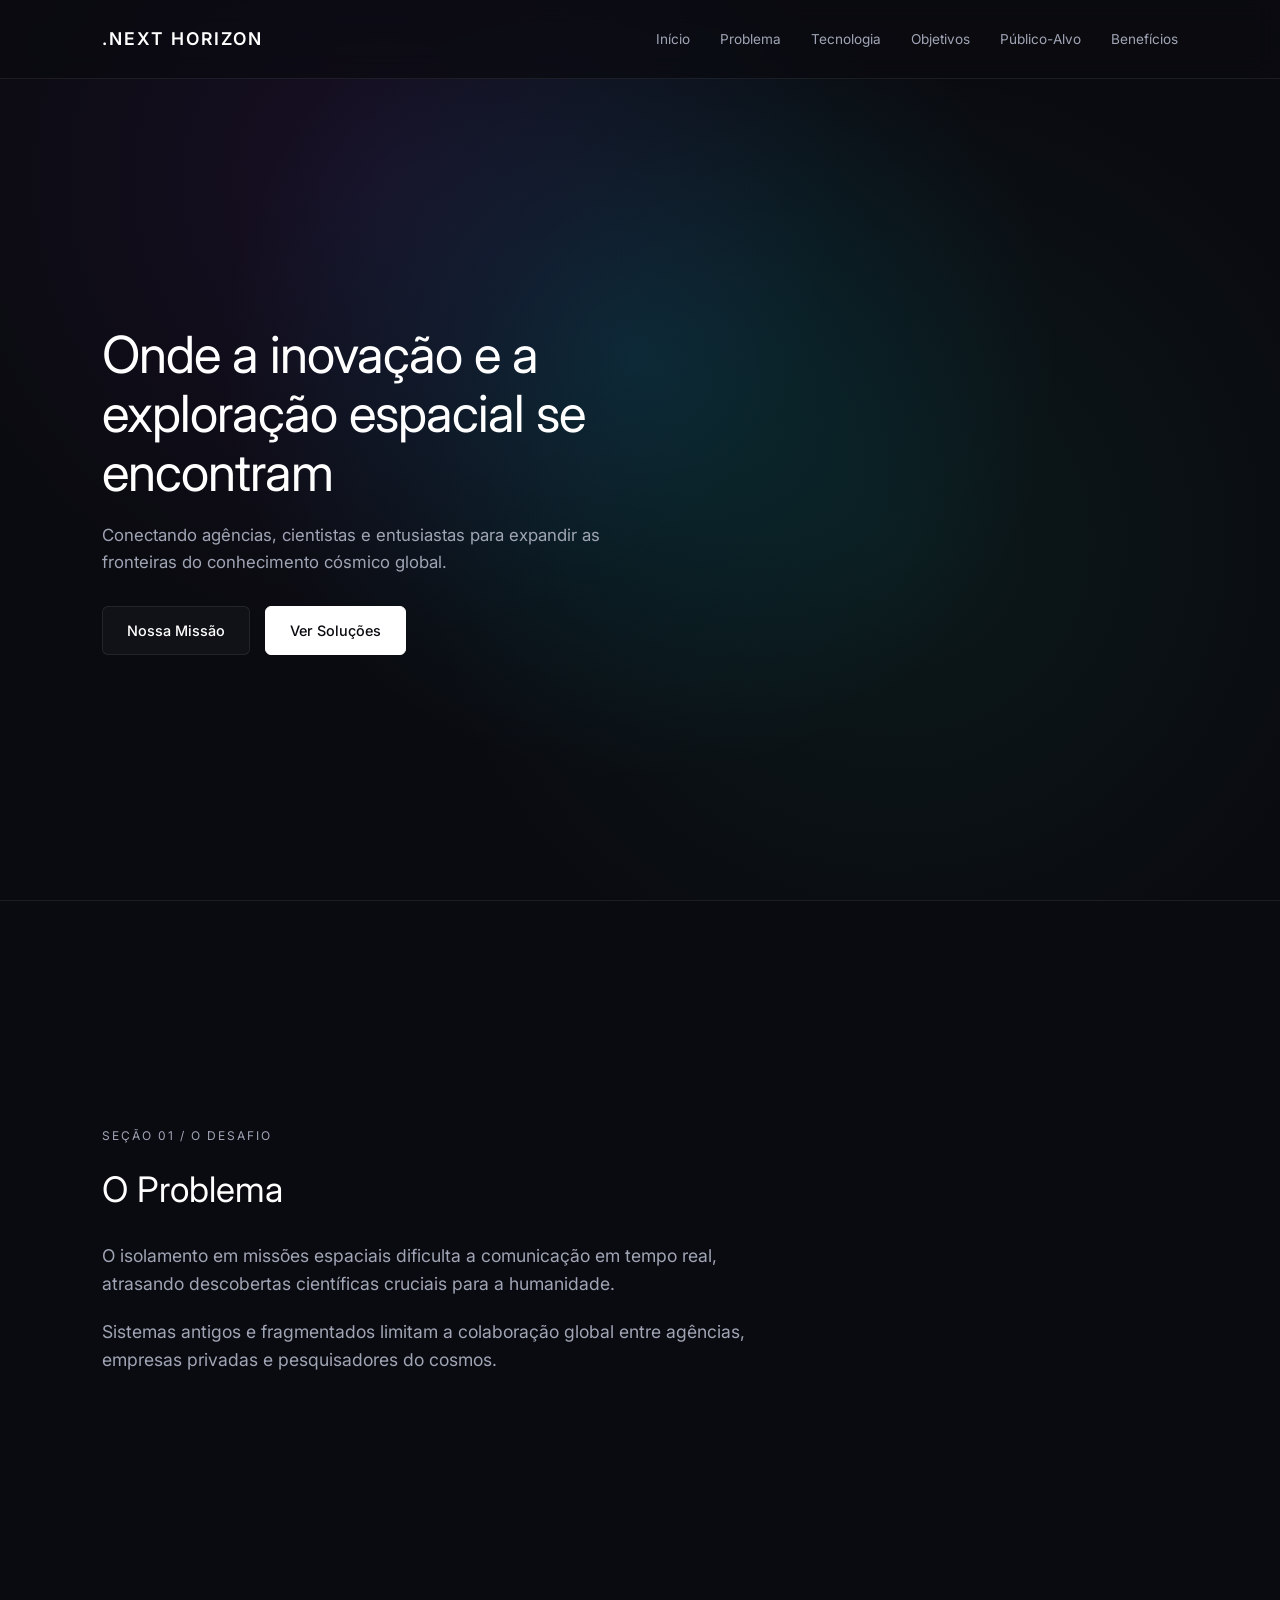
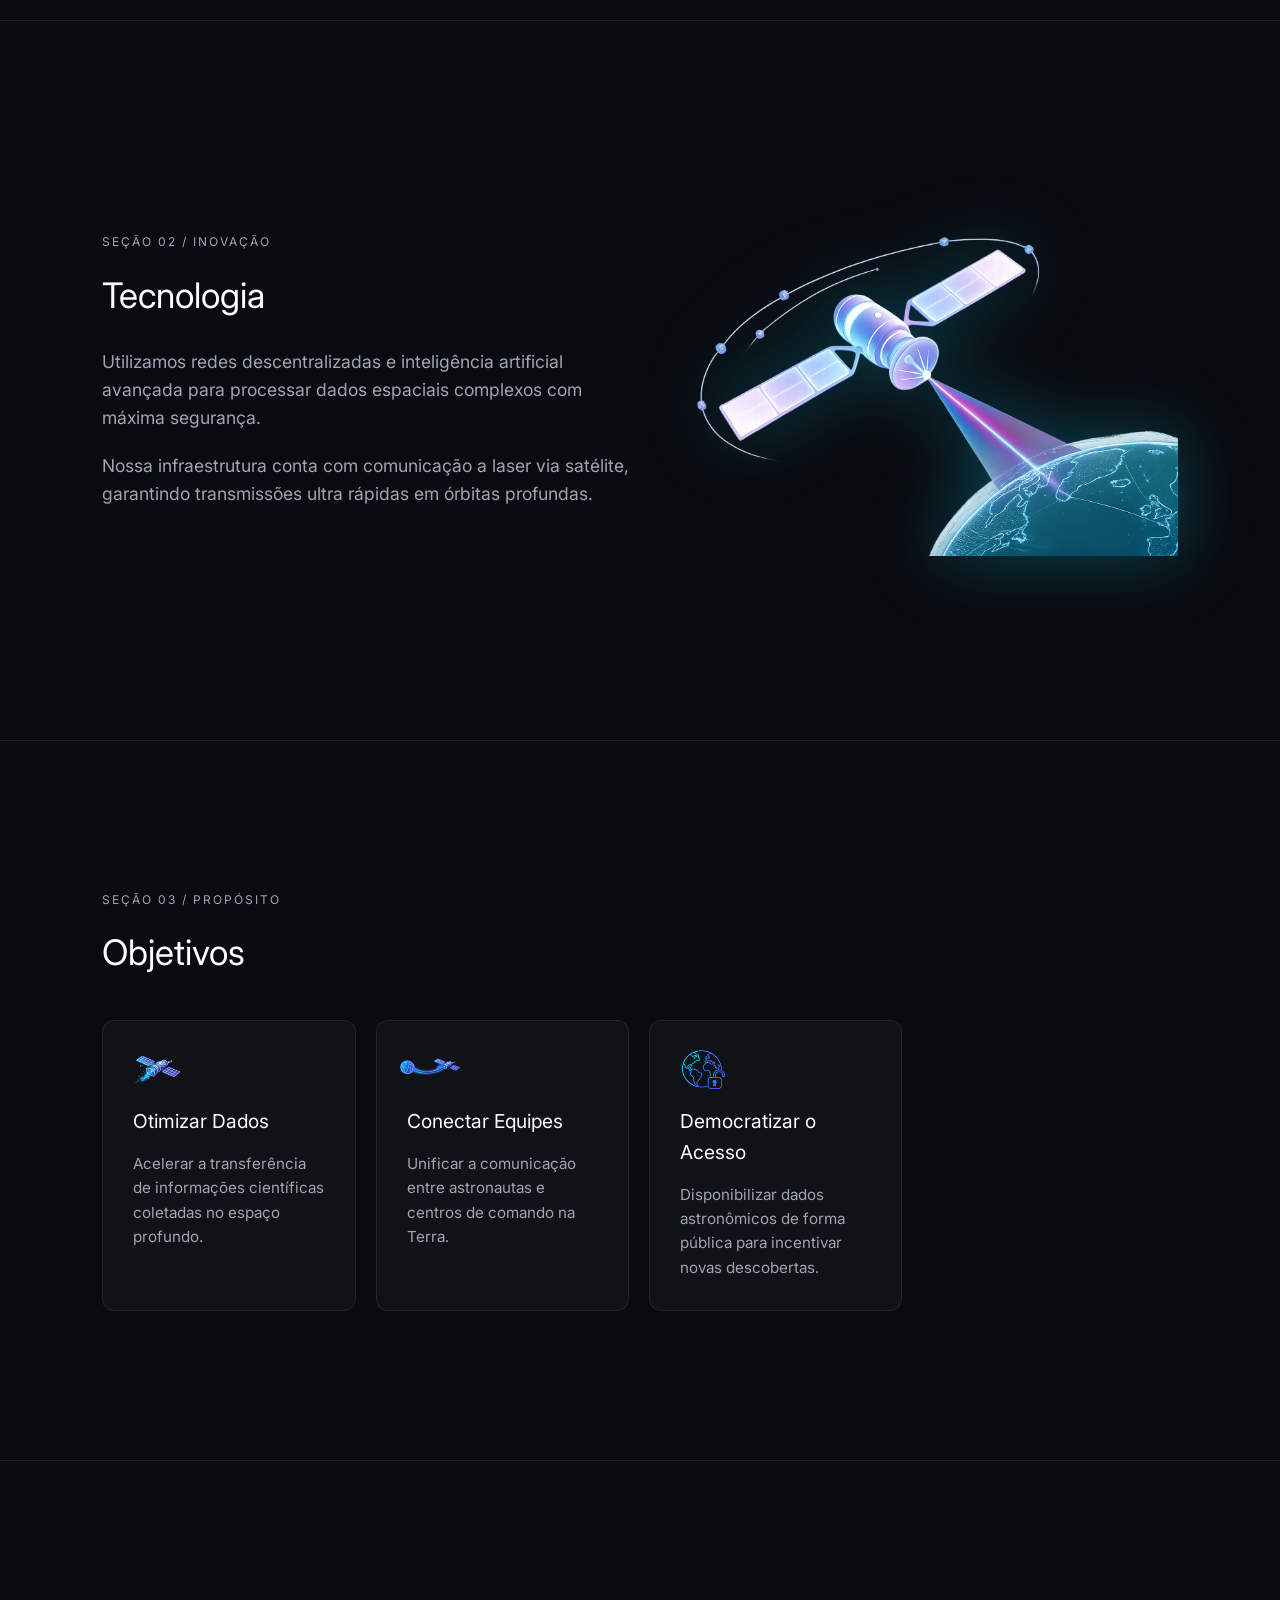
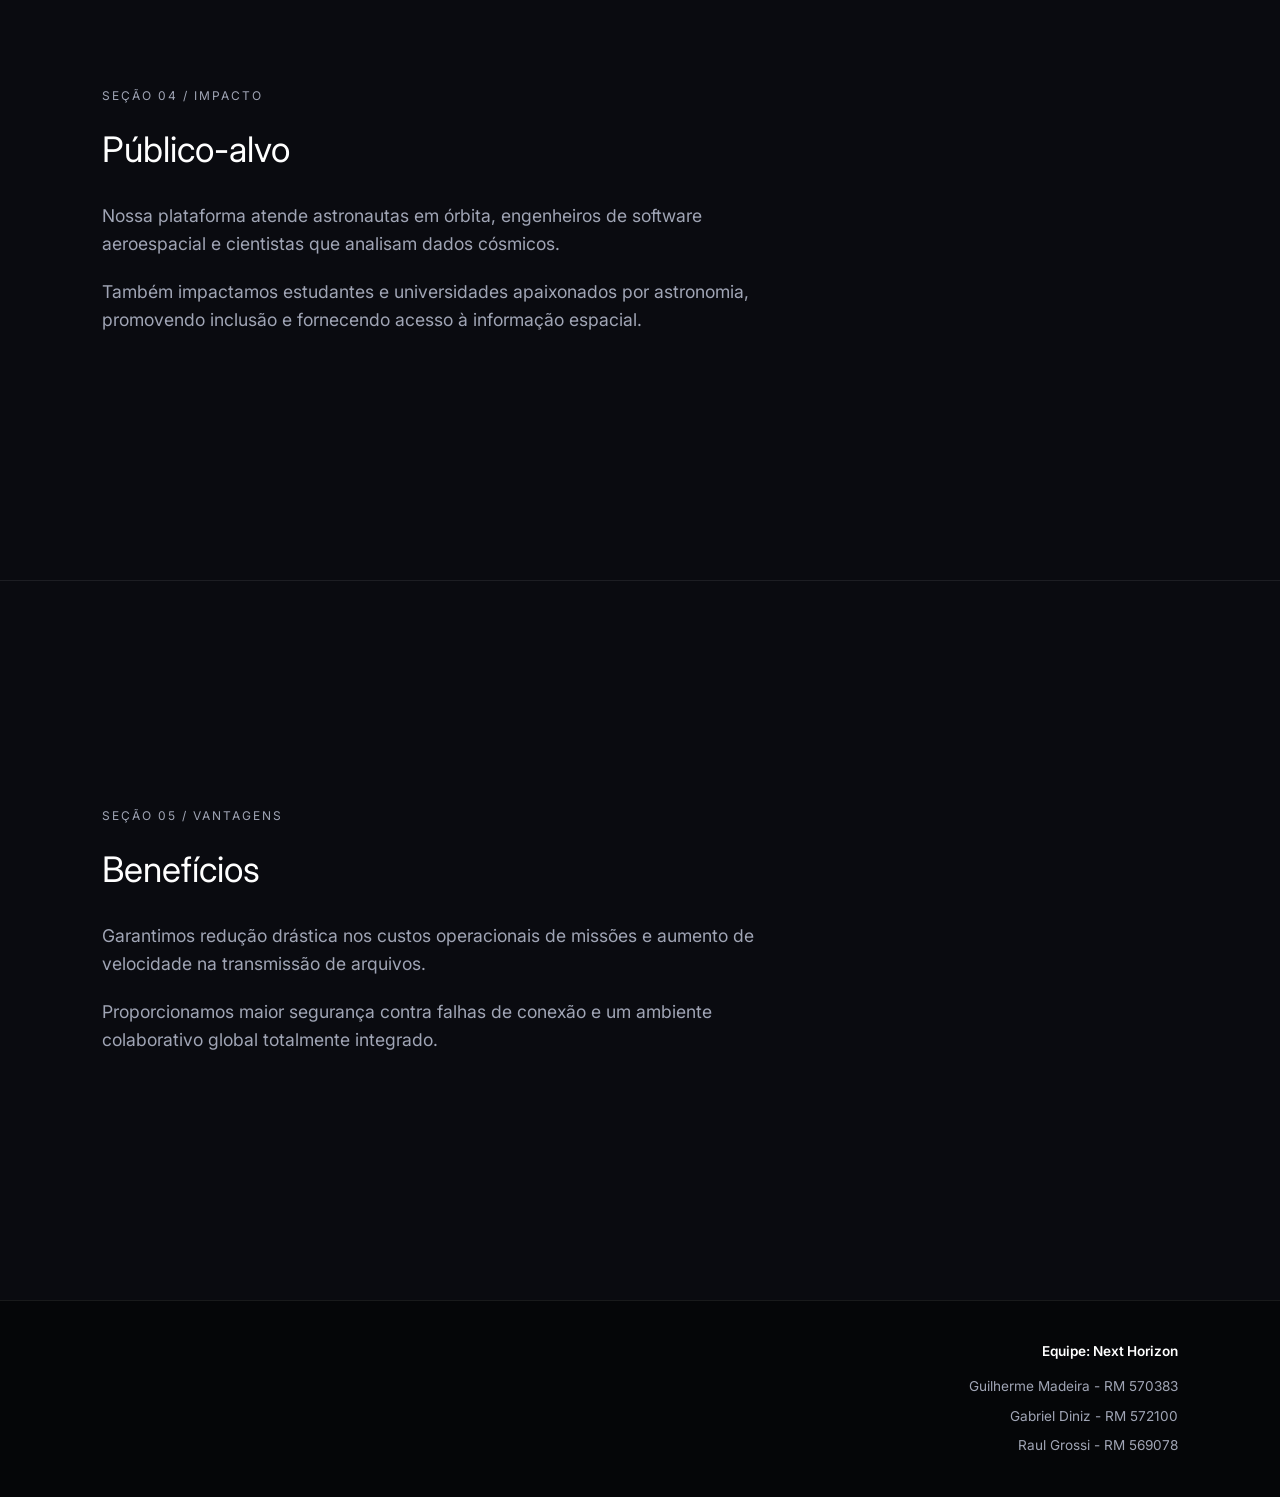
==== index.html @ c4acc9ab "Gs-FrontEnd" ====
<!DOCTYPE html>
<html lang="pt-BR">

<head>
    <meta charset="UTF-8">
    <meta name="viewport" content="width=device-width, initial-scale=1.0">
    <title>Next Horizon - Conectando o Amanhã</title>
    <link rel="preconnect" href="https://fonts.googleapis.com">
    <link rel="preconnect" href="https://fonts.gstatic.com" crossorigin>
    <link href="https://fonts.googleapis.com/css2?family=Inter:wght@300;400;600&display=swap" rel="stylesheet">
    <link rel="stylesheet" href="./css/styles.css">
</head>

<body>

    <header class="cabecalho-navegacao">
        <div class="logotipo">.NEXT HORIZON</div>
        <nav>
            <ul class="links-navegacao">
                <li><a href="#inicio">Início</a></li>
                <li><a href="#problema">Problema</a></li>
                <li><a href="#tecnologia">Tecnologia</a></li>
                <li><a href="#objetivos">Objetivos</a></li>
                <li><a href="#publico">Público-Alvo</a></li>
                <li><a href="#beneficios">Benefícios</a></li>
            </ul>
        </nav>
    </header>

    <main>
        <section id="inicio" class="secao-hero">
            <div class="conteudo-hero">
                <h1>Onde a inovação e a exploração espacial se encontram</h1>
                <p>Conectando agências, cientistas e entusiastas para expandir as fronteiras do conhecimento cósmico
                    global.</p>
                <div class="botoes-hero">
                    <a href="#problema" class="botao-secundario">Nossa Missão</a>
                    <a href="#objetivos" class="botao-principal">Ver Soluções</a>
                </div>
            </div>

        </section>

        <section id="problema" class="secao-conteudo">
            <div class="container-secao">
                <span class="etiqueta-secao">Seção 01 / O Desafio</span>
                <h2>O Problema</h2>
                <p>O isolamento em missões espaciais dificulta a comunicação em tempo real, atrasando descobertas
                    científicas cruciais para a humanidade.</p>
                <p>Sistemas antigos e fragmentados limitam a colaboração global entre agências, empresas privadas e
                    pesquisadores do cosmos.</p>
            </div>
        </section>

        <section id="tecnologia" class="secao-conteudo">
            <div class="container-tecnologia">

                <div class="texto-tecnologia">
                    <span class="etiqueta-secao">Seção 02 / Inovação</span>
                    <h2>Tecnologia</h2>

                    <p>
                        Utilizamos redes descentralizadas e inteligência artificial avançada
                        para processar dados espaciais complexos com máxima segurança.
                    </p>

                    <p>
                        Nossa infraestrutura conta com comunicação a laser via satélite,
                        garantindo transmissões ultra rápidas em órbitas profundas.
                    </p>
                </div>

                <div class="imagem-tecnologia">
                    <img src="./images/satelite-feixe.png" alt="Satélite realizando comunicação espacial por laser">
                </div>

            </div>
        </section>

        <section id="objetivos" class="secao-conteudo">
            <div class="container-secao">
                <span class="etiqueta-secao">Seção 03 / Propósito</span>
                <h2>Objetivos</h2>

                <div class="grade-cards">
                    <div class="cartao">
                        <div class="icone-cartao">
                            <img src="./images/icone-dados.png" alt="Otimizar Dados">
                        </div>

                        <h3>Otimizar Dados</h3>
                        <p>Acelerar a transferência de informações científicas coletadas no espaço profundo.</p>
                    </div>

                    <div class="cartao">
                        <div class="icone-cartao">
                            <img src="./images/icone-equipes.png" alt="Conectar Equipes">
                        </div>

                        <h3>Conectar Equipes</h3>
                        <p>Unificar a comunicação entre astronautas e centros de comando na Terra.</p>
                    </div>

                    <div class="cartao">
                        <div class="icone-cartao">
                            <img src="./images/icone-acesso.png"
                                alt="Planeta Terra com cadeado aberto representando acesso livre à informação">
                        </div>

                        <h3>Democratizar o Acesso</h3>

                        <p>
                            Disponibilizar dados astronômicos de forma pública para incentivar novas descobertas.
                        </p>
                    </div>
                </div>

            </div>
        </section>

        <section id="publico" class="secao-conteudo">
            <div class="container-secao">
                <span class="etiqueta-secao">Seção 04 / Impacto</span>
                <h2>Público-alvo</h2>
                <p>Nossa plataforma atende astronautas em órbita, engenheiros de software aeroespacial e cientistas que
                    analisam dados cósmicos.</p>
                <p>Também impactamos estudantes e universidades apaixonados por astronomia, promovendo inclusão e
                    fornecendo acesso à informação espacial.</p>
            </div>
        </section>

        <section id="beneficios" class="secao-conteudo">
            <div class="container-secao">
                <span class="etiqueta-secao">Seção 05 / Vantagens</span>
                <h2>Benefícios</h2>
                <p>Garantimos redução drástica nos custos operacionais de missões e aumento de velocidade na transmissão
                    de arquivos.</p>
                <p>Proporcionamos maior segurança contra falhas de conexão e um ambiente colaborativo global totalmente
                    integrado.</p>
            </div>
        </section>
    </main>

    <footer class="rodape">
        <div class="conteudo-rodape">
            <ul class="equipe-integrantes">
                <li style="font-weight: 600; color: #fff; margin-bottom: 5px;">Equipe: Next Horizon</li>
                <li>Guilherme Madeira - RM 570383</li>
                <li>Gabriel Diniz - RM 572100</li>
                <li>Raul Grossi - RM 569078</li>
            </ul>
        </div>
    </footer>

</body>

</html>
---- css/styles.css ----
/* ==========================================================================
   1. RESET CSS (Obrigatório) [cite: 31, 70]
   ========================================================================== */
* {
    margin: 0;
    padding: 0;
    box-sizing: border-box;
    scroll-behavior: smooth; /* Suaviza o deslize até as seções pelo menu */
}

/* ==========================================================================
   2. VARIÁVEIS CSS EM PORTUGUÊS (Obrigatório) [cite: 30, 56, 70]
   ========================================================================== */
:root {
    /* Paleta de cores padronizada [cite: 25, 53] */
    --cor-fundo-espacial: #0a0b10;
    --cor-texto-claro: #ffffff;
    --cor-texto-opaco: #a0a5b5;
    --cor-botao-fundo: #ffffff;
    --cor-botao-texto: #0a0b10;
    --cor-borda-brilho: rgba(255, 255, 255, 0.08);
    --cor-cartao-fundo: rgba(255, 255, 255, 0.03);
    
    /* Configuração de Fontes [cite: 24, 54] */
    --fonte-principal: 'Inter', sans-serif;
}

/* ==========================================================================
   3. ESTILIZAÇÃO GLOBAL
   ========================================================================== */
body {
    font-family: var(--fonte-principal);
    background-color: var(--cor-fundo-espacial);
    color: var(--cor-texto-claro);
    overflow-x: hidden;
    line-height: 1.6;
    
    /* Efeito Aurora Glow / Nebulosa de Fundo (Idêntico ao design escolhido) */
    background-image: 
        radial-gradient(circle at 50% 40%, rgba(0, 180, 216, 0.15) 0%, transparent 50%),
        radial-gradient(circle at 30% 20%, rgba(123, 44, 191, 0.12) 0%, transparent 40%),
        radial-gradient(circle at 70% 60%, rgba(20, 150, 120, 0.1) 0%, transparent 45%);
    background-attachment: fixed;
}

/* ==========================================================================
   4. CABEÇALHO E MENU DE NAVEGAÇÃO (Flexbox) [cite: 7, 32, 70]
   ========================================================================== */
.cabecalho-navegacao {
    position: fixed;
    top: 0;
    left: 0;
    width: 100%;
    display: flex; /* Flexbox obrigatório [cite: 32] */
    justify-content: space-between;
    align-items: center;
    padding: 25px 8%;
    background: rgba(10, 11, 16, 0.7);
    backdrop-filter: blur(12px); /* Vidro fosco sutil */
    z-index: 1000;
    border-bottom: 1px solid var(--cor-borda-brilho);
}

.logotipo {
    font-weight: 600;
    font-size: 1.1rem;
    letter-spacing: 2px;
}

.links-navegacao {
    display: flex;
    list-style: none;
    gap: 30px;
}

/* Links devidamente estilizados com efeitos de hover [cite: 27, 70] */
.links-navegacao a {
    color: var(--cor-texto-opaco);
    text-decoration: none;
    font-size: 0.85rem;
    font-weight: 400;
    transition: all 0.3s ease;
}

.links-navegacao a:hover {
    color: var(--cor-texto-claro);
    text-shadow: 0 0 8px rgba(255,255,255,0.5);
}

/* ==========================================================================
   5. SEÇÃO HERO (Layout minimalista e limpo) [cite: 26, 58]
   ========================================================================== */
.secao-hero {
    height: 100vh;
    display: flex; 
    align-items: center;
    padding: 80px 8% 0 8%;
    box-sizing: border-box;
    scroll-margin-top: 100px; /* Adicione esta linha aqui também */
}

.conteudo-hero {
    max-width: 650px;
    display: flex;
    flex-direction: column;
    gap: 20px; /* Cria um espaçamento padrão e controlado entre os elementos */
}

.conteudo-hero h1 {
    font-size: 3.2rem; /* Reduzido levemente para melhorar o encaixe */
    font-weight: 400;
    line-height: 1.15;
    letter-spacing: -1px;
    margin: 0;
}

.conteudo-hero p {
    color: var(--cor-texto-opaco);
    font-size: 1.05rem;
    max-width: 500px;
    margin: 0;
}

.botoes-hero {
    display: flex;
    gap: 15px;
    margin-top: 10px; /* Distância controlada do parágrafo */
}

/* Ajuste no tamanho e comportamento dos botões */
.botao-principal, .botao-secundario {
    padding: 12px 24px; /* Diminuído levemente para não ficar bruto */
    border-radius: 6px; /* Cantos levemente mais suaves */
    font-size: 0.9rem;
    text-decoration: none;
    font-weight: 500;
    display: inline-block;
    text-align: center;
    transition: all 0.25s ease;
}

.botao-principal {
    background-color: var(--cor-botao-fundo);
    color: var(--cor-botao-texto);
    border: 1px solid var(--cor-botao-fundo);
}

.botao-principal:hover {
    background-color: transparent;
    color: var(--cor-texto-claro);
    border-color: var(--cor-borda-brilho);
    transform: translateY(-1px);
}

.botao-secundario {
    background-color: rgba(255, 255, 255, 0.03);
    color: var(--cor-texto-claro);
    border: 1px solid var(--cor-borda-brilho);
}

.botao-secundario:hover {
    background-color: rgba(255, 255, 255, 0.08);
    border-color: rgba(255, 255, 255, 0.3);
    transform: translateY(-1px);
}

/* ==========================================================================
   6. SEÇÕES DE CONTEÚDO GERAIS (Layout pouco poluído) [cite: 26]
   ========================================================================== */
.secao-conteudo {
    min-height: 80vh; /* Dá uma altura boa para preencher a tela sem exagero */
    display: flex;
    align-items: center;
    padding: 60px 8%;
    border-top: 1px solid var(--cor-borda-brilho);
    
    /* A MÁGICA ESTÁ AQUI: Diz ao navegador para parar a rolagem 
       100px ANTES do topo da seção, compensando a altura do menu fixo */
    scroll-margin-top: 100px; 
}

.container-secao {
    width: 100%;
    max-width: 800px;
}

.etiqueta-secao {
    display: block;
    font-size: 0.75rem;
    text-transform: uppercase;
    letter-spacing: 2px;
    color: var(--cor-texto-opaco);
    margin-bottom: 15px;
}

.secao-conteudo h2 {
    font-size: 2.2rem;
    font-weight: 400;
    margin-bottom: 25px;
}

.secao-conteudo p {
    color: var(--cor-texto-opaco);
    font-size: 1.1rem;
    margin-bottom: 20px;
    max-width: 680px;
}

/* Elementos visuais (ícones/imagens) */
.container-tecnologia {
    display: flex;
    align-items: center;
    justify-content: space-between;
    gap: 20px;
    width: 100%;
    max-width: 1400px;
    margin: 0 auto;
}

.texto-tecnologia {
    flex: 1;
    max-width: 700px;
}

.imagem-tecnologia {
    flex: 1;
    display: flex;
    justify-content: center;
}

.imagem-tecnologia img {
    width: 100%;
    max-width: 600px;
    height: auto;
    transition: transform 0.4s ease;
    filter: drop-shadow(0 0 35px rgba(0, 180, 216, 0.35));
}

.imagem-tecnologia img:hover {
    transform: scale(1.05);
}

/* ==========================================================================
   7. ESTRUTURA DE CARDS EM FLEXBOX (Seção 3) [cite: 32, 57, 70]
   ========================================================================== */
.grade-cards {
    display: flex; /* Flexbox exigido [cite: 32, 70] */
    gap: 20px;
    margin-top: 40px;
    flex-wrap: wrap; /* Melhora a quebra em telas menores */
}

.cartao {
    flex: 1;
    min-width: 230px;
    min-height: 280px;
    background: var(--cor-cartao-fundo);
    border: 1px solid var(--cor-borda-brilho);
    padding: 15px 30px 30px 30px;
    border-radius: 12px;
    backdrop-filter: blur(5px); /* Efeito Glassmorphism de transparência */
    transition: transform 0.3s ease, border-color 0.3s ease;
}

.cartao:hover {
    transform: translateY(-5px);
    border-color: rgba(255, 255, 255, 0.2);
}

.cartao h3 {
    font-size: 1.2rem;
    font-weight: 400;
    margin-bottom: 15px;
}

.cartao p {
    font-size: 0.95rem;
    color: var(--cor-texto-opaco);
    margin-bottom: 0;
}

.icone-cartao {
    width: fit-content;
    margin-bottom: 5px;
    margin-left: -10px;
}

.icone-cartao img {
    width: 65px;
    display: block;
}

.cartao:hover .icone-cartao {
    transform: scale(1.1);
}

/* ==========================================================================
   8. RODAPÉ PADRONIZADO [cite: 6, 8, 28]
   ========================================================================== */
.rodape {
    background-color: #050608;
    padding: 40px 8%;
    border-top: 1px solid var(--cor-borda-brilho);
}

.conteudo-rodape {
    display: flex;
    justify-content: flex-end; /* Empurra a lista de integrantes de forma limpa para a direita */
    width: 100%;
}

.equipe-integrantes {
    display: flex;
    flex-direction: column;
    gap: 8px;
    list-style: none;
}

.equipe-integrantes li {
    font-size: 0.85rem;
    color: var(--cor-texto-opaco);
    text-align: right;
}

@media (max-width: 768px) {
    .conteudo-rodape { justify-content: center; } /* Centraliza no celular */
    .equipe-integrantes li { text-align: center; }
}
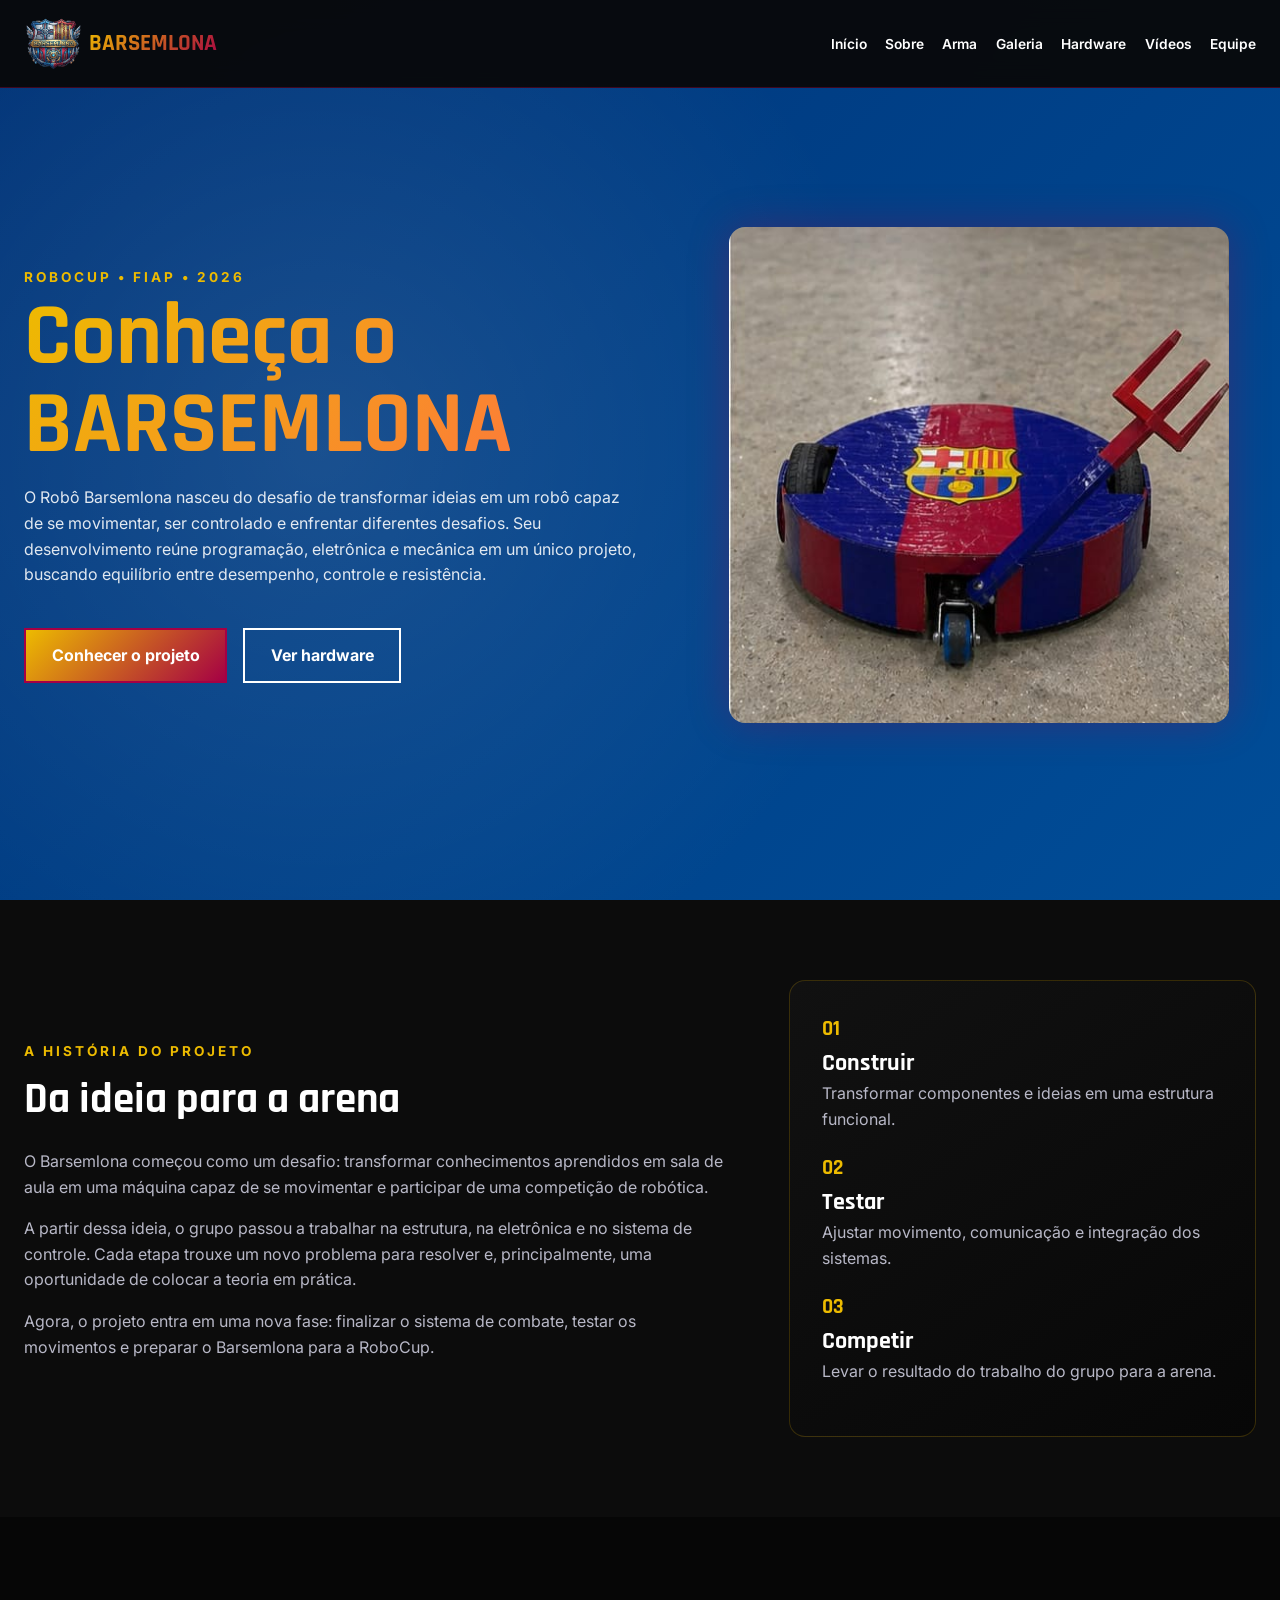
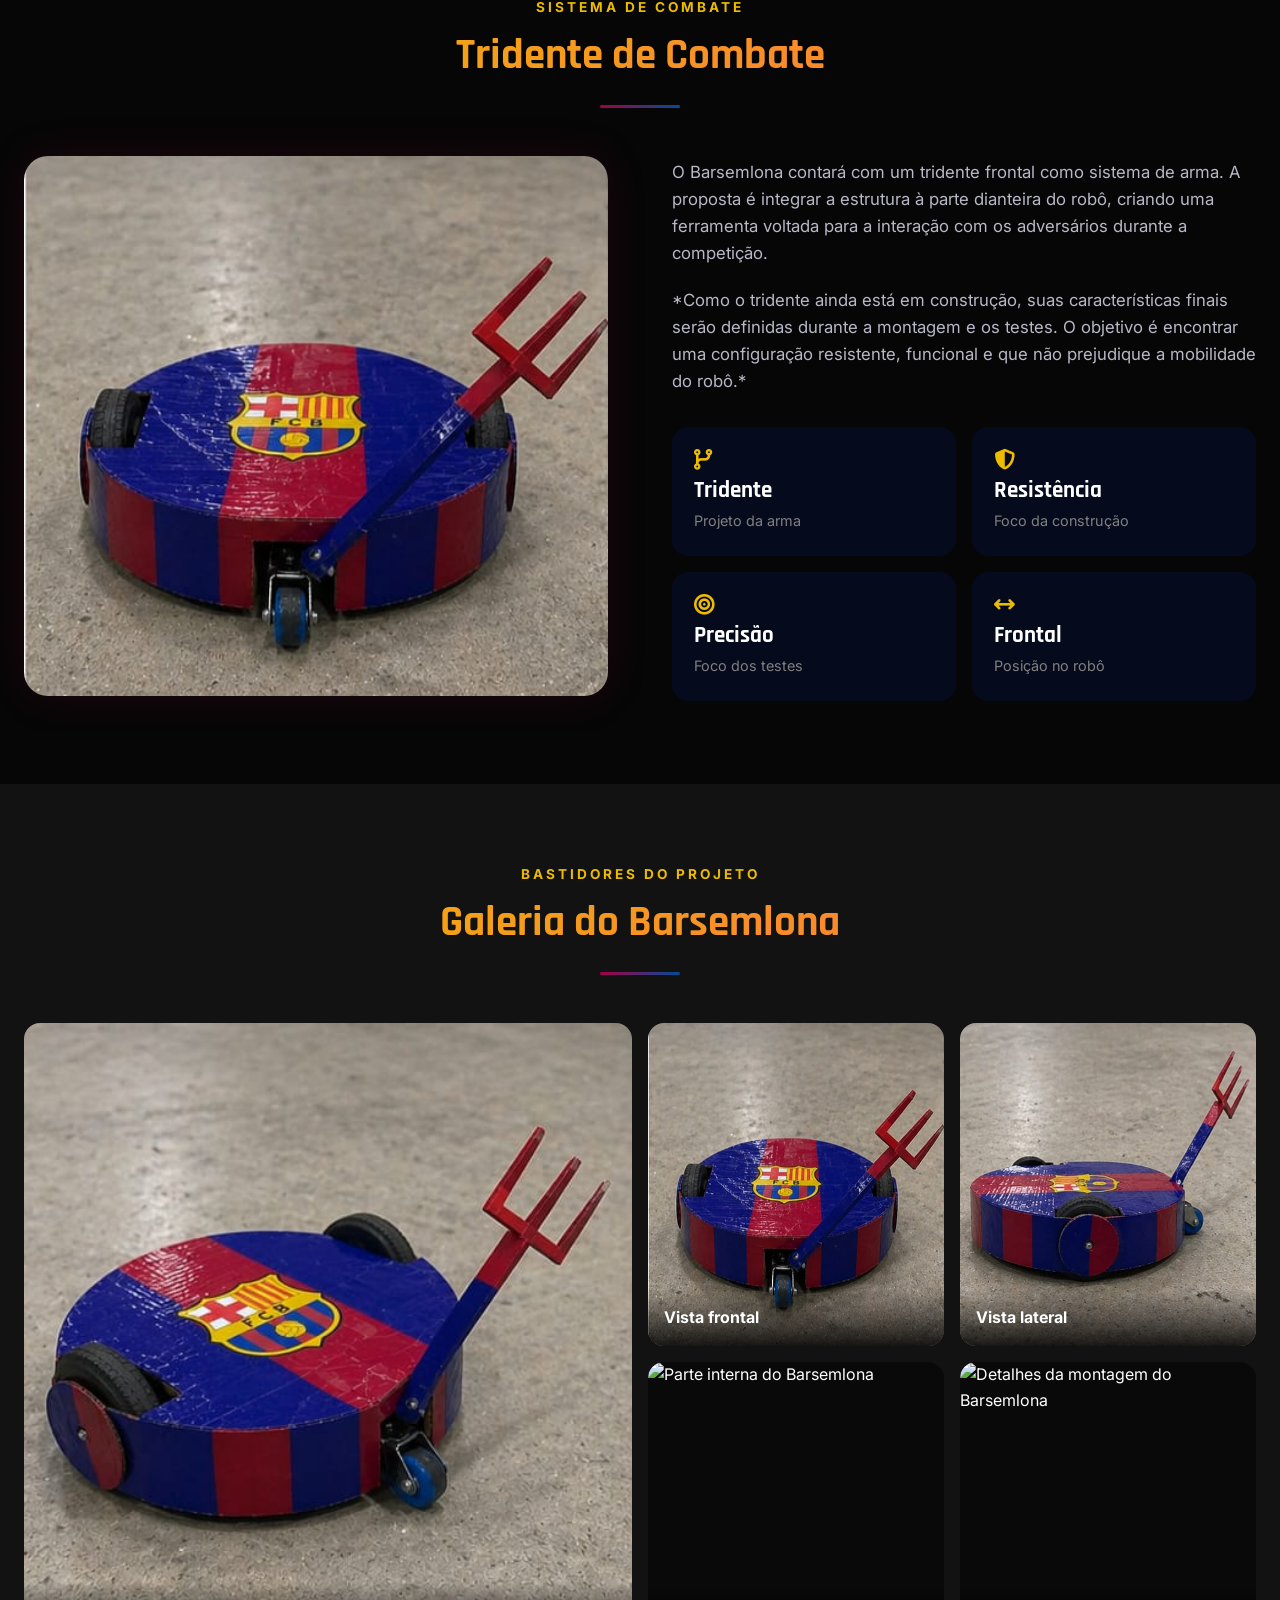
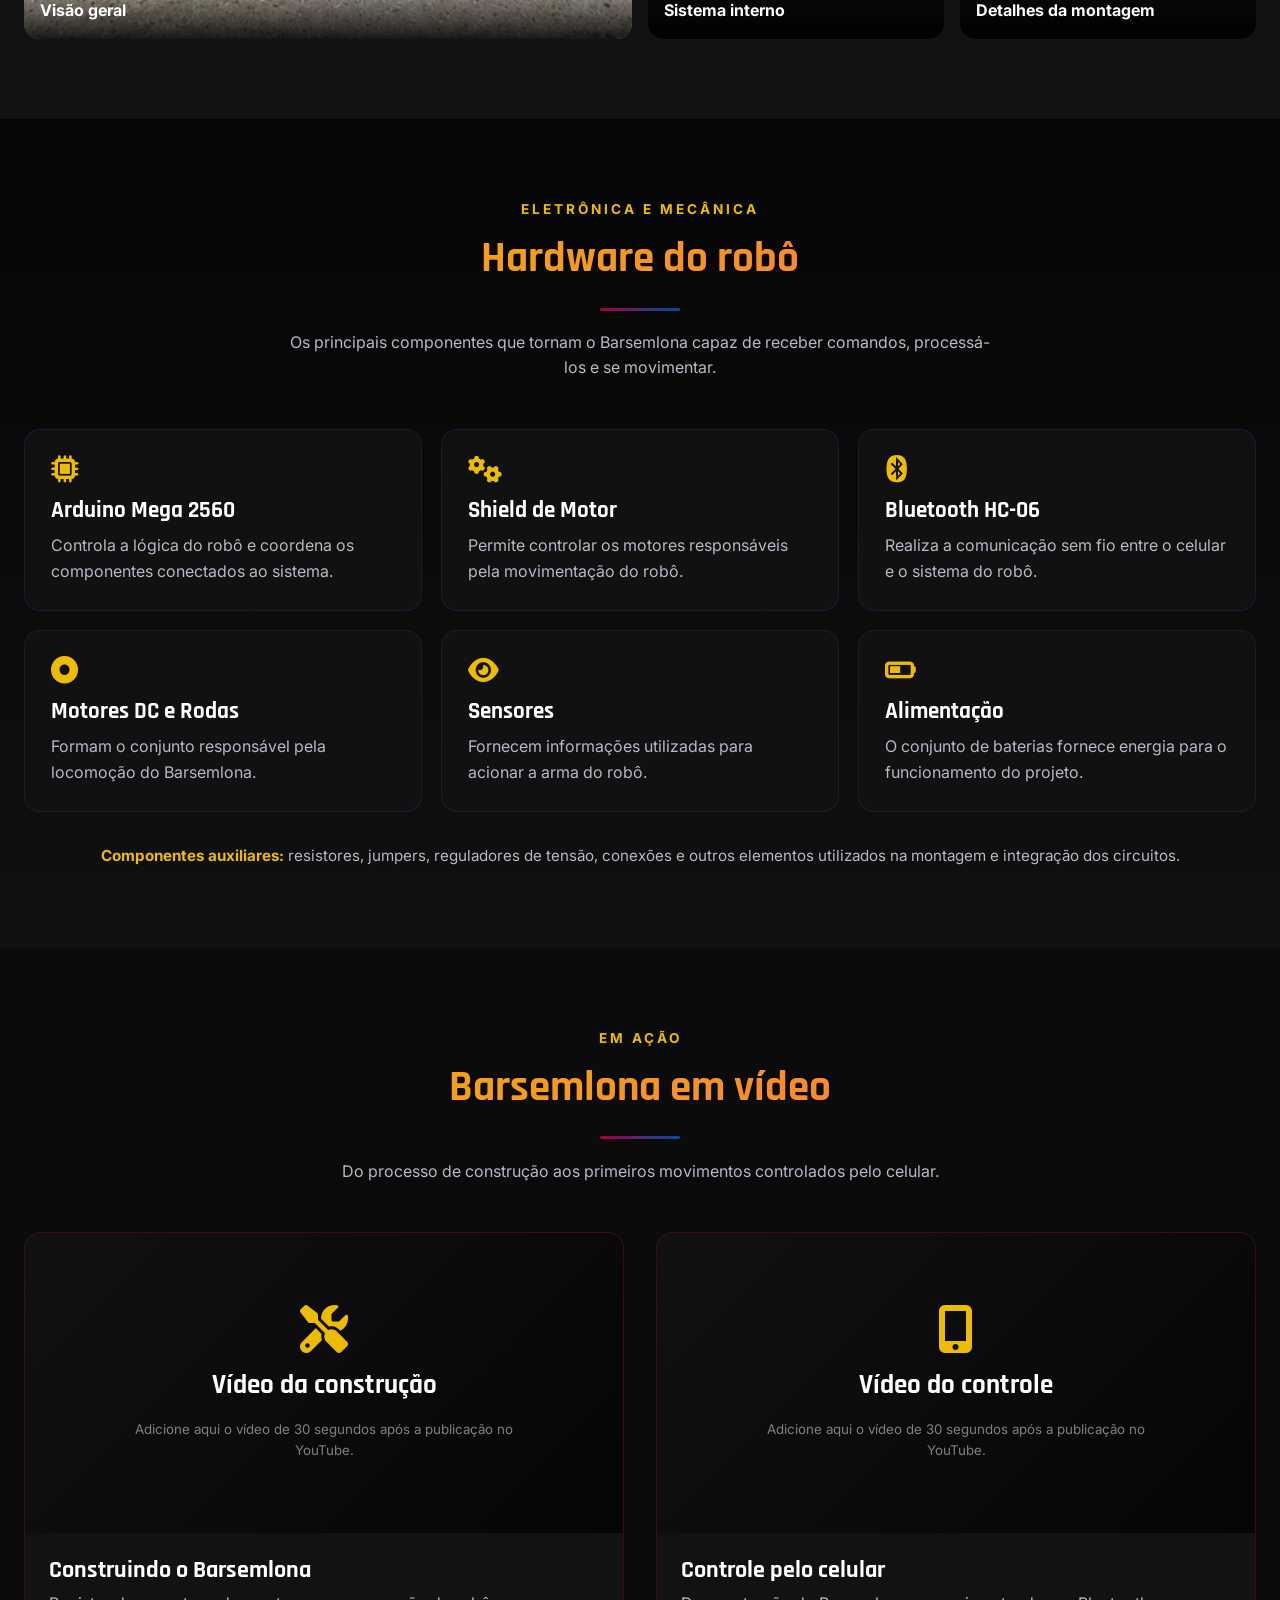
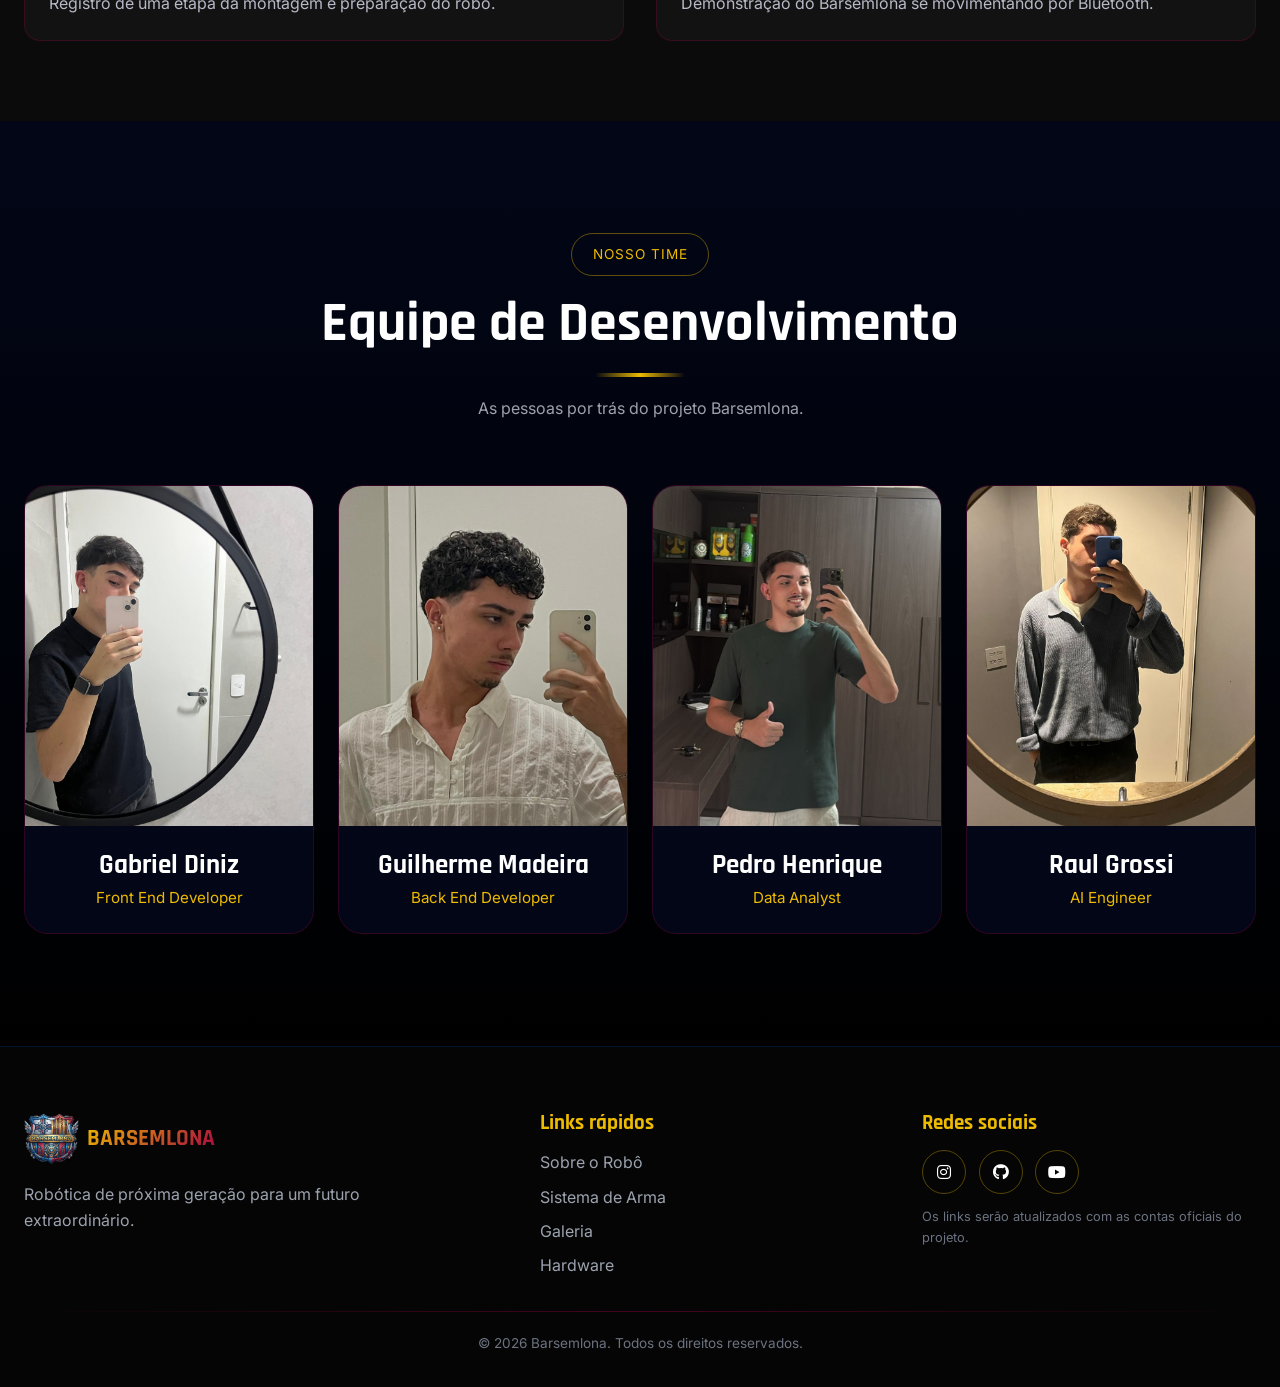
==== commit 0250a407: "Add files via upload" ====
--- a/index.html
+++ b/index.html
@@ -2,156 +2,348 @@
 <html lang="pt-BR">
 
 <head>
-    <meta charset="UTF-8">
-    <meta name="viewport" content="width=device-width, initial-scale=1.0">
-    <title>Next Horizon - Conectando o Amanhã</title>
-    <link rel="preconnect" href="https://fonts.googleapis.com">
-    <link rel="preconnect" href="https://fonts.gstatic.com" crossorigin>
-    <link href="https://fonts.googleapis.com/css2?family=Inter:wght@300;400;600&display=swap" rel="stylesheet">
-    <link rel="stylesheet" href="./css/styles.css">
+  <meta charset="UTF-8">
+  <meta name="viewport" content="width=device-width, initial-scale=1.0">
+  <title>BARSEMLONA | RoboCup</title>
+
+  <link rel="preconnect" href="https://fonts.googleapis.com">
+  <link rel="preconnect" href="https://fonts.gstatic.com" crossorigin>
+  <link
+    href="https://fonts.googleapis.com/css2?family=Inter:opsz,wght@14..32,300;14..32,400;14..32,500;14..32,600;14..32,700;14..32,800&family=Rajdhani:wght@400;500;600;700&display=swap"
+    rel="stylesheet">
+  <link rel="stylesheet" href="https://cdnjs.cloudflare.com/ajax/libs/font-awesome/6.5.1/css/all.min.css">
+  <link rel="stylesheet" href="css/styles.css">
 </head>
 
 <body>
-
-    <header class="cabecalho-navegacao">
-        <div class="logotipo">.NEXT HORIZON</div>
-        <nav>
-            <ul class="links-navegacao">
-                <li><a href="#inicio">Início</a></li>
-                <li><a href="#problema">Problema</a></li>
-                <li><a href="#tecnologia">Tecnologia</a></li>
-                <li><a href="#objetivos">Objetivos</a></li>
-                <li><a href="#publico">Público-Alvo</a></li>
-                <li><a href="#beneficios">Benefícios</a></li>
-            </ul>
-        </nav>
-    </header>
-
-    <main>
-        <section id="inicio" class="secao-hero">
-            <div class="conteudo-hero">
-                <h1>Onde a inovação e a exploração espacial se encontram</h1>
-                <p>Conectando agências, cientistas e entusiastas para expandir as fronteiras do conhecimento cósmico
-                    global.</p>
-                <div class="botoes-hero">
-                    <a href="#problema" class="botao-secundario">Nossa Missão</a>
-                    <a href="#objetivos" class="botao-principal">Ver Soluções</a>
-                </div>
-            </div>
-
-        </section>
-
-        <section id="problema" class="secao-conteudo">
-            <div class="container-secao">
-                <span class="etiqueta-secao">Seção 01 / O Desafio</span>
-                <h2>O Problema</h2>
-                <p>O isolamento em missões espaciais dificulta a comunicação em tempo real, atrasando descobertas
-                    científicas cruciais para a humanidade.</p>
-                <p>Sistemas antigos e fragmentados limitam a colaboração global entre agências, empresas privadas e
-                    pesquisadores do cosmos.</p>
-            </div>
-        </section>
-
-        <section id="tecnologia" class="secao-conteudo">
-            <div class="container-tecnologia">
-
-                <div class="texto-tecnologia">
-                    <span class="etiqueta-secao">Seção 02 / Inovação</span>
-                    <h2>Tecnologia</h2>
-
-                    <p>
-                        Utilizamos redes descentralizadas e inteligência artificial avançada
-                        para processar dados espaciais complexos com máxima segurança.
-                    </p>
-
-                    <p>
-                        Nossa infraestrutura conta com comunicação a laser via satélite,
-                        garantindo transmissões ultra rápidas em órbitas profundas.
-                    </p>
-                </div>
-
-                <div class="imagem-tecnologia">
-                    <img src="./images/satelite-feixe.png" alt="Satélite realizando comunicação espacial por laser">
-                </div>
-
-            </div>
-        </section>
-
-        <section id="objetivos" class="secao-conteudo">
-            <div class="container-secao">
-                <span class="etiqueta-secao">Seção 03 / Propósito</span>
-                <h2>Objetivos</h2>
-
-                <div class="grade-cards">
-                    <div class="cartao">
-                        <div class="icone-cartao">
-                            <img src="./images/icone-dados.png" alt="Otimizar Dados">
-                        </div>
-
-                        <h3>Otimizar Dados</h3>
-                        <p>Acelerar a transferência de informações científicas coletadas no espaço profundo.</p>
-                    </div>
-
-                    <div class="cartao">
-                        <div class="icone-cartao">
-                            <img src="./images/icone-equipes.png" alt="Conectar Equipes">
-                        </div>
-
-                        <h3>Conectar Equipes</h3>
-                        <p>Unificar a comunicação entre astronautas e centros de comando na Terra.</p>
-                    </div>
-
-                    <div class="cartao">
-                        <div class="icone-cartao">
-                            <img src="./images/icone-acesso.png"
-                                alt="Planeta Terra com cadeado aberto representando acesso livre à informação">
-                        </div>
-
-                        <h3>Democratizar o Acesso</h3>
-
-                        <p>
-                            Disponibilizar dados astronômicos de forma pública para incentivar novas descobertas.
-                        </p>
-                    </div>
-                </div>
-
-            </div>
-        </section>
-
-        <section id="publico" class="secao-conteudo">
-            <div class="container-secao">
-                <span class="etiqueta-secao">Seção 04 / Impacto</span>
-                <h2>Público-alvo</h2>
-                <p>Nossa plataforma atende astronautas em órbita, engenheiros de software aeroespacial e cientistas que
-                    analisam dados cósmicos.</p>
-                <p>Também impactamos estudantes e universidades apaixonados por astronomia, promovendo inclusão e
-                    fornecendo acesso à informação espacial.</p>
-            </div>
-        </section>
-
-        <section id="beneficios" class="secao-conteudo">
-            <div class="container-secao">
-                <span class="etiqueta-secao">Seção 05 / Vantagens</span>
-                <h2>Benefícios</h2>
-                <p>Garantimos redução drástica nos custos operacionais de missões e aumento de velocidade na transmissão
-                    de arquivos.</p>
-                <p>Proporcionamos maior segurança contra falhas de conexão e um ambiente colaborativo global totalmente
-                    integrado.</p>
-            </div>
-        </section>
-    </main>
-
-    <footer class="rodape">
-        <div class="conteudo-rodape">
-            <ul class="equipe-integrantes">
-                <li style="font-weight: 600; color: #fff; margin-bottom: 5px;">Equipe: Next Horizon</li>
-                <li>Guilherme Madeira - RM 570383</li>
-                <li>Gabriel Diniz - RM 572100</li>
-                <li>Raul Grossi - RM 569078</li>
-            </ul>
-        </div>
-    </footer>
-
+  <header class="cabecalho">
+    <div class="container cabecalho-container">
+      <a class="logo" href="#inicio" aria-label="Ir para o início">
+        <span class="logo-icone"><img src="images/logobarsemlona.png" alt="Logo da equipe Barsemlona">
+
+          <span class="logo-texto">BARSEMLONA</span>
+      </a>
+
+      <button class="menu-mobile-btn" type="button" aria-label="Abrir menu" aria-expanded="false"
+        aria-controls="menu-principal">
+        <i class="fa-solid fa-bars" aria-hidden="true"></i>
+      </button>
+
+      <nav class="menu-nav" id="menu-principal" aria-label="Navegação principal">
+        <ul class="menu-lista">
+          <li><a href="#inicio">Início</a></li>
+          <li><a href="#sobre">Sobre</a></li>
+          <li><a href="#arma">Arma</a></li>
+          <li><a href="#galeria">Galeria</a></li>
+          <li><a href="#especificacoes">Hardware</a></li>
+          <li><a href="#videos">Vídeos</a></li>
+          <li><a href="#equipe">Equipe</a></li>
+        </ul>
+      </nav>
+    </div>
+  </header>
+
+  <main>
+    <section id="inicio" class="hero">
+      <div class="container hero-container">
+        <div class="hero-conteudo">
+          <p class="hero-insignia">ROBOCUP • FIAP • 2026</p>
+          <h1 class="hero-titulo">Conheça o BARSEMLONA</h1>
+          <p class="hero-descricao">
+            O Robô Barsemlona nasceu do desafio de transformar ideias em um robô capaz de se movimentar, ser controlado
+            e enfrentar diferentes desafios. Seu desenvolvimento reúne programação, eletrônica e mecânica em um único
+            projeto, buscando equilíbrio entre desempenho, controle e resistência.
+
+          </p>
+          <div class="hero-botoes">
+            <a href="#sobre" class="btn btn-primario">Conhecer o projeto</a>
+            <a href="#especificacoes" class="btn btn-secundario">Ver hardware</a>
+          </div>
+        </div>
+
+        <div class="hero-imagem">
+          <img src="images/Robo1.jpeg" alt="Barsemlona, robô de combate em desenvolvimento">
+        </div>
+      </div>
+    </section>
+
+    <section id="sobre" class="sobre">
+      <div class="container sobre-grade">
+        <div class="sobre-conteudo">
+          <p class="secao-etiqueta">A HISTÓRIA DO PROJETO</p>
+          <h2 class="secao-titulo">Da ideia para a arena</h2>
+          <p>
+            O Barsemlona começou como um desafio: transformar conhecimentos aprendidos em sala de aula
+            em uma máquina capaz de se movimentar e participar de uma competição de robótica.
+          </p>
+          <p>
+            A partir dessa ideia, o grupo passou a trabalhar na estrutura, na eletrônica e no sistema de
+            controle. Cada etapa trouxe um novo problema para resolver e, principalmente, uma oportunidade
+            de colocar a teoria em prática.
+          </p>
+          <p>
+            Agora, o projeto entra em uma nova fase: finalizar o sistema de combate, testar os movimentos
+            e preparar o Barsemlona para a RoboCup.
+          </p>
+        </div>
+        <div class="sobre-destaque">
+          <span class="destaque-numero">01</span>
+          <h3>Construir</h3>
+          <p>Transformar componentes e ideias em uma estrutura funcional.</p>
+          <span class="destaque-numero">02</span>
+          <h3>Testar</h3>
+          <p>Ajustar movimento, comunicação e integração dos sistemas.</p>
+          <span class="destaque-numero">03</span>
+          <h3>Competir</h3>
+          <p>Levar o resultado do trabalho do grupo para a arena.</p>
+        </div>
+      </div>
+    </section>
+
+    <section id="arma" class="arma">
+      <div class="container">
+        <div class="secao-cabecalho">
+          <p class="secao-etiqueta">SISTEMA DE COMBATE</p>
+          <h2 class="secao-titulo">Tridente de Combate</h2>
+          <div class="secao-divisor"></div>
+        </div>
+
+        <div class="arma-grade">
+          <div class="arma-imagem">
+            <img src="images/Robo1.jpeg" alt="Parte frontal do Barsemlona onde será integrado o sistema de arma">
+          </div>
+
+          <div class="arma-conteudo">
+            <p class="arma-texto">
+              O Barsemlona contará com um tridente frontal como sistema de arma. A proposta é integrar a
+              estrutura à parte dianteira do robô, criando uma ferramenta voltada para a interação com os
+              adversários durante a competição.
+            </p>
+            <p class="arma-texto">
+              *Como o tridente ainda está em construção, suas características finais serão definidas durante
+              a montagem e os testes. O objetivo é encontrar uma configuração resistente, funcional e que
+              não prejudique a mobilidade do robô.*
+            </p>
+
+            <div class="arma-caracteristicas">
+              <article class="arma-card">
+                <i class="fa-solid fa-code-branch" aria-hidden="true"></i>
+                <h3>Tridente</h3>
+                <span>Projeto da arma</span>
+              </article>
+              <article class="arma-card">
+                <i class="fa-solid fa-shield-halved" aria-hidden="true"></i>
+                <h3>Resistência</h3>
+                <span>Foco da construção</span>
+              </article>
+              <article class="arma-card">
+                <i class="fa-solid fa-bullseye" aria-hidden="true"></i>
+                <h3>Precisão</h3>
+                <span>Foco dos testes</span>
+              </article>
+              <article class="arma-card">
+                <i class="fa-solid fa-arrows-left-right" aria-hidden="true"></i>
+                <h3>Frontal</h3>
+                <span>Posição no robô</span>
+              </article>
+            </div>
+          </div>
+        </div>
+      </div>
+    </section>
+
+    <section id="galeria" class="galeria">
+      <div class="container">
+        <div class="secao-cabecalho">
+          <p class="secao-etiqueta">BASTIDORES DO PROJETO</p>
+          <h2 class="secao-titulo">Galeria do Barsemlona</h2>
+          <div class="secao-divisor"></div>
+        </div>
+
+        <div class="galeria-grade">
+          <figure class="galeria-item"><img src="images/Robo7.jpeg" alt="Barsemlona em desenvolvimento">
+            <figcaption>Visão geral</figcaption>
+          </figure>
+          <figure class="galeria-item"><img src="images/Robo1.jpeg" alt="Vista frontal do Barsemlona">
+            <figcaption>Vista frontal</figcaption>
+          </figure>
+          <figure class="galeria-item"><img src="images/Robo4.jpeg" alt="Vista lateral do Barsemlona">
+            <figcaption>Vista lateral</figcaption>
+          </figure>
+          <figure class="galeria-item"><img src="" alt="Parte interna do Barsemlona">
+            <figcaption>Sistema interno</figcaption>
+          </figure>
+          <figure class="galeria-item"><img src="" alt="Detalhes da montagem do Barsemlona">
+            <figcaption>Detalhes da montagem</figcaption>
+          </figure>
+        </div>
+      </div>
+    </section>
+
+    <section id="especificacoes" class="hardware">
+      <div class="container">
+        <div class="secao-cabecalho">
+          <p class="secao-etiqueta">ELETRÔNICA E MECÂNICA</p>
+          <h2 class="secao-titulo">Hardware do robô</h2>
+          <div class="secao-divisor"></div>
+          <p class="secao-introducao">Os principais componentes que tornam o Barsemlona capaz de receber comandos,
+            processá-los e se movimentar.</p>
+        </div>
+
+        <div class="hardware-grade">
+          <article class="hardware-card"><i class="fa-solid fa-microchip" aria-hidden="true"></i>
+            <h3>Arduino Mega 2560</h3>
+            <p>Controla a lógica do robô e coordena os componentes conectados ao sistema.</p>
+          </article>
+          <article class="hardware-card"><i class="fa-solid fa-gears" aria-hidden="true"></i>
+            <h3>Shield de Motor</h3>
+            <p>Permite controlar os motores responsáveis pela movimentação do robô.</p>
+          </article>
+          <article class="hardware-card"><i class="fa-brands fa-bluetooth" aria-hidden="true"></i>
+            <h3>Bluetooth HC-06</h3>
+            <p>Realiza a comunicação sem fio entre o celular e o sistema do robô.</p>
+          </article>
+          <article class="hardware-card"><i class="fa-solid fa-circle-dot" aria-hidden="true"></i>
+            <h3>Motores DC e Rodas</h3>
+            <p>Formam o conjunto responsável pela locomoção do Barsemlona.</p>
+          </article>
+          <article class="hardware-card"><i class="fa-solid fa-eye" aria-hidden="true"></i>
+            <h3>Sensores</h3>
+            <p>Fornecem informações utilizadas para acionar a arma do robô.</p>
+          </article>
+          <article class="hardware-card"><i class="fa-solid fa-battery-half" aria-hidden="true"></i>
+            <h3>Alimentação</h3>
+            <p>O conjunto de baterias fornece energia para o funcionamento do projeto.</p>
+          </article>
+        </div>
+
+        <p class="hardware-auxiliar"><strong>Componentes auxiliares:</strong> resistores, jumpers, reguladores de
+          tensão, conexões e outros elementos utilizados na montagem e integração dos circuitos.</p>
+      </div>
+    </section>
+
+    <section id="videos" class="videos">
+      <div class="container">
+        <div class="secao-cabecalho">
+          <p class="secao-etiqueta">EM AÇÃO</p>
+          <h2 class="secao-titulo">Barsemlona em vídeo</h2>
+          <div class="secao-divisor"></div>
+          <p class="secao-introducao">Do processo de construção aos primeiros movimentos controlados pelo celular.</p>
+        </div>
+
+        <div class="videos-grade">
+          <article class="video-card">
+            <div class="video-placeholder"><i class="fa-solid fa-screwdriver-wrench" aria-hidden="true"></i><span>Vídeo
+                da construção</span><small>Adicione aqui o vídeo de 30 segundos após a publicação no YouTube.</small>
+            </div>
+            <h3>Construindo o Barsemlona</h3>
+            <p>Registro de uma etapa da montagem e preparação do robô.</p>
+          </article>
+          <article class="video-card">
+            <div class="video-placeholder"><i class="fa-solid fa-mobile-screen-button"
+                aria-hidden="true"></i><span>Vídeo do controle</span><small>Adicione aqui o vídeo de 30 segundos após a
+                publicação no YouTube.</small></div>
+            <h3>Controle pelo celular</h3>
+            <p>Demonstração do Barsemlona se movimentando por Bluetooth.</p>
+          </article>
+        </div>
+      </div>
+    </section>
+
+    <section id="equipe" class="equipe">
+      <div class="container">
+        <div class="equipe-topo">
+          <span class="equipe-badge">NOSSO TIME</span>
+          <h2 class="equipe-titulo">Equipe de Desenvolvimento</h2>
+          <div class="equipe-linha"></div>
+          <p class="equipe-subtitulo">As pessoas por trás do projeto Barsemlona.</p>
+        </div>
+
+        <div class="equipe-grade">
+          <article class="cartao-equipe">
+            <div class="equipe-foto"><img src="images/GabrielDiniz.jpeg" alt="Gabriel Diniz"></div>
+            <div class="equipe-info">
+              <h3>Gabriel Diniz</h3>
+              <p>Front End Developer</p>
+            </div>
+          </article>
+          <article class="cartao-equipe">
+            <div class="equipe-foto"><img src="images/GuilhermeMadeira.jpeg" alt="Guilherme Madeira"></div>
+            <div class="equipe-info">
+              <h3>Guilherme Madeira</h3>
+              <p>Back End Developer</p>
+            </div>
+          </article>
+          <article class="cartao-equipe">
+            <div class="equipe-foto"><img src="images/PedroHenrique.jpeg" alt="Pedro Henrique"></div>
+            <div class="equipe-info">
+              <h3>Pedro Henrique</h3>
+              <p>Data Analyst</p>
+            </div>
+          </article>
+          <article class="cartao-equipe">
+            <div class="equipe-foto"><img src="images/RaulGrossi.jpeg" alt="Raul Grossi"></div>
+            <div class="equipe-info">
+              <h3>Raul Grossi</h3>
+              <p>AI Engineer</p>
+            </div>
+          </article>
+        </div>
+      </div>
+    </section>
+  </main>
+
+  <footer id="contato" class="rodape">
+    <div class="container">
+      <div class="rodape-grid">
+        <div class="rodape-coluna">
+          <a class="rodape-logo" href="#inicio" aria-label="Voltar ao início"><img src="images/logobarsemlona.png"
+              alt="Logo da equipe Barsemlona"><span class="logo-texto">BARSEMLONA</span></a>
+          <p class="rodape-descricao">Robótica de próxima geração para um futuro extraordinário.</p>
+        </div>
+
+        <div class="rodape-coluna">
+          <h3 class="rodape-titulo">Links rápidos</h3>
+          <ul class="rodape-links">
+            <li><a href="#sobre">Sobre o Robô</a></li>
+            <li><a href="#arma">Sistema de Arma</a></li>
+            <li><a href="#galeria">Galeria</a></li>
+            <li><a href="#especificacoes">Hardware</a></li>
+          </ul>
+        </div>
+
+        <div class="rodape-coluna">
+          <h3 class="rodape-titulo">Redes sociais</h3>
+          <div class="redes-sociais">
+            <a href="#" aria-label="Instagram"><i class="fa-brands fa-instagram" aria-hidden="true"></i></a>
+            <a href="#" aria-label="GitHub"><i class="fa-brands fa-github" aria-hidden="true"></i></a>
+            <a href="#" aria-label="YouTube"><i class="fa-brands fa-youtube" aria-hidden="true"></i></a>
+          </div>
+          <p class="redes-aviso">Os links serão atualizados com as contas oficiais do projeto.</p>
+        </div>
+      </div>
+
+      <div class="rodape-linha"></div>
+      <p class="rodape-copyright">© 2026 Barsemlona. Todos os direitos reservados.</p>
+    </div>
+  </footer>
+
+  <script>
+    const menuButton = document.querySelector('.menu-mobile-btn');
+    const menu = document.querySelector('.menu-nav');
+
+    menuButton.addEventListener('click', () => {
+      const aberto = menu.classList.toggle('menu-aberto');
+      menuButton.setAttribute('aria-expanded', aberto);
+    });
+
+    document.querySelectorAll('.menu-lista a').forEach((link) => {
+      link.addEventListener('click', () => {
+        menu.classList.remove('menu-aberto');
+        menuButton.setAttribute('aria-expanded', 'false');
+      });
+    });
+  </script>
 </body>
 
 </html>
--- a/css/styles.css
+++ b/css/styles.css
@@ -1,328 +1,925 @@
-/* ==========================================================================
-   1. RESET CSS (Obrigatório) [cite: 31, 70]
-   ========================================================================== */
+:root {
+  --azul-primario: #004d98;
+  --azul-escuro: #003377;
+  --vermelho: #a50044;
+  --dourado: #edbb00;
+  --fundo: #080808;
+  --cartao: #121212;
+  --superficie: #1a1a1a;
+  --branco: #fff;
+  --texto: #b8b8c7;
+  --apagado: #808080;
+  --esp-1: 0.5rem;
+  --esp-2: 1rem;
+  --esp-3: 1.5rem;
+  --esp-4: 2rem;
+  --esp-5: 3rem;
+  --esp-6: 5rem;
+  --raio: 16px;
+  --transicao: 0.3s ease;
+}
+
 * {
-    margin: 0;
-    padding: 0;
-    box-sizing: border-box;
-    scroll-behavior: smooth; /* Suaviza o deslize até as seções pelo menu */
-}
-
-/* ==========================================================================
-   2. VARIÁVEIS CSS EM PORTUGUÊS (Obrigatório) [cite: 30, 56, 70]
-   ========================================================================== */
-:root {
-    /* Paleta de cores padronizada [cite: 25, 53] */
-    --cor-fundo-espacial: #0a0b10;
-    --cor-texto-claro: #ffffff;
-    --cor-texto-opaco: #a0a5b5;
-    --cor-botao-fundo: #ffffff;
-    --cor-botao-texto: #0a0b10;
-    --cor-borda-brilho: rgba(255, 255, 255, 0.08);
-    --cor-cartao-fundo: rgba(255, 255, 255, 0.03);
-    
-    /* Configuração de Fontes [cite: 24, 54] */
-    --fonte-principal: 'Inter', sans-serif;
-}
-
-/* ==========================================================================
-   3. ESTILIZAÇÃO GLOBAL
-   ========================================================================== */
+  margin: 0;
+  padding: 0;
+  box-sizing: border-box;
+}
+
+html {
+  scroll-behavior: smooth;
+  scroll-padding-top: 90px;
+}
+
 body {
-    font-family: var(--fonte-principal);
-    background-color: var(--cor-fundo-espacial);
-    color: var(--cor-texto-claro);
-    overflow-x: hidden;
-    line-height: 1.6;
-    
-    /* Efeito Aurora Glow / Nebulosa de Fundo (Idêntico ao design escolhido) */
-    background-image: 
-        radial-gradient(circle at 50% 40%, rgba(0, 180, 216, 0.15) 0%, transparent 50%),
-        radial-gradient(circle at 30% 20%, rgba(123, 44, 191, 0.12) 0%, transparent 40%),
-        radial-gradient(circle at 70% 60%, rgba(20, 150, 120, 0.1) 0%, transparent 45%);
-    background-attachment: fixed;
-}
-
-/* ==========================================================================
-   4. CABEÇALHO E MENU DE NAVEGAÇÃO (Flexbox) [cite: 7, 32, 70]
-   ========================================================================== */
-.cabecalho-navegacao {
-    position: fixed;
-    top: 0;
-    left: 0;
+  font-family: "Inter", sans-serif;
+  background: var(--fundo);
+  color: var(--branco);
+  line-height: 1.6;
+  overflow-x: hidden;
+}
+
+img {
+  max-width: 100%;
+}
+
+a {
+  color: inherit;
+}
+
+.container {
+  width: 100%;
+  max-width: 1280px;
+  margin: auto;
+  padding: 0 var(--esp-3);
+}
+
+h1,
+h2,
+h3,
+.logo-texto {
+  font-family: "Rajdhani", sans-serif;
+}
+
+h2 {
+  font-size: 2.7rem;
+  line-height: 1.15;
+}
+
+h3 {
+  line-height: 1.2;
+}
+
+.cabecalho {
+  position: fixed;
+  inset: 0 0 auto;
+  z-index: 1000;
+  padding: var(--esp-2) 0;
+  background: rgba(8, 8, 8, 0.94);
+  backdrop-filter: blur(12px);
+  border-bottom: 1px solid rgba(165, 0, 68, 0.35);
+}
+
+.cabecalho-container {
+  display: flex;
+  align-items: center;
+  justify-content: space-between;
+  gap: var(--esp-3);
+}
+
+.logo,
+.rodape-logo {
+  display: flex;
+  align-items: center;
+  gap: 0.65rem;
+  text-decoration: none;
+}
+
+.logo-icone {
+  width: 55px;
+  height: 55px;
+  display: flex;
+  align-items: center;
+  justify-content: center;
+  transform: translateX(70px);
+}
+
+.logo-icone img {
+  width: 55px;
+  height: 55px;
+  object-fit: contain;
+  margin-right: 8px;
+}
+
+.logo-texto {
+  font-size: 1.45rem;
+  font-weight: 700;
+  background: linear-gradient(135deg, var(--dourado), var(--vermelho));
+  -webkit-background-clip: text;
+  background-clip: text;
+  color: transparent;
+}
+
+.menu-lista {
+  display: flex;
+  align-items: center;
+  gap: 1.15rem;
+  list-style: none;
+}
+
+.menu-lista a {
+  text-decoration: none;
+  font-size: 0.86rem;
+  font-weight: 600;
+  transition: color var(--transicao);
+}
+
+.menu-lista a:hover {
+  color: var(--dourado);
+}
+
+.menu-mobile-btn {
+  display: none;
+  border: 0;
+  background: none;
+  color: var(--branco);
+  font-size: 1.5rem;
+  cursor: pointer;
+}
+
+.hero {
+  min-height: 100vh;
+  display: flex;
+  align-items: center;
+  padding: 110px 0 60px;
+  background: linear-gradient(135deg, var(--azul-escuro), var(--azul-primario));
+  position: relative;
+  overflow: hidden;
+}
+
+.hero::before {
+  content: "";
+  position: absolute;
+  inset: 0;
+  background: radial-gradient(
+    circle at 25% 50%,
+    rgba(255, 255, 255, 0.1),
+    transparent 55%
+  );
+}
+
+.hero-container {
+  position: relative;
+  z-index: 1;
+  display: grid;
+  grid-template-columns: 1.05fr 0.95fr;
+  align-items: center;
+  gap: 4rem;
+}
+
+.hero-titulo {
+  font-size: clamp(3.2rem, 7vw, 5.5rem);
+  line-height: 1;
+  margin: 0.3rem 0 1rem;
+  background: linear-gradient(135deg, var(--dourado), #ff7043);
+  -webkit-background-clip: text;
+  background-clip: text;
+  color: transparent;
+}
+
+.hero-insignia,
+.secao-etiqueta {
+  color: var(--dourado);
+  font-size: 0.85rem;
+  font-weight: 700;
+  letter-spacing: 3px;
+}
+
+.hero-descricao {
+  max-width: 680px;
+  color: rgba(255, 255, 255, 0.88);
+  margin-bottom: 1rem;
+}
+
+.hero-botoes {
+  display: flex;
+  flex-wrap: wrap;
+  gap: 1rem;
+  margin-top: 2.5rem;
+}
+
+.btn {
+  display: inline-block;
+  padding: 0.8rem 1.6rem;
+  border: 2px solid transparent;
+  text-decoration: none;
+  font-weight: 700;
+  transition: var(--transicao);
+}
+
+.btn:hover {
+  transform: translateY(-3px);
+}
+
+.btn-primario {
+  background: linear-gradient(135deg, var(--dourado), var(--vermelho));
+  border-color: var(--vermelho);
+}
+
+.btn-secundario {
+  border-color: var(--branco);
+}
+
+.btn-secundario:hover {
+  background: rgba(255, 255, 255, 0.1);
+}
+
+.hero-imagem {
+  display: flex;
+  justify-content: center;
+}
+
+.hero-imagem img {
+  width: min(100%, 500px);
+  border-radius: var(--raio);
+  box-shadow: 0 0 40px rgba(165, 0, 68, 0.3);
+}
+
+.sobre,
+.hardware,
+.videos {
+  padding: var(--esp-6) 0;
+}
+
+.sobre {
+  background: #0c0c0c;
+}
+
+.sobre-grade {
+  display: grid;
+  grid-template-columns: 1.2fr 0.8fr;
+  gap: 4rem;
+  align-items: center;
+}
+
+.secao-etiqueta {
+  margin-bottom: 0.8rem;
+}
+
+.secao-titulo {
+  margin-bottom: 1.5rem;
+}
+
+.sobre-conteudo p:not(.secao-etiqueta) {
+  color: var(--texto);
+  margin-bottom: 1rem;
+}
+
+.sobre-destaque {
+  padding: 2rem;
+  background: linear-gradient(145deg, #111, #070707);
+  border: 1px solid rgba(237, 187, 0, 0.2);
+  border-radius: var(--raio);
+}
+
+.sobre-destaque h3 {
+  color: var(--branco);
+  font-size: 1.5rem;
+  margin: 0.2rem 0;
+}
+
+.sobre-destaque p {
+  color: var(--texto);
+  margin-bottom: 1.2rem;
+}
+
+.destaque-numero {
+  color: var(--dourado);
+  font-family: "Rajdhani", sans-serif;
+  font-weight: 700;
+  font-size: 1.3rem;
+}
+
+.arma {
+  padding: var(--esp-6) 0;
+  background: rgba(0, 0, 0, 0.3);
+}
+
+.secao-cabecalho {
+  text-align: center;
+  margin-bottom: 3rem;
+}
+
+.secao-cabecalho .secao-titulo {
+  background: linear-gradient(135deg, var(--dourado), #ff7043);
+  -webkit-background-clip: text;
+  background-clip: text;
+  color: transparent;
+}
+
+.secao-divisor {
+  width: 80px;
+  height: 3px;
+  margin: auto;
+  border-radius: 999px;
+  background: linear-gradient(90deg, var(--vermelho), var(--azul-primario));
+}
+
+.secao-introducao {
+  max-width: 700px;
+  margin: 1.2rem auto 0;
+  color: var(--texto);
+}
+
+.arma-grade {
+  display: grid;
+  grid-template-columns: 1fr 1fr;
+  gap: 4rem;
+  align-items: center;
+}
+
+.arma-imagem img {
+  width: 100%;
+  max-height: 540px;
+  object-fit: cover;
+  border-radius: 24px;
+  box-shadow: 0 0 40px rgba(165, 0, 68, 0.15);
+}
+
+.arma-texto {
+  color: var(--texto);
+  font-size: 1.05rem;
+  margin-bottom: 1.3rem;
+}
+
+.arma-caracteristicas {
+  display: grid;
+  grid-template-columns: repeat(2, 1fr);
+  gap: 1rem;
+  margin-top: 2rem;
+}
+
+.arma-card {
+  padding: 1.3rem;
+  background: rgba(5, 10, 30, 0.9);
+  border: 1px solid transparent;
+  border-radius: var(--raio);
+  transition: var(--transicao);
+}
+
+.arma-card:hover {
+  transform: translateY(-4px);
+  border-color: var(--dourado);
+}
+
+.arma-card i {
+  color: var(--dourado);
+  font-size: 1.3rem;
+  margin-bottom: 0.5rem;
+}
+
+.arma-card h3 {
+  font-size: 1.45rem;
+  margin-bottom: 0.2rem;
+}
+
+.arma-card span {
+  color: var(--apagado);
+  font-size: 0.9rem;
+}
+
+.galeria {
+  padding: var(--esp-6) 0;
+  background: var(--cartao);
+}
+
+.galeria-grade {
+  display: grid;
+  grid-template-columns: repeat(4, 1fr);
+  gap: 1rem;
+}
+
+.galeria-item {
+  position: relative;
+  min-height: 250px;
+  overflow: hidden;
+  border-radius: var(--raio);
+  background: #090909;
+}
+
+.galeria-item:first-child {
+  grid-column: span 2;
+  grid-row: span 2;
+}
+
+.galeria-item img {
+  width: 100%;
+  height: 100%;
+  min-height: 250px;
+  display: block;
+  object-fit: fill;
+  transition: transform var(--transicao);
+}
+
+.galeria-item:hover img {
+  transform: scale(1.05);
+}
+
+.galeria-item figcaption {
+  position: absolute;
+  inset: auto 0 0;
+  padding: 1rem;
+  background: linear-gradient(transparent, rgba(0, 0, 0, 0.85));
+  font-weight: 700;
+}
+
+.hardware {
+  background: linear-gradient(180deg, #050505, #101010);
+}
+
+.hardware-grade {
+  display: grid;
+  grid-template-columns: repeat(3, 1fr);
+  gap: 1.2rem;
+}
+
+.hardware-card {
+  padding: 1.6rem;
+  background: rgba(18, 18, 18, 0.9);
+  border: 1px solid rgba(0, 77, 152, 0.3);
+  border-radius: var(--raio);
+  transition: var(--transicao);
+}
+
+.hardware-card:hover {
+  transform: translateY(-5px);
+  border-color: rgba(237, 187, 0, 0.45);
+}
+
+.hardware-card i {
+  color: var(--dourado);
+  font-size: 1.7rem;
+  margin-bottom: 0.9rem;
+}
+
+.hardware-card h3 {
+  font-size: 1.45rem;
+  margin-bottom: 0.5rem;
+}
+
+.hardware-card p,
+.hardware-auxiliar {
+  color: var(--texto);
+}
+
+.hardware-auxiliar {
+  margin-top: 2rem;
+  text-align: center;
+  font-size: 0.95rem;
+}
+
+.hardware-auxiliar strong {
+  color: var(--dourado);
+}
+
+.videos {
+  background: #0b0b0b;
+}
+
+.videos-grade {
+  display: grid;
+  grid-template-columns: repeat(2, 1fr);
+  gap: 2rem;
+}
+
+.video-card {
+  background: #121212;
+  border: 1px solid rgba(165, 0, 68, 0.25);
+  border-radius: var(--raio);
+  overflow: hidden;
+}
+
+.video-placeholder {
+  min-height: 300px;
+  display: flex;
+  flex-direction: column;
+  align-items: center;
+  justify-content: center;
+  gap: 0.7rem;
+  padding: 2rem;
+  text-align: center;
+  background: linear-gradient(135deg, #111, #050505);
+}
+
+.video-placeholder i {
+  color: var(--dourado);
+  font-size: 3rem;
+}
+
+.video-placeholder span {
+  font-family: "Rajdhani", sans-serif;
+  font-size: 1.7rem;
+  font-weight: 700;
+}
+
+.video-placeholder small {
+  max-width: 400px;
+  color: var(--apagado);
+}
+
+.video-card h3,
+.video-card p {
+  padding: 0 1.5rem;
+}
+
+.video-card h3 {
+  margin: 1.4rem 0 0.4rem;
+  font-size: 1.5rem;
+}
+
+.video-card p {
+  color: var(--texto);
+  padding-bottom: 1.5rem;
+}
+
+.video-embed {
+  width: 100%;
+  aspect-ratio: 16/9;
+  border: 0;
+  display: block;
+}
+
+.equipe {
+  padding: 7rem 0;
+  background: linear-gradient(180deg, #020617, #000);
+}
+
+.equipe-topo {
+  text-align: center;
+  margin-bottom: 4rem;
+}
+
+.equipe-badge {
+  display: inline-block;
+  padding: 0.6rem 1.3rem;
+  border: 1px solid rgba(237, 187, 0, 0.4);
+  border-radius: 999px;
+  color: var(--dourado);
+  font-size: 0.85rem;
+  letter-spacing: 1px;
+  margin-bottom: 1rem;
+}
+
+.equipe-titulo {
+  font-size: 3.5rem;
+  margin-bottom: 1rem;
+}
+
+.equipe-linha {
+  width: 90px;
+  height: 4px;
+  margin: auto;
+  border-radius: 999px;
+  background: linear-gradient(90deg, transparent, var(--dourado), transparent);
+}
+
+.equipe-subtitulo {
+  color: #a1a1aa;
+  margin-top: 1.2rem;
+}
+
+.equipe-grade {
+  display: grid;
+  grid-template-columns: repeat(4, 1fr);
+  gap: 1.5rem;
+}
+
+.cartao-equipe {
+  background: linear-gradient(
+    180deg,
+    rgba(10, 10, 25, 0.95),
+    rgba(2, 6, 23, 0.98)
+  );
+  border: 1px solid rgba(165, 0, 68, 0.25);
+  border-radius: 24px;
+  overflow: hidden;
+  transition: var(--transicao);
+}
+
+.cartao-equipe:hover {
+  transform: translateY(-8px);
+  border-color: rgba(237, 187, 0, 0.45);
+}
+
+.equipe-foto {
+  height: 340px;
+  overflow: hidden;
+}
+
+.equipe-foto img {
+  width: 100%;
+  height: 100%;
+  object-fit: cover;
+  transition: 0.5s ease;
+}
+
+.cartao-equipe:hover img {
+  transform: scale(1.05);
+}
+
+.equipe-info {
+  padding: 1.4rem 1rem;
+  text-align: center;
+}
+
+.equipe-info h3 {
+  font-size: 1.7rem;
+  margin-bottom: 0.3rem;
+}
+
+.equipe-info p {
+  color: var(--dourado);
+  font-size: 0.95rem;
+}
+
+.rodape {
+  padding: 4rem 0 2rem;
+  background: #050505;
+  border-top: 1px solid rgba(0, 77, 152, 0.25);
+}
+
+.rodape-grid {
+  display: grid;
+  grid-template-columns: 1.4fr 1fr 1fr;
+  gap: 3rem;
+}
+
+.rodape-logo {
+  width: 55px;
+  height: 55px;
+  display: flex;
+  align-items: center;
+  justify-content: center;
+  gap: 8px;
+  margin-left: 68px;
+}
+
+.rodape-logo img {
+  width: 55px;
+  height: 55px;
+  object-fit: contain;
+  margin-right: 0;
+}
+
+.rodape-logo {
+  font-size: 1.45rem;
+}
+
+.rodape-descricao {
+  max-width: 340px;
+  color: #9ca3af;
+  margin-top: 1rem;
+}
+
+.rodape-titulo {
+  color: var(--dourado);
+  font-size: 1.3rem;
+  margin-bottom: 0.9rem;
+}
+
+.rodape-links {
+  list-style: none;
+  display: grid;
+  gap: 0.55rem;
+}
+
+.rodape-links a {
+  color: #9ca3af;
+  text-decoration: none;
+  transition: var(--transicao);
+}
+
+.rodape-links a:hover {
+  color: var(--dourado);
+}
+
+.redes-sociais {
+  display: flex;
+  gap: 0.8rem;
+}
+
+.redes-sociais a {
+  width: 44px;
+  height: 44px;
+  display: grid;
+  place-items: center;
+  border: 1px solid rgba(237, 187, 0, 0.35);
+  border-radius: 50%;
+  color: var(--branco);
+  text-decoration: none;
+  transition: var(--transicao);
+}
+
+.redes-sociais a:hover {
+  color: var(--dourado);
+  transform: translateY(-3px);
+  border-color: var(--dourado);
+}
+
+.redes-aviso {
+  color: #6b7280;
+  font-size: 0.8rem;
+  margin-top: 0.8rem;
+}
+
+.rodape-linha {
+  height: 1px;
+  margin: 2rem 0 1.3rem;
+  background: linear-gradient(
+    90deg,
+    transparent,
+    rgba(165, 0, 68, 0.4),
+    transparent
+  );
+}
+
+.rodape-copyright {
+  text-align: center;
+  color: #6b7280;
+  font-size: 0.85rem;
+}
+
+@media (max-width: 1050px) {
+  .menu-lista {
+    gap: 0.7rem;
+  }
+
+  .menu-lista a {
+    font-size: 0.78rem;
+  }
+
+  .hero-container,
+  .sobre-grade,
+  .arma-grade {
+    gap: 2.5rem;
+  }
+
+  .galeria-grade {
+    grid-template-columns: repeat(3, 1fr);
+  }
+
+  .galeria-item:first-child {
+    grid-column: span 2;
+  }
+
+  .equipe-grade {
+    grid-template-columns: repeat(2, 1fr);
+  }
+}
+
+@media (max-width: 768px) {
+  html {
+    scroll-padding-top: 75px;
+  }
+
+  .cabecalho {
+    padding: 0.8rem 0;
+  }
+
+  .menu-mobile-btn {
+    display: block;
+  }
+
+  .menu-nav {
+    display: none;
     width: 100%;
-    display: flex; /* Flexbox obrigatório [cite: 32] */
-    justify-content: space-between;
-    align-items: center;
-    padding: 25px 8%;
-    background: rgba(10, 11, 16, 0.7);
-    backdrop-filter: blur(12px); /* Vidro fosco sutil */
-    z-index: 1000;
-    border-bottom: 1px solid var(--cor-borda-brilho);
-}
-
-.logotipo {
-    font-weight: 600;
-    font-size: 1.1rem;
-    letter-spacing: 2px;
-}
-
-.links-navegacao {
-    display: flex;
-    list-style: none;
-    gap: 30px;
-}
-
-/* Links devidamente estilizados com efeitos de hover [cite: 27, 70] */
-.links-navegacao a {
-    color: var(--cor-texto-opaco);
-    text-decoration: none;
-    font-size: 0.85rem;
-    font-weight: 400;
-    transition: all 0.3s ease;
-}
-
-.links-navegacao a:hover {
-    color: var(--cor-texto-claro);
-    text-shadow: 0 0 8px rgba(255,255,255,0.5);
-}
-
-/* ==========================================================================
-   5. SEÇÃO HERO (Layout minimalista e limpo) [cite: 26, 58]
-   ========================================================================== */
-.secao-hero {
-    height: 100vh;
-    display: flex; 
-    align-items: center;
-    padding: 80px 8% 0 8%;
-    box-sizing: border-box;
-    scroll-margin-top: 100px; /* Adicione esta linha aqui também */
-}
-
-.conteudo-hero {
-    max-width: 650px;
-    display: flex;
+    order: 3;
+  }
+
+  .menu-nav.menu-aberto {
+    display: block;
+  }
+
+  .menu-lista {
     flex-direction: column;
-    gap: 20px; /* Cria um espaçamento padrão e controlado entre os elementos */
-}
-
-.conteudo-hero h1 {
-    font-size: 3.2rem; /* Reduzido levemente para melhorar o encaixe */
-    font-weight: 400;
-    line-height: 1.15;
-    letter-spacing: -1px;
-    margin: 0;
-}
-
-.conteudo-hero p {
-    color: var(--cor-texto-opaco);
-    font-size: 1.05rem;
-    max-width: 500px;
-    margin: 0;
-}
-
-.botoes-hero {
-    display: flex;
-    gap: 15px;
-    margin-top: 10px; /* Distância controlada do parágrafo */
-}
-
-/* Ajuste no tamanho e comportamento dos botões */
-.botao-principal, .botao-secundario {
-    padding: 12px 24px; /* Diminuído levemente para não ficar bruto */
-    border-radius: 6px; /* Cantos levemente mais suaves */
+    align-items: stretch;
+    gap: 0;
+    padding-top: 0.8rem;
+  }
+
+  .menu-lista li {
+    border-top: 1px solid rgba(255, 255, 255, 0.06);
+  }
+
+  .menu-lista a {
+    display: block;
+    padding: 0.8rem 0.2rem;
     font-size: 0.9rem;
-    text-decoration: none;
-    font-weight: 500;
-    display: inline-block;
+  }
+
+  .cabecalho-container {
+    flex-wrap: wrap;
+  }
+
+  .hero {
+    padding-top: 120px;
+  }
+
+  .hero-container,
+  .sobre-grade,
+  .arma-grade,
+  .videos-grade {
+    grid-template-columns: 1fr;
+  }
+
+  .hero-imagem {
+    order: -1;
+  }
+
+  .hero-titulo {
+    font-size: clamp(3rem, 15vw, 4.5rem);
+  }
+
+  h2 {
+    font-size: 2.3rem;
+  }
+
+  .sobre-destaque {
+    margin-top: 1rem;
+  }
+
+  .arma-caracteristicas {
+    grid-template-columns: 1fr 1fr;
+  }
+
+  .galeria-grade {
+    grid-template-columns: repeat(2, 1fr);
+  }
+
+  .galeria-item:first-child {
+    grid-column: span 2;
+    grid-row: auto;
+  }
+
+  .hardware-grade {
+    grid-template-columns: repeat(2, 1fr);
+  }
+
+  .equipe-titulo {
+    font-size: 2.7rem;
+  }
+
+  .rodape-grid {
+    grid-template-columns: 1fr 1fr;
+  }
+
+  .rodape-coluna:first-child {
+    grid-column: span 2;
+  }
+}
+
+@media (max-width: 500px) {
+  .container {
+    padding: 0 1rem;
+  }
+
+  .hero-botoes {
+    flex-direction: column;
+  }
+
+  .btn {
     text-align: center;
-    transition: all 0.25s ease;
-}
-
-.botao-principal {
-    background-color: var(--cor-botao-fundo);
-    color: var(--cor-botao-texto);
-    border: 1px solid var(--cor-botao-fundo);
-}
-
-.botao-principal:hover {
-    background-color: transparent;
-    color: var(--cor-texto-claro);
-    border-color: var(--cor-borda-brilho);
-    transform: translateY(-1px);
-}
-
-.botao-secundario {
-    background-color: rgba(255, 255, 255, 0.03);
-    color: var(--cor-texto-claro);
-    border: 1px solid var(--cor-borda-brilho);
-}
-
-.botao-secundario:hover {
-    background-color: rgba(255, 255, 255, 0.08);
-    border-color: rgba(255, 255, 255, 0.3);
-    transform: translateY(-1px);
-}
-
-/* ==========================================================================
-   6. SEÇÕES DE CONTEÚDO GERAIS (Layout pouco poluído) [cite: 26]
-   ========================================================================== */
-.secao-conteudo {
-    min-height: 80vh; /* Dá uma altura boa para preencher a tela sem exagero */
-    display: flex;
-    align-items: center;
-    padding: 60px 8%;
-    border-top: 1px solid var(--cor-borda-brilho);
-    
-    /* A MÁGICA ESTÁ AQUI: Diz ao navegador para parar a rolagem 
-       100px ANTES do topo da seção, compensando a altura do menu fixo */
-    scroll-margin-top: 100px; 
-}
-
-.container-secao {
-    width: 100%;
-    max-width: 800px;
-}
-
-.etiqueta-secao {
-    display: block;
-    font-size: 0.75rem;
-    text-transform: uppercase;
-    letter-spacing: 2px;
-    color: var(--cor-texto-opaco);
-    margin-bottom: 15px;
-}
-
-.secao-conteudo h2 {
-    font-size: 2.2rem;
-    font-weight: 400;
-    margin-bottom: 25px;
-}
-
-.secao-conteudo p {
-    color: var(--cor-texto-opaco);
-    font-size: 1.1rem;
-    margin-bottom: 20px;
-    max-width: 680px;
-}
-
-/* Elementos visuais (ícones/imagens) */
-.container-tecnologia {
-    display: flex;
-    align-items: center;
-    justify-content: space-between;
-    gap: 20px;
-    width: 100%;
-    max-width: 1400px;
-    margin: 0 auto;
-}
-
-.texto-tecnologia {
-    flex: 1;
-    max-width: 700px;
-}
-
-.imagem-tecnologia {
-    flex: 1;
-    display: flex;
+  }
+
+  .arma-caracteristicas,
+  .hardware-grade,
+  .galeria-grade,
+  .equipe-grade,
+  .rodape-grid {
+    grid-template-columns: 1fr;
+  }
+
+  .galeria-item:first-child,
+  .rodape-coluna:first-child {
+    grid-column: auto;
+  }
+
+  .equipe-foto {
+    height: 320px;
+  }
+
+  .rodape {
+    text-align: center;
+  }
+
+  .rodape-logo {
+    margin: auto;
+  }
+
+  .rodape-descricao {
+    margin: 1rem auto 0;
+  }
+
+  .redes-sociais {
     justify-content: center;
-}
-
-.imagem-tecnologia img {
-    width: 100%;
-    max-width: 600px;
-    height: auto;
-    transition: transform 0.4s ease;
-    filter: drop-shadow(0 0 35px rgba(0, 180, 216, 0.35));
-}
-
-.imagem-tecnologia img:hover {
-    transform: scale(1.05);
-}
-
-/* ==========================================================================
-   7. ESTRUTURA DE CARDS EM FLEXBOX (Seção 3) [cite: 32, 57, 70]
-   ========================================================================== */
-.grade-cards {
-    display: flex; /* Flexbox exigido [cite: 32, 70] */
-    gap: 20px;
-    margin-top: 40px;
-    flex-wrap: wrap; /* Melhora a quebra em telas menores */
-}
-
-.cartao {
-    flex: 1;
-    min-width: 230px;
-    min-height: 280px;
-    background: var(--cor-cartao-fundo);
-    border: 1px solid var(--cor-borda-brilho);
-    padding: 15px 30px 30px 30px;
-    border-radius: 12px;
-    backdrop-filter: blur(5px); /* Efeito Glassmorphism de transparência */
-    transition: transform 0.3s ease, border-color 0.3s ease;
-}
-
-.cartao:hover {
-    transform: translateY(-5px);
-    border-color: rgba(255, 255, 255, 0.2);
-}
-
-.cartao h3 {
-    font-size: 1.2rem;
-    font-weight: 400;
-    margin-bottom: 15px;
-}
-
-.cartao p {
-    font-size: 0.95rem;
-    color: var(--cor-texto-opaco);
-    margin-bottom: 0;
-}
-
-.icone-cartao {
-    width: fit-content;
-    margin-bottom: 5px;
-    margin-left: -10px;
-}
-
-.icone-cartao img {
-    width: 65px;
-    display: block;
-}
-
-.cartao:hover .icone-cartao {
-    transform: scale(1.1);
-}
-
-/* ==========================================================================
-   8. RODAPÉ PADRONIZADO [cite: 6, 8, 28]
-   ========================================================================== */
-.rodape {
-    background-color: #050608;
-    padding: 40px 8%;
-    border-top: 1px solid var(--cor-borda-brilho);
-}
-
-.conteudo-rodape {
-    display: flex;
-    justify-content: flex-end; /* Empurra a lista de integrantes de forma limpa para a direita */
-    width: 100%;
-}
-
-.equipe-integrantes {
-    display: flex;
-    flex-direction: column;
-    gap: 8px;
-    list-style: none;
-}
-
-.equipe-integrantes li {
-    font-size: 0.85rem;
-    color: var(--cor-texto-opaco);
-    text-align: right;
-}
-
-@media (max-width: 768px) {
-    .conteudo-rodape { justify-content: center; } /* Centraliza no celular */
-    .equipe-integrantes li { text-align: center; }
-}+  }
+}
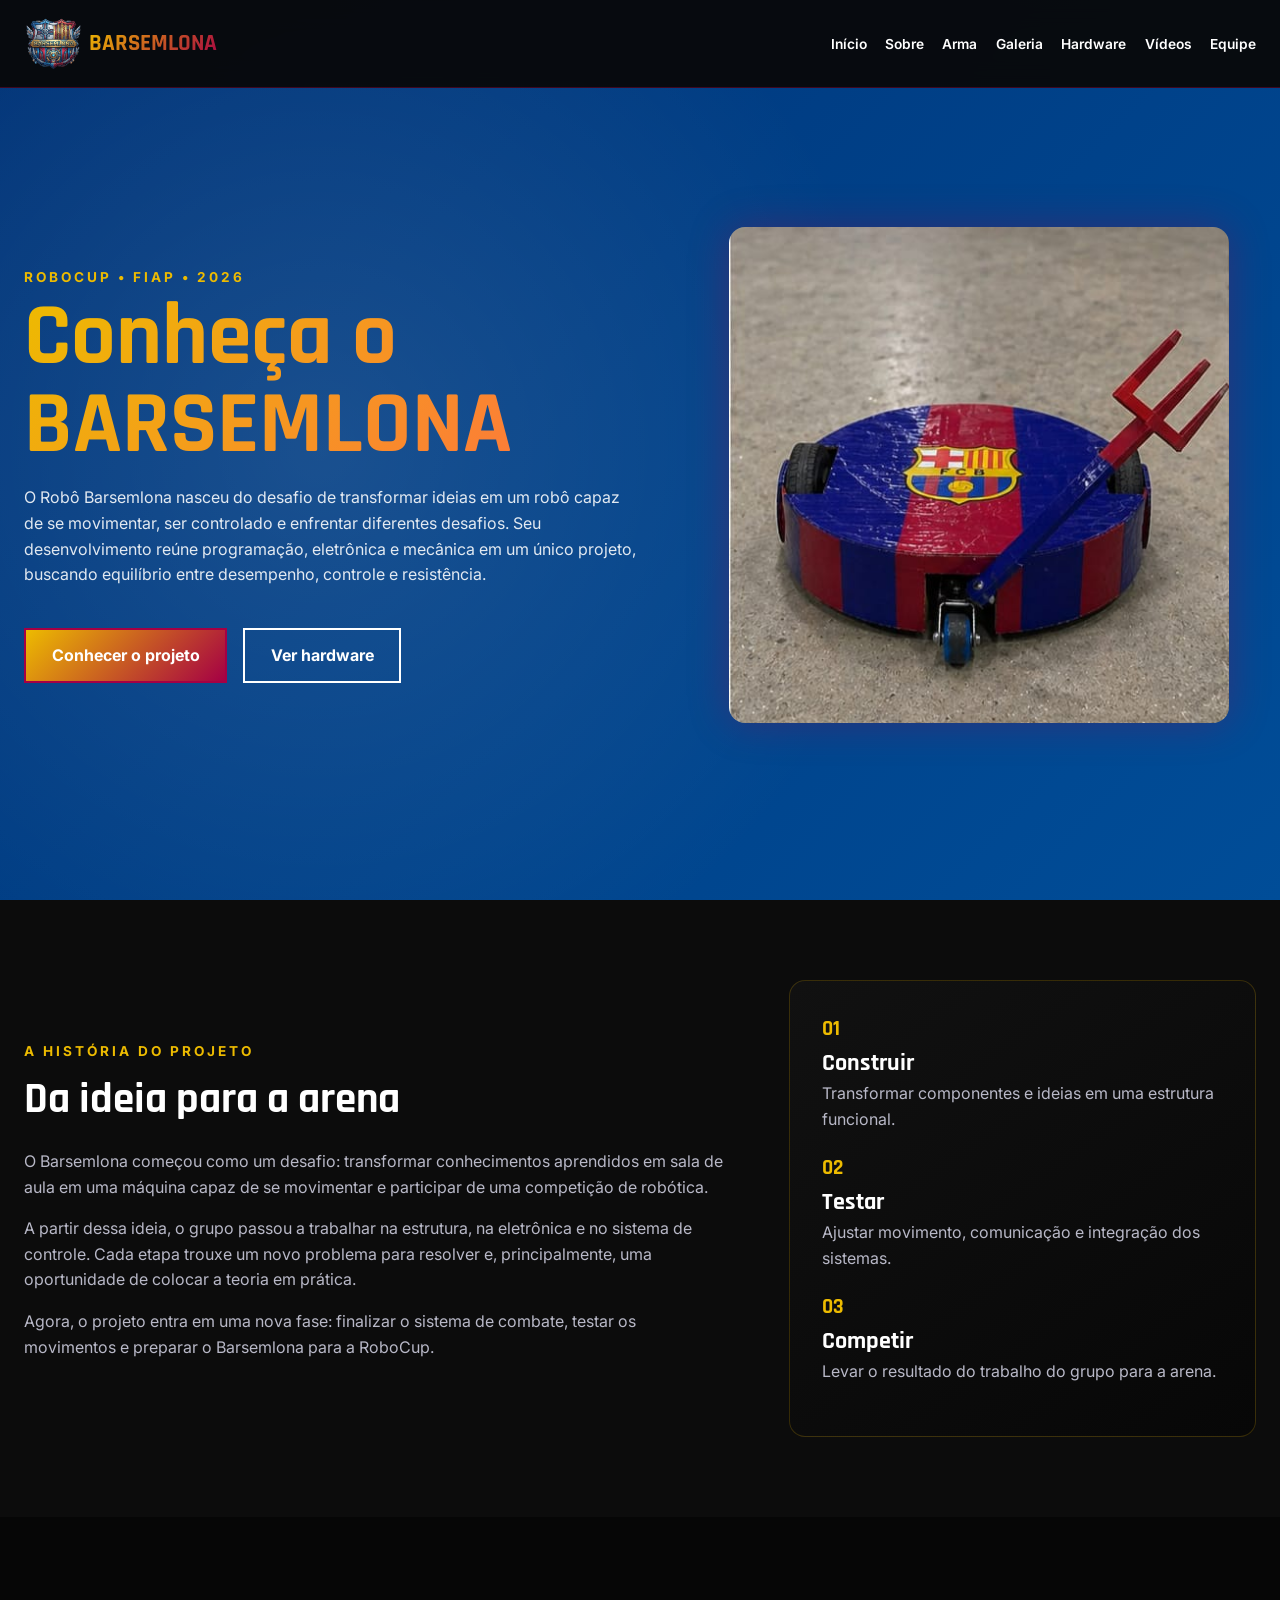
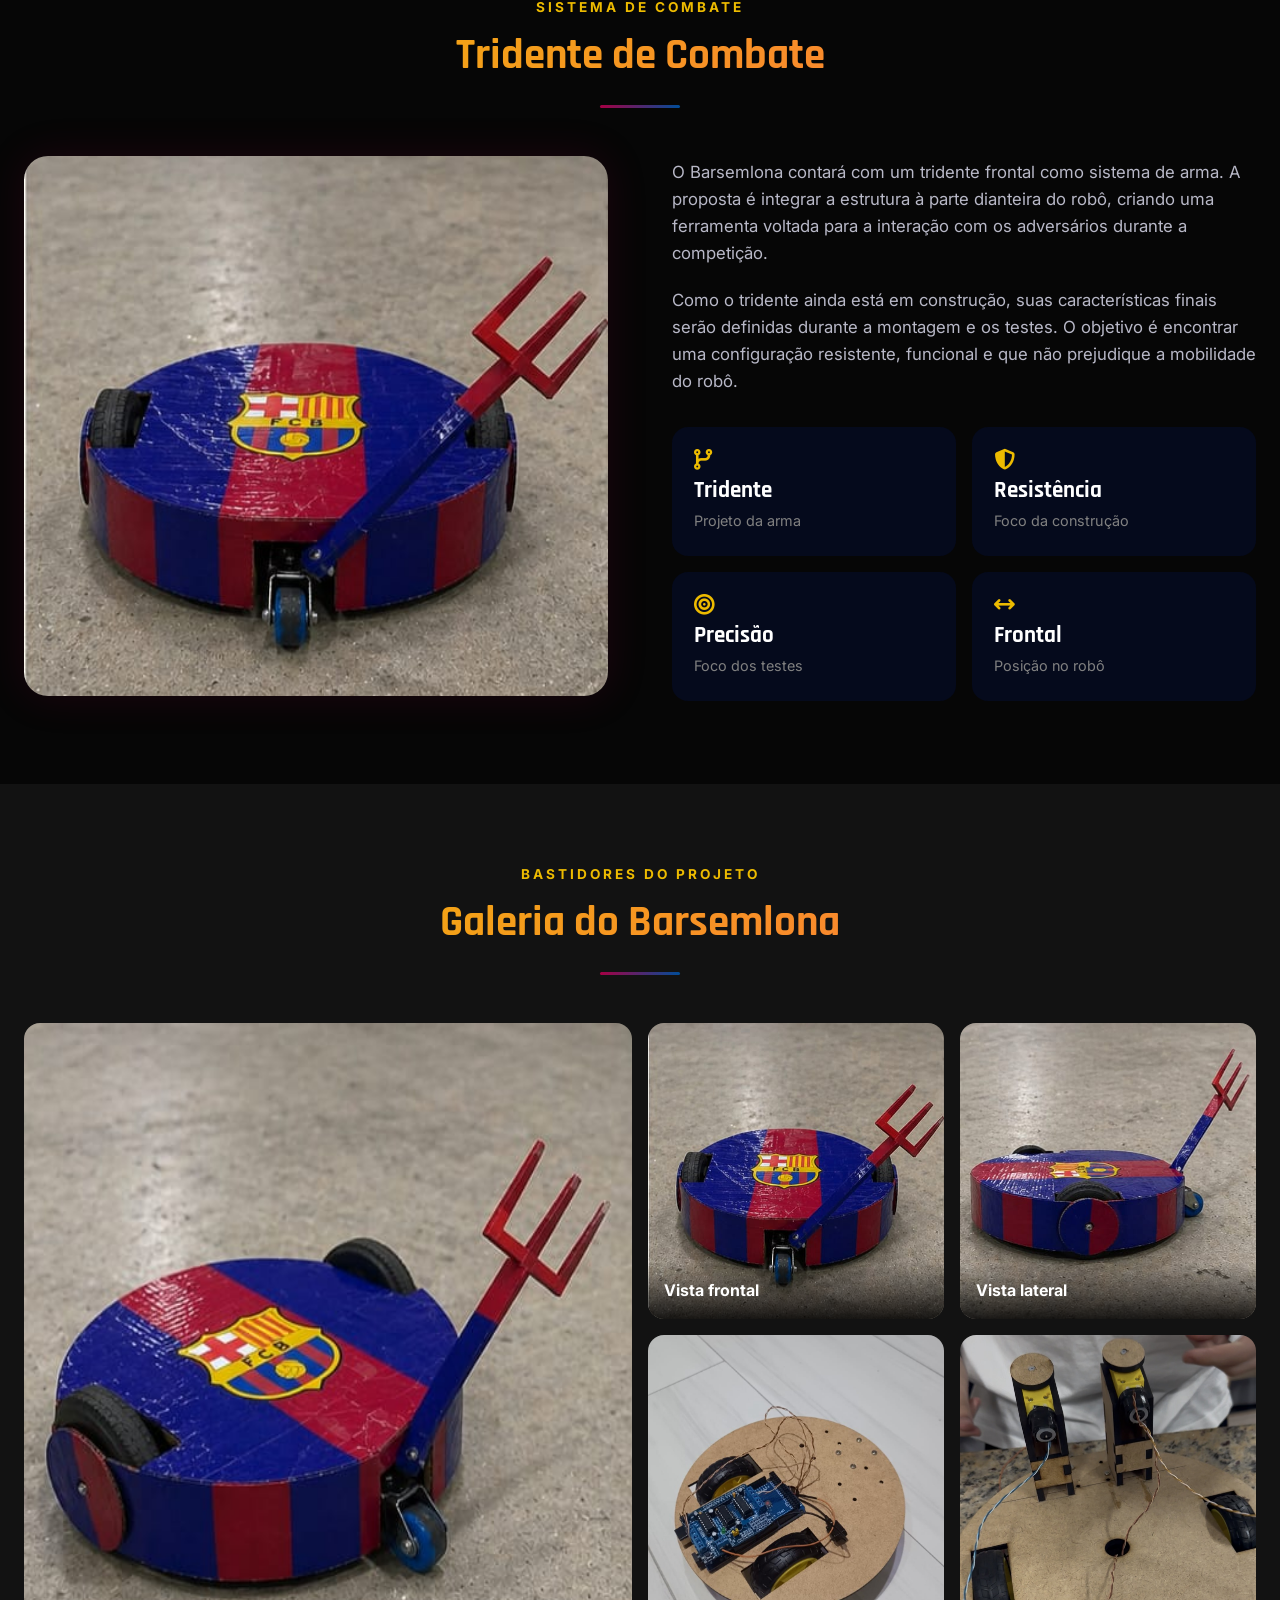
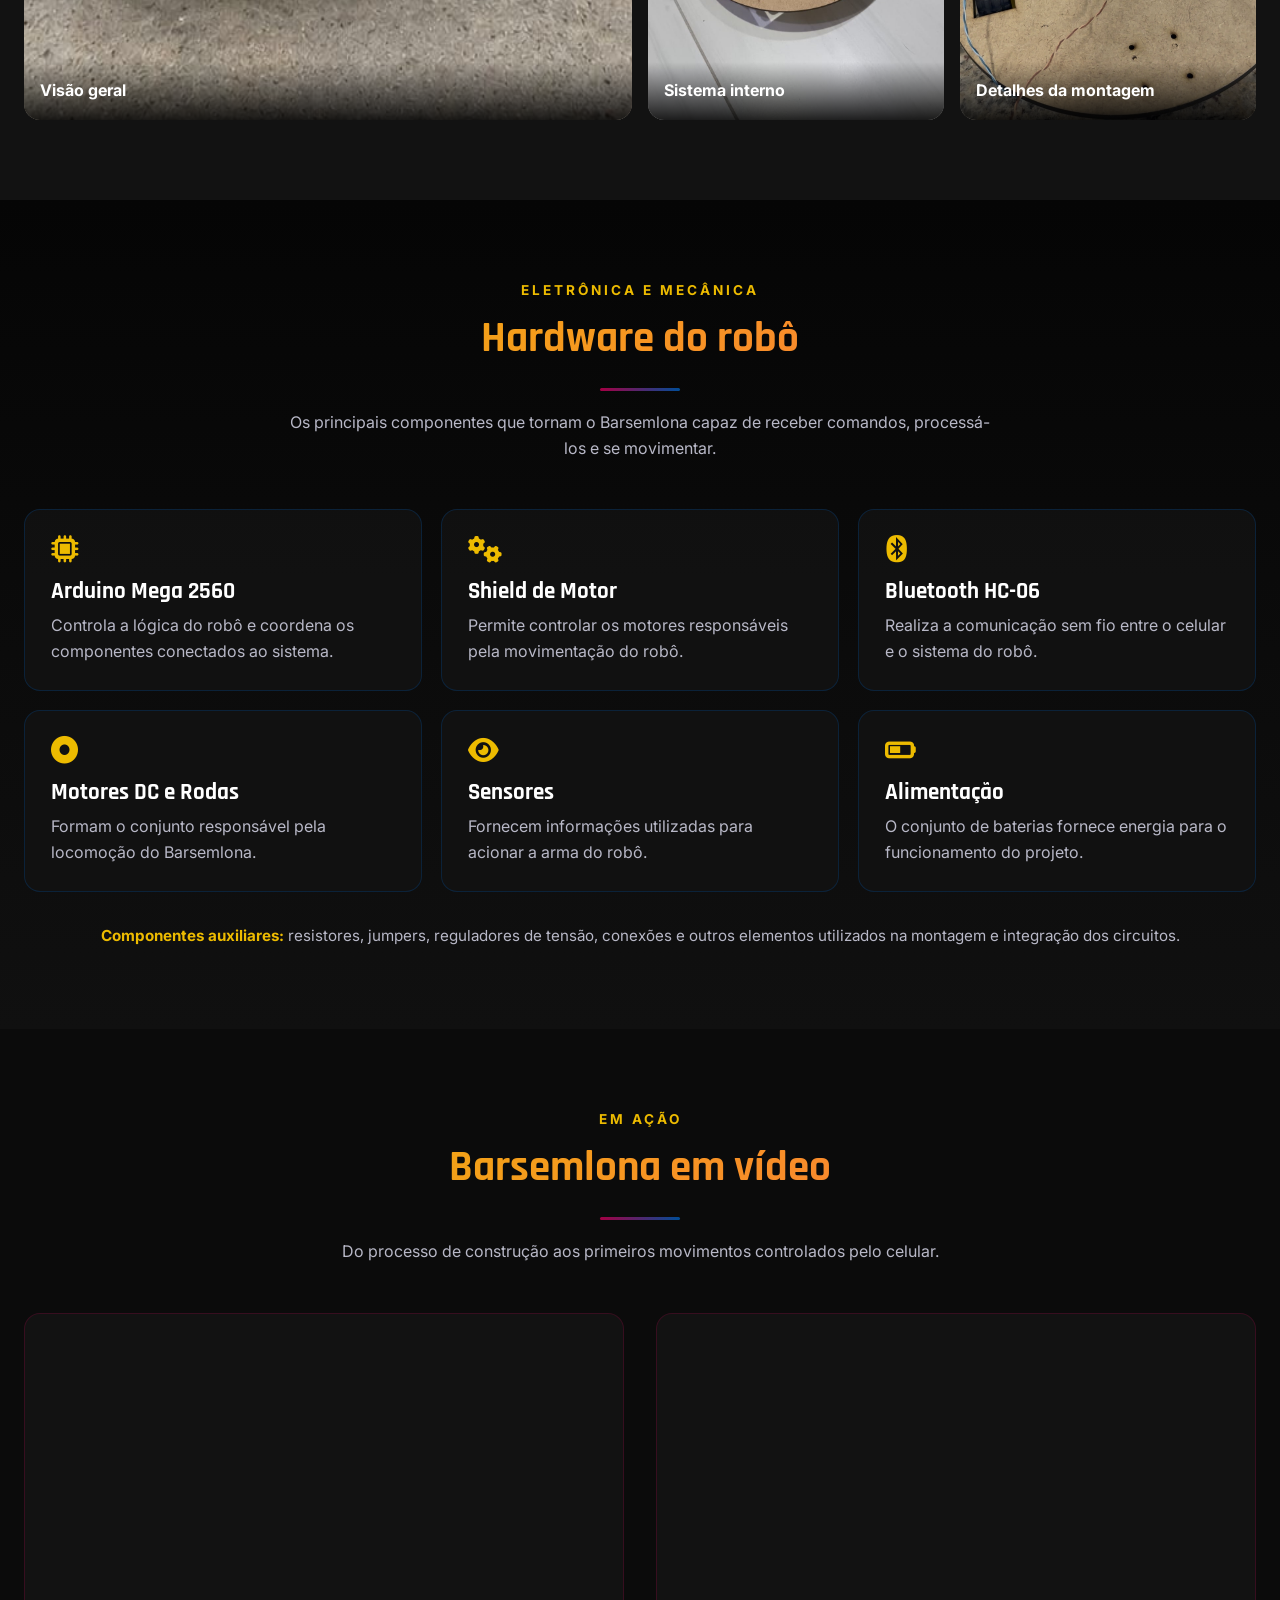
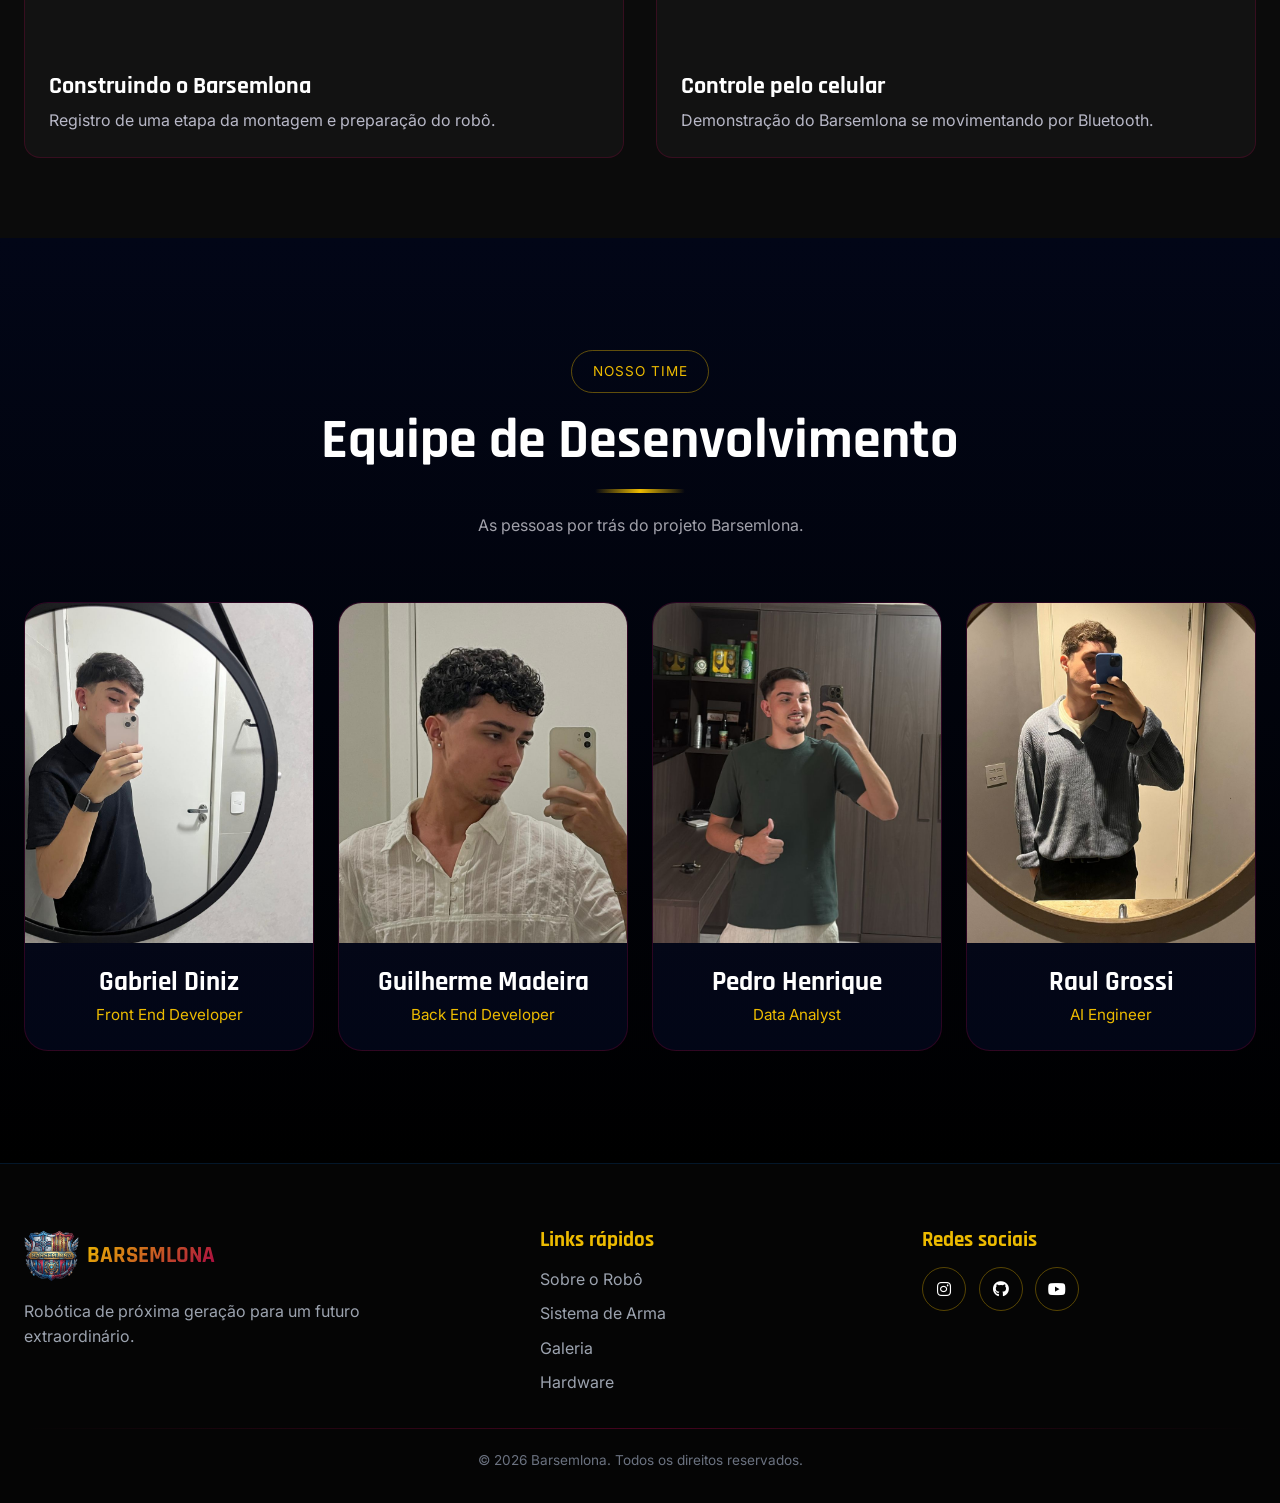
==== commit b9c1749d: "Add files via upload" ====
--- a/index.html
+++ b/index.html
@@ -19,7 +19,7 @@
   <header class="cabecalho">
     <div class="container cabecalho-container">
       <a class="logo" href="#inicio" aria-label="Ir para o início">
-        <span class="logo-icone"><img src="images/logobarsemlona.png" alt="Logo da equipe Barsemlona">
+        <span class="logo-icone"><img src="images/Logobarsemlona.png" alt="Logo da equipe Barsemlona">
 
           <span class="logo-texto">BARSEMLONA</span>
       </a>
@@ -120,9 +120,9 @@
               adversários durante a competição.
             </p>
             <p class="arma-texto">
-              *Como o tridente ainda está em construção, suas características finais serão definidas durante
+              Como o tridente ainda está em construção, suas características finais serão definidas durante
               a montagem e os testes. O objetivo é encontrar uma configuração resistente, funcional e que
-              não prejudique a mobilidade do robô.*
+              não prejudique a mobilidade do robô.
             </p>
 
             <div class="arma-caracteristicas">
@@ -161,19 +161,19 @@
         </div>
 
         <div class="galeria-grade">
-          <figure class="galeria-item"><img src="images/Robo7.jpeg" alt="Barsemlona em desenvolvimento">
+          <figure class="galeria-item"><img src="images/Robo3.jpeg" alt="Barsemlona em desenvolvimento">
             <figcaption>Visão geral</figcaption>
           </figure>
           <figure class="galeria-item"><img src="images/Robo1.jpeg" alt="Vista frontal do Barsemlona">
             <figcaption>Vista frontal</figcaption>
           </figure>
-          <figure class="galeria-item"><img src="images/Robo4.jpeg" alt="Vista lateral do Barsemlona">
+          <figure class="galeria-item"><img src="images/Robo2.jpeg" alt="Vista lateral do Barsemlona">
             <figcaption>Vista lateral</figcaption>
           </figure>
-          <figure class="galeria-item"><img src="" alt="Parte interna do Barsemlona">
+          <figure class="galeria-item"><img src="images/robo5.jpeg" alt="Parte interna do Barsemlona">
             <figcaption>Sistema interno</figcaption>
           </figure>
-          <figure class="galeria-item"><img src="" alt="Detalhes da montagem do Barsemlona">
+          <figure class="galeria-item"><img src="images/robo4.PNG" alt="Detalhes da montagem do Barsemlona">
             <figcaption>Detalhes da montagem</figcaption>
           </figure>
         </div>
@@ -228,21 +228,28 @@
           <p class="secao-etiqueta">EM AÇÃO</p>
           <h2 class="secao-titulo">Barsemlona em vídeo</h2>
           <div class="secao-divisor"></div>
-          <p class="secao-introducao">Do processo de construção aos primeiros movimentos controlados pelo celular.</p>
+          <p class="secao-introducao">
+            Do processo de construção aos primeiros movimentos controlados pelo celular.
+          </p>
         </div>
 
         <div class="videos-grade">
           <article class="video-card">
-            <div class="video-placeholder"><i class="fa-solid fa-screwdriver-wrench" aria-hidden="true"></i><span>Vídeo
-                da construção</span><small>Adicione aqui o vídeo de 30 segundos após a publicação no YouTube.</small>
+            <div class="video-placeholder">
+              <iframe class="video-embed" src="https://www.youtube.com/embed/sH2G-Lg1gQ4"
+                title="Construindo o Barsemlona" allowfullscreen>
+              </iframe>
             </div>
             <h3>Construindo o Barsemlona</h3>
             <p>Registro de uma etapa da montagem e preparação do robô.</p>
           </article>
+
           <article class="video-card">
-            <div class="video-placeholder"><i class="fa-solid fa-mobile-screen-button"
-                aria-hidden="true"></i><span>Vídeo do controle</span><small>Adicione aqui o vídeo de 30 segundos após a
-                publicação no YouTube.</small></div>
+            <div class="video-placeholder">
+              <iframe class="video-embed" src="https://www.youtube.com/embed/VZLoBNxiEQ4" title="Controle pelo celular"
+                allowfullscreen>
+              </iframe>
+            </div>
             <h3>Controle pelo celular</h3>
             <p>Demonstração do Barsemlona se movimentando por Bluetooth.</p>
           </article>
@@ -297,7 +304,7 @@
     <div class="container">
       <div class="rodape-grid">
         <div class="rodape-coluna">
-          <a class="rodape-logo" href="#inicio" aria-label="Voltar ao início"><img src="images/logobarsemlona.png"
+          <a class="rodape-logo" href="#inicio" aria-label="Voltar ao início"><img src="images/Logobarsemlona.png"
               alt="Logo da equipe Barsemlona"><span class="logo-texto">BARSEMLONA</span></a>
           <p class="rodape-descricao">Robótica de próxima geração para um futuro extraordinário.</p>
         </div>
@@ -317,9 +324,9 @@
           <div class="redes-sociais">
             <a href="#" aria-label="Instagram"><i class="fa-brands fa-instagram" aria-hidden="true"></i></a>
             <a href="#" aria-label="GitHub"><i class="fa-brands fa-github" aria-hidden="true"></i></a>
-            <a href="#" aria-label="YouTube"><i class="fa-brands fa-youtube" aria-hidden="true"></i></a>
+            <a href="https://www.youtube.com/@RobocupBarsemlona" target="_blank"><i class="fa-brands fa-youtube"
+                aria-hidden="true"></i></a>
           </div>
-          <p class="redes-aviso">Os links serão atualizados com as contas oficiais do projeto.</p>
         </div>
       </div>
 
--- a/css/styles.css
+++ b/css/styles.css
@@ -53,10 +53,7 @@
   padding: 0 var(--esp-3);
 }
 
-h1,
-h2,
-h3,
-.logo-texto {
+h1, h2, h3, .logo-texto {
   font-family: "Rajdhani", sans-serif;
 }
 
@@ -86,8 +83,7 @@
   gap: var(--esp-3);
 }
 
-.logo,
-.rodape-logo {
+.logo, .rodape-logo {
   display: flex;
   align-items: center;
   gap: 0.65rem;
@@ -186,8 +182,7 @@
   color: transparent;
 }
 
-.hero-insignia,
-.secao-etiqueta {
+.hero-insignia, .secao-etiqueta {
   color: var(--dourado);
   font-size: 0.85rem;
   font-weight: 700;
@@ -244,9 +239,7 @@
   box-shadow: 0 0 40px rgba(165, 0, 68, 0.3);
 }
 
-.sobre,
-.hardware,
-.videos {
+.sobre, .hardware, .videos {
   padding: var(--esp-6) 0;
 }
 
@@ -466,8 +459,7 @@
   margin-bottom: 0.5rem;
 }
 
-.hardware-card p,
-.hardware-auxiliar {
+.hardware-card p, .hardware-auxiliar {
   color: var(--texto);
 }
 
@@ -499,35 +491,13 @@
 }
 
 .video-placeholder {
-  min-height: 300px;
-  display: flex;
-  flex-direction: column;
-  align-items: center;
-  justify-content: center;
-  gap: 0.7rem;
-  padding: 2rem;
-  text-align: center;
-  background: linear-gradient(135deg, #111, #050505);
-}
-
-.video-placeholder i {
-  color: var(--dourado);
-  font-size: 3rem;
-}
-
-.video-placeholder span {
-  font-family: "Rajdhani", sans-serif;
-  font-size: 1.7rem;
-  font-weight: 700;
-}
-
-.video-placeholder small {
-  max-width: 400px;
-  color: var(--apagado);
-}
-
-.video-card h3,
-.video-card p {
+  width: 100%;
+  aspect-ratio: 16 / 9;
+  overflow: hidden;
+}
+
+
+.video-card h3, .video-card p {
   padding: 0 1.5rem;
 }
 
@@ -824,10 +794,7 @@
     padding-top: 120px;
   }
 
-  .hero-container,
-  .sobre-grade,
-  .arma-grade,
-  .videos-grade {
+  .hero-container, .sobre-grade, .arma-grade, .videos-grade {
     grid-template-columns: 1fr;
   }
 
@@ -890,11 +857,7 @@
     text-align: center;
   }
 
-  .arma-caracteristicas,
-  .hardware-grade,
-  .galeria-grade,
-  .equipe-grade,
-  .rodape-grid {
+  .arma-caracteristicas, .hardware-grade, .galeria-grade, .equipe-grade, .rodape-grid {
     grid-template-columns: 1fr;
   }
 
@@ -922,4 +885,4 @@
   .redes-sociais {
     justify-content: center;
   }
-}
+}
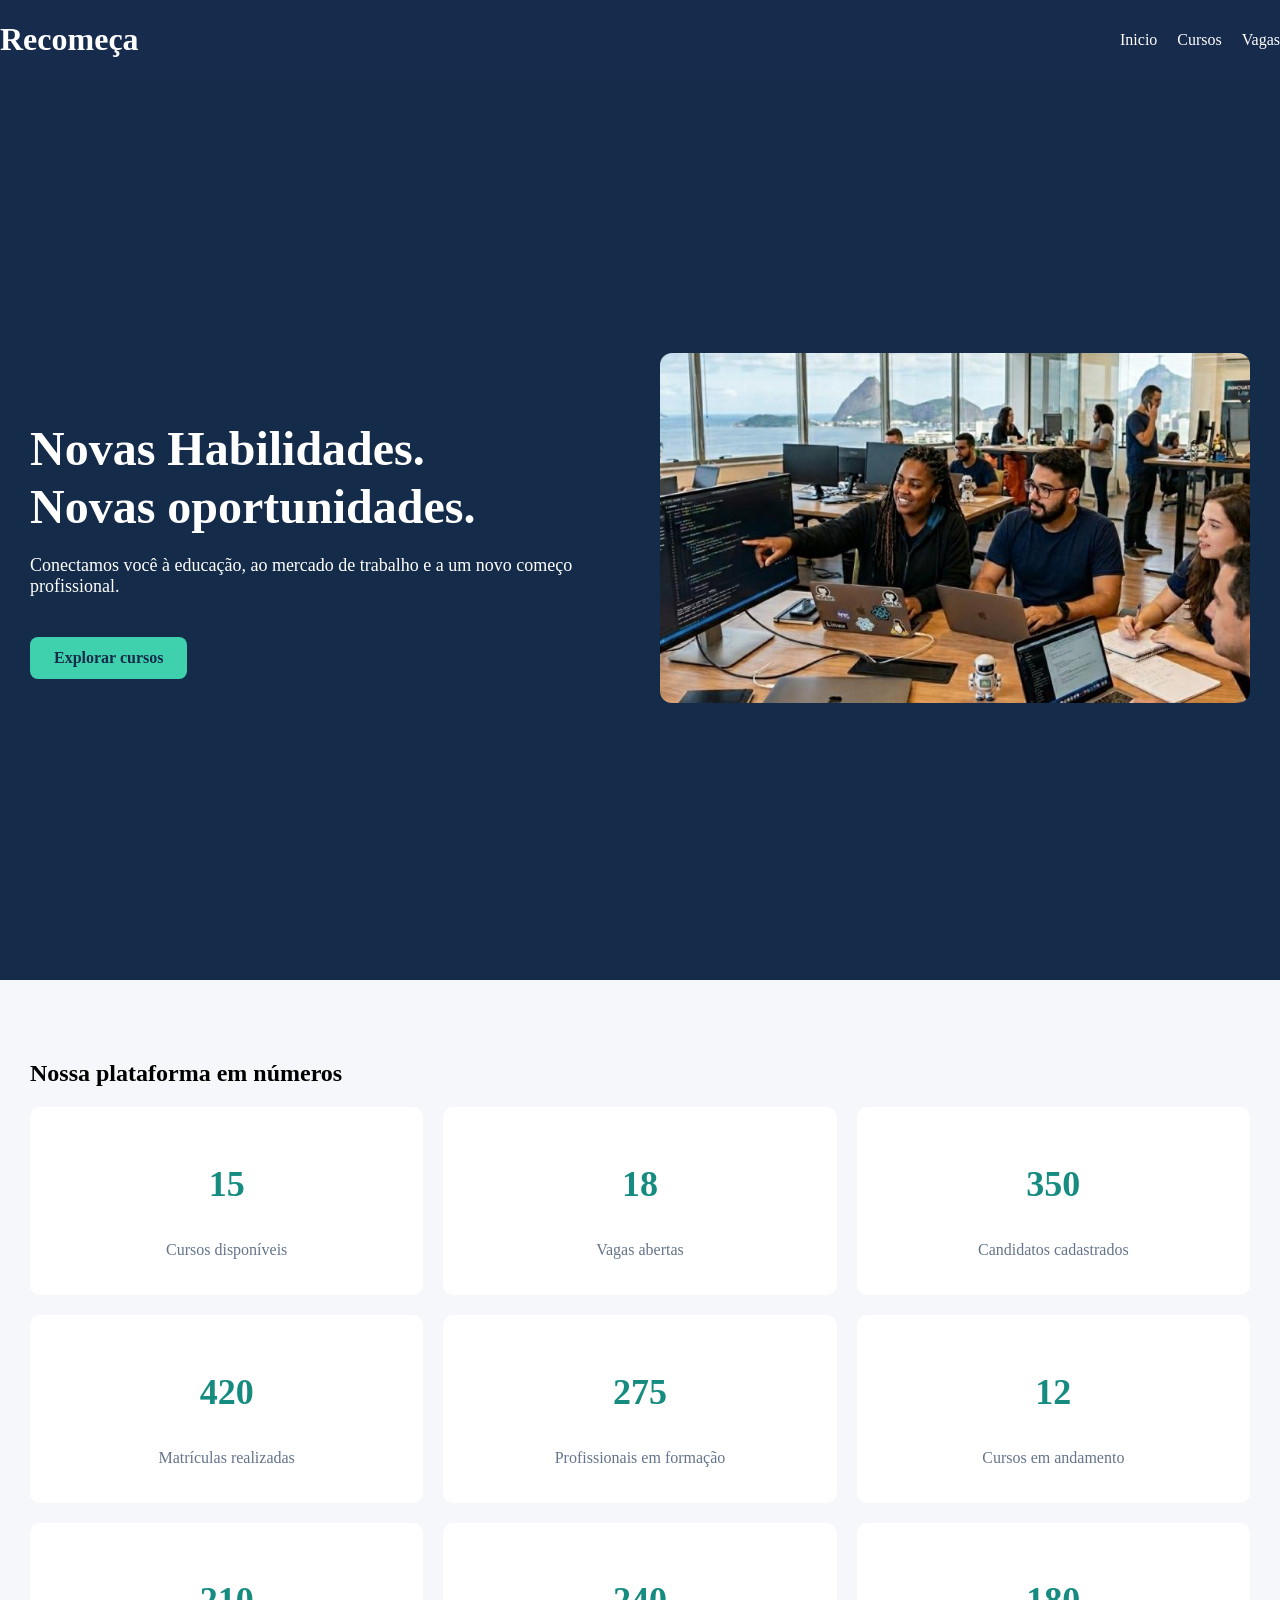
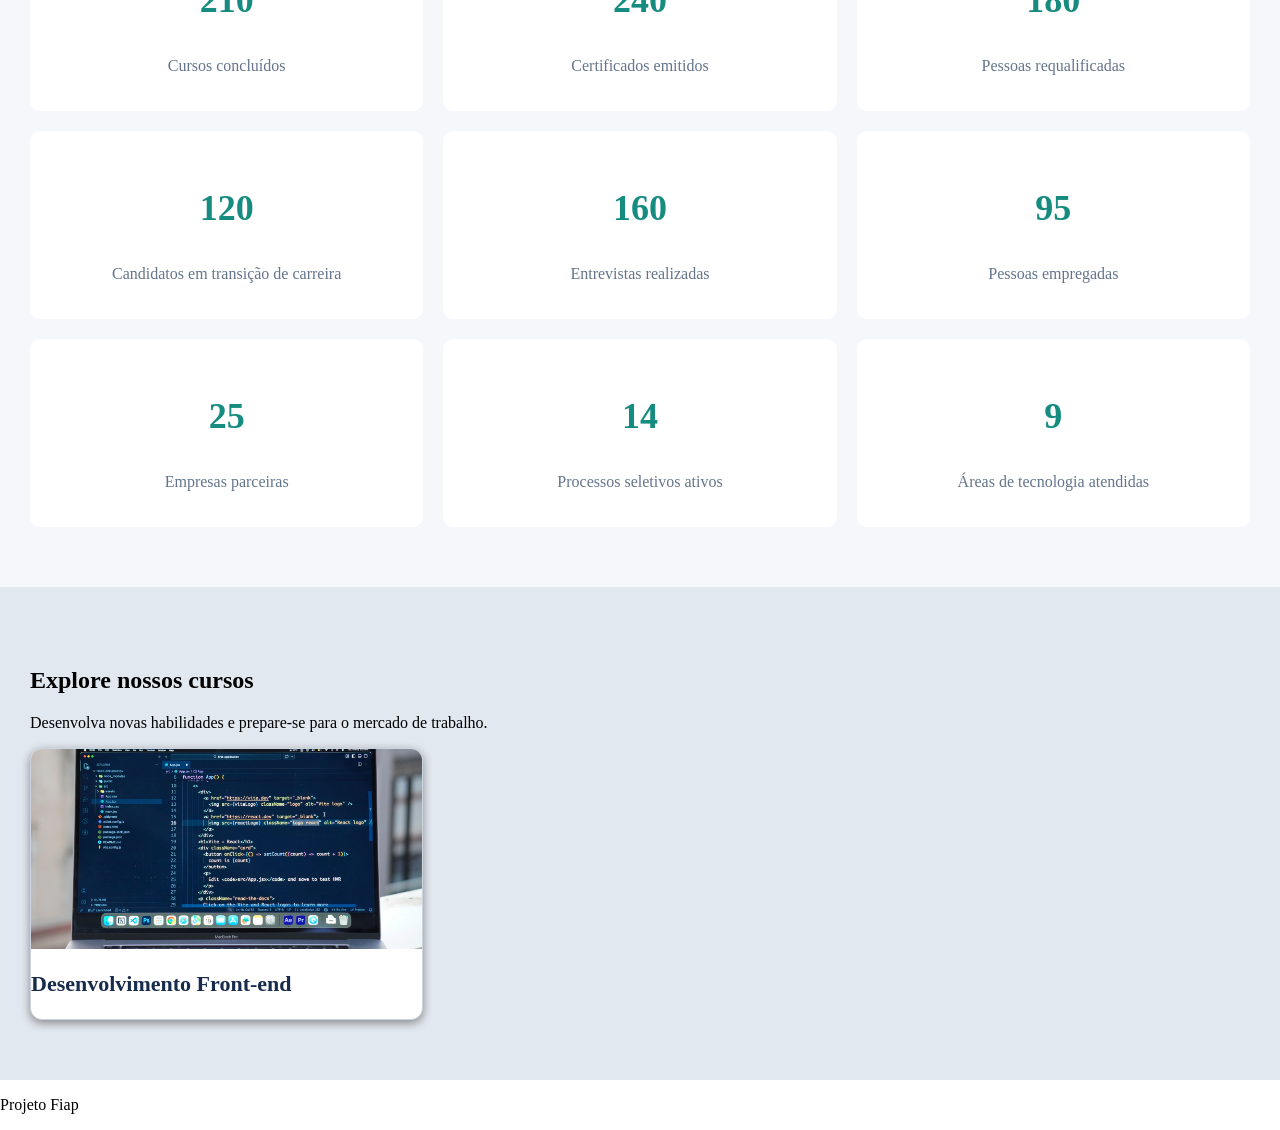
==== commit bfcef189: "Add files via upload" ====
--- a/index.html
+++ b/index.html
@@ -1,356 +1,58 @@
-<!DOCTYPE html>
-<html lang="pt-BR">
-
-<head>
-  <meta charset="UTF-8">
-  <meta name="viewport" content="width=device-width, initial-scale=1.0">
-  <title>BARSEMLONA | RoboCup</title>
-
-  <link rel="preconnect" href="https://fonts.googleapis.com">
-  <link rel="preconnect" href="https://fonts.gstatic.com" crossorigin>
-  <link
-    href="https://fonts.googleapis.com/css2?family=Inter:opsz,wght@14..32,300;14..32,400;14..32,500;14..32,600;14..32,700;14..32,800&family=Rajdhani:wght@400;500;600;700&display=swap"
-    rel="stylesheet">
-  <link rel="stylesheet" href="https://cdnjs.cloudflare.com/ajax/libs/font-awesome/6.5.1/css/all.min.css">
-  <link rel="stylesheet" href="css/styles.css">
-</head>
-
-<body>
-  <header class="cabecalho">
-    <div class="container cabecalho-container">
-      <a class="logo" href="#inicio" aria-label="Ir para o início">
-        <span class="logo-icone"><img src="images/Logobarsemlona.png" alt="Logo da equipe Barsemlona">
-
-          <span class="logo-texto">BARSEMLONA</span>
-      </a>
-
-      <button class="menu-mobile-btn" type="button" aria-label="Abrir menu" aria-expanded="false"
-        aria-controls="menu-principal">
-        <i class="fa-solid fa-bars" aria-hidden="true"></i>
-      </button>
-
-      <nav class="menu-nav" id="menu-principal" aria-label="Navegação principal">
-        <ul class="menu-lista">
-          <li><a href="#inicio">Início</a></li>
-          <li><a href="#sobre">Sobre</a></li>
-          <li><a href="#arma">Arma</a></li>
-          <li><a href="#galeria">Galeria</a></li>
-          <li><a href="#especificacoes">Hardware</a></li>
-          <li><a href="#videos">Vídeos</a></li>
-          <li><a href="#equipe">Equipe</a></li>
-        </ul>
-      </nav>
-    </div>
-  </header>
-
-  <main>
-    <section id="inicio" class="hero">
-      <div class="container hero-container">
-        <div class="hero-conteudo">
-          <p class="hero-insignia">ROBOCUP • FIAP • 2026</p>
-          <h1 class="hero-titulo">Conheça o BARSEMLONA</h1>
-          <p class="hero-descricao">
-            O Robô Barsemlona nasceu do desafio de transformar ideias em um robô capaz de se movimentar, ser controlado
-            e enfrentar diferentes desafios. Seu desenvolvimento reúne programação, eletrônica e mecânica em um único
-            projeto, buscando equilíbrio entre desempenho, controle e resistência.
-
-          </p>
-          <div class="hero-botoes">
-            <a href="#sobre" class="btn btn-primario">Conhecer o projeto</a>
-            <a href="#especificacoes" class="btn btn-secundario">Ver hardware</a>
-          </div>
-        </div>
-
-        <div class="hero-imagem">
-          <img src="images/Robo1.jpeg" alt="Barsemlona, robô de combate em desenvolvimento">
-        </div>
-      </div>
-    </section>
-
-    <section id="sobre" class="sobre">
-      <div class="container sobre-grade">
-        <div class="sobre-conteudo">
-          <p class="secao-etiqueta">A HISTÓRIA DO PROJETO</p>
-          <h2 class="secao-titulo">Da ideia para a arena</h2>
-          <p>
-            O Barsemlona começou como um desafio: transformar conhecimentos aprendidos em sala de aula
-            em uma máquina capaz de se movimentar e participar de uma competição de robótica.
-          </p>
-          <p>
-            A partir dessa ideia, o grupo passou a trabalhar na estrutura, na eletrônica e no sistema de
-            controle. Cada etapa trouxe um novo problema para resolver e, principalmente, uma oportunidade
-            de colocar a teoria em prática.
-          </p>
-          <p>
-            Agora, o projeto entra em uma nova fase: finalizar o sistema de combate, testar os movimentos
-            e preparar o Barsemlona para a RoboCup.
-          </p>
-        </div>
-        <div class="sobre-destaque">
-          <span class="destaque-numero">01</span>
-          <h3>Construir</h3>
-          <p>Transformar componentes e ideias em uma estrutura funcional.</p>
-          <span class="destaque-numero">02</span>
-          <h3>Testar</h3>
-          <p>Ajustar movimento, comunicação e integração dos sistemas.</p>
-          <span class="destaque-numero">03</span>
-          <h3>Competir</h3>
-          <p>Levar o resultado do trabalho do grupo para a arena.</p>
-        </div>
-      </div>
-    </section>
-
-    <section id="arma" class="arma">
-      <div class="container">
-        <div class="secao-cabecalho">
-          <p class="secao-etiqueta">SISTEMA DE COMBATE</p>
-          <h2 class="secao-titulo">Tridente de Combate</h2>
-          <div class="secao-divisor"></div>
-        </div>
-
-        <div class="arma-grade">
-          <div class="arma-imagem">
-            <img src="images/Robo1.jpeg" alt="Parte frontal do Barsemlona onde será integrado o sistema de arma">
-          </div>
-
-          <div class="arma-conteudo">
-            <p class="arma-texto">
-              O Barsemlona contará com um tridente frontal como sistema de arma. A proposta é integrar a
-              estrutura à parte dianteira do robô, criando uma ferramenta voltada para a interação com os
-              adversários durante a competição.
-            </p>
-            <p class="arma-texto">
-              Como o tridente ainda está em construção, suas características finais serão definidas durante
-              a montagem e os testes. O objetivo é encontrar uma configuração resistente, funcional e que
-              não prejudique a mobilidade do robô.
-            </p>
-
-            <div class="arma-caracteristicas">
-              <article class="arma-card">
-                <i class="fa-solid fa-code-branch" aria-hidden="true"></i>
-                <h3>Tridente</h3>
-                <span>Projeto da arma</span>
-              </article>
-              <article class="arma-card">
-                <i class="fa-solid fa-shield-halved" aria-hidden="true"></i>
-                <h3>Resistência</h3>
-                <span>Foco da construção</span>
-              </article>
-              <article class="arma-card">
-                <i class="fa-solid fa-bullseye" aria-hidden="true"></i>
-                <h3>Precisão</h3>
-                <span>Foco dos testes</span>
-              </article>
-              <article class="arma-card">
-                <i class="fa-solid fa-arrows-left-right" aria-hidden="true"></i>
-                <h3>Frontal</h3>
-                <span>Posição no robô</span>
-              </article>
-            </div>
-          </div>
-        </div>
-      </div>
-    </section>
-
-    <section id="galeria" class="galeria">
-      <div class="container">
-        <div class="secao-cabecalho">
-          <p class="secao-etiqueta">BASTIDORES DO PROJETO</p>
-          <h2 class="secao-titulo">Galeria do Barsemlona</h2>
-          <div class="secao-divisor"></div>
-        </div>
-
-        <div class="galeria-grade">
-          <figure class="galeria-item"><img src="images/Robo3.jpeg" alt="Barsemlona em desenvolvimento">
-            <figcaption>Visão geral</figcaption>
-          </figure>
-          <figure class="galeria-item"><img src="images/Robo1.jpeg" alt="Vista frontal do Barsemlona">
-            <figcaption>Vista frontal</figcaption>
-          </figure>
-          <figure class="galeria-item"><img src="images/Robo2.jpeg" alt="Vista lateral do Barsemlona">
-            <figcaption>Vista lateral</figcaption>
-          </figure>
-          <figure class="galeria-item"><img src="images/robo5.jpeg" alt="Parte interna do Barsemlona">
-            <figcaption>Sistema interno</figcaption>
-          </figure>
-          <figure class="galeria-item"><img src="images/robo4.PNG" alt="Detalhes da montagem do Barsemlona">
-            <figcaption>Detalhes da montagem</figcaption>
-          </figure>
-        </div>
-      </div>
-    </section>
-
-    <section id="especificacoes" class="hardware">
-      <div class="container">
-        <div class="secao-cabecalho">
-          <p class="secao-etiqueta">ELETRÔNICA E MECÂNICA</p>
-          <h2 class="secao-titulo">Hardware do robô</h2>
-          <div class="secao-divisor"></div>
-          <p class="secao-introducao">Os principais componentes que tornam o Barsemlona capaz de receber comandos,
-            processá-los e se movimentar.</p>
-        </div>
-
-        <div class="hardware-grade">
-          <article class="hardware-card"><i class="fa-solid fa-microchip" aria-hidden="true"></i>
-            <h3>Arduino Mega 2560</h3>
-            <p>Controla a lógica do robô e coordena os componentes conectados ao sistema.</p>
-          </article>
-          <article class="hardware-card"><i class="fa-solid fa-gears" aria-hidden="true"></i>
-            <h3>Shield de Motor</h3>
-            <p>Permite controlar os motores responsáveis pela movimentação do robô.</p>
-          </article>
-          <article class="hardware-card"><i class="fa-brands fa-bluetooth" aria-hidden="true"></i>
-            <h3>Bluetooth HC-06</h3>
-            <p>Realiza a comunicação sem fio entre o celular e o sistema do robô.</p>
-          </article>
-          <article class="hardware-card"><i class="fa-solid fa-circle-dot" aria-hidden="true"></i>
-            <h3>Motores DC e Rodas</h3>
-            <p>Formam o conjunto responsável pela locomoção do Barsemlona.</p>
-          </article>
-          <article class="hardware-card"><i class="fa-solid fa-eye" aria-hidden="true"></i>
-            <h3>Sensores</h3>
-            <p>Fornecem informações utilizadas para acionar a arma do robô.</p>
-          </article>
-          <article class="hardware-card"><i class="fa-solid fa-battery-half" aria-hidden="true"></i>
-            <h3>Alimentação</h3>
-            <p>O conjunto de baterias fornece energia para o funcionamento do projeto.</p>
-          </article>
-        </div>
-
-        <p class="hardware-auxiliar"><strong>Componentes auxiliares:</strong> resistores, jumpers, reguladores de
-          tensão, conexões e outros elementos utilizados na montagem e integração dos circuitos.</p>
-      </div>
-    </section>
-
-    <section id="videos" class="videos">
-      <div class="container">
-        <div class="secao-cabecalho">
-          <p class="secao-etiqueta">EM AÇÃO</p>
-          <h2 class="secao-titulo">Barsemlona em vídeo</h2>
-          <div class="secao-divisor"></div>
-          <p class="secao-introducao">
-            Do processo de construção aos primeiros movimentos controlados pelo celular.
-          </p>
-        </div>
-
-        <div class="videos-grade">
-          <article class="video-card">
-            <div class="video-placeholder">
-              <iframe class="video-embed" src="https://www.youtube.com/embed/sH2G-Lg1gQ4"
-                title="Construindo o Barsemlona" allowfullscreen>
-              </iframe>
-            </div>
-            <h3>Construindo o Barsemlona</h3>
-            <p>Registro de uma etapa da montagem e preparação do robô.</p>
-          </article>
-
-          <article class="video-card">
-            <div class="video-placeholder">
-              <iframe class="video-embed" src="https://www.youtube.com/embed/VZLoBNxiEQ4" title="Controle pelo celular"
-                allowfullscreen>
-              </iframe>
-            </div>
-            <h3>Controle pelo celular</h3>
-            <p>Demonstração do Barsemlona se movimentando por Bluetooth.</p>
-          </article>
-        </div>
-      </div>
-    </section>
-
-    <section id="equipe" class="equipe">
-      <div class="container">
-        <div class="equipe-topo">
-          <span class="equipe-badge">NOSSO TIME</span>
-          <h2 class="equipe-titulo">Equipe de Desenvolvimento</h2>
-          <div class="equipe-linha"></div>
-          <p class="equipe-subtitulo">As pessoas por trás do projeto Barsemlona.</p>
-        </div>
-
-        <div class="equipe-grade">
-          <article class="cartao-equipe">
-            <div class="equipe-foto"><img src="images/GabrielDiniz.jpeg" alt="Gabriel Diniz"></div>
-            <div class="equipe-info">
-              <h3>Gabriel Diniz</h3>
-              <p>Front End Developer</p>
-            </div>
-          </article>
-          <article class="cartao-equipe">
-            <div class="equipe-foto"><img src="images/GuilhermeMadeira.jpeg" alt="Guilherme Madeira"></div>
-            <div class="equipe-info">
-              <h3>Guilherme Madeira</h3>
-              <p>Back End Developer</p>
-            </div>
-          </article>
-          <article class="cartao-equipe">
-            <div class="equipe-foto"><img src="images/PedroHenrique.jpeg" alt="Pedro Henrique"></div>
-            <div class="equipe-info">
-              <h3>Pedro Henrique</h3>
-              <p>Data Analyst</p>
-            </div>
-          </article>
-          <article class="cartao-equipe">
-            <div class="equipe-foto"><img src="images/RaulGrossi.jpeg" alt="Raul Grossi"></div>
-            <div class="equipe-info">
-              <h3>Raul Grossi</h3>
-              <p>AI Engineer</p>
-            </div>
-          </article>
-        </div>
-      </div>
-    </section>
-  </main>
-
-  <footer id="contato" class="rodape">
-    <div class="container">
-      <div class="rodape-grid">
-        <div class="rodape-coluna">
-          <a class="rodape-logo" href="#inicio" aria-label="Voltar ao início"><img src="images/Logobarsemlona.png"
-              alt="Logo da equipe Barsemlona"><span class="logo-texto">BARSEMLONA</span></a>
-          <p class="rodape-descricao">Robótica de próxima geração para um futuro extraordinário.</p>
-        </div>
-
-        <div class="rodape-coluna">
-          <h3 class="rodape-titulo">Links rápidos</h3>
-          <ul class="rodape-links">
-            <li><a href="#sobre">Sobre o Robô</a></li>
-            <li><a href="#arma">Sistema de Arma</a></li>
-            <li><a href="#galeria">Galeria</a></li>
-            <li><a href="#especificacoes">Hardware</a></li>
-          </ul>
-        </div>
-
-        <div class="rodape-coluna">
-          <h3 class="rodape-titulo">Redes sociais</h3>
-          <div class="redes-sociais">
-            <a href="#" aria-label="Instagram"><i class="fa-brands fa-instagram" aria-hidden="true"></i></a>
-            <a href="#" aria-label="GitHub"><i class="fa-brands fa-github" aria-hidden="true"></i></a>
-            <a href="https://www.youtube.com/@RobocupBarsemlona" target="_blank"><i class="fa-brands fa-youtube"
-                aria-hidden="true"></i></a>
-          </div>
-        </div>
-      </div>
-
-      <div class="rodape-linha"></div>
-      <p class="rodape-copyright">© 2026 Barsemlona. Todos os direitos reservados.</p>
-    </div>
-  </footer>
-
-  <script>
-    const menuButton = document.querySelector('.menu-mobile-btn');
-    const menu = document.querySelector('.menu-nav');
-
-    menuButton.addEventListener('click', () => {
-      const aberto = menu.classList.toggle('menu-aberto');
-      menuButton.setAttribute('aria-expanded', aberto);
-    });
-
-    document.querySelectorAll('.menu-lista a').forEach((link) => {
-      link.addEventListener('click', () => {
-        menu.classList.remove('menu-aberto');
-        menuButton.setAttribute('aria-expanded', 'false');
-      });
-    });
-  </script>
-</body>
-
+<!DOCTYPE html>
+<html lang="pt-br">
+
+<head>
+    <meta charset="UTF-8">
+    <meta name="viewport" content="width=device-width, initial-scale=1.0">
+    <link rel="stylesheet" href="css/styles.css">
+    <script type="module" src="js/script.js"></script>
+    <title>Recomeça</title>
+</head>
+
+<body>
+
+    <header class="cabecalho">
+        <h1>Recomeça</h1>
+
+        <nav class="menu">
+            <a href="#inicio">Inicio</a>
+            <a href="#cursos">Cursos</a>
+            <a href="#vagas">Vagas</a>
+        </nav>
+    </header>
+
+    <main>
+        <section id="inicio" class="hero">
+            <div class="hero-texto">
+                <h2>Novas Habilidades.<br>
+                    Novas oportunidades.
+                </h2>
+                <p>Conectamos você à educação, ao mercado de trabalho e a um novo começo profissional.</p>
+                <a href="#cursos" class="botao">Explorar cursos</a>
+            </div>
+
+            <div class="hero-image">
+                <img src="images/image.png" alt="ABC">
+            </div>
+        </section>
+
+        <section id="indicadores" class="indicadores">
+            <h2 id="titulo-indicadores">Nossa plataforma em números</h2>
+            <div class="indicadores-grid"></div>
+        </section>
+
+        <section id="cursos" class="cursos">
+            <h2>Explore nossos cursos</h2>
+            <p>Desenvolva novas habilidades e prepare-se para o mercado de trabalho.</p>
+
+            <div class="cursos-grid"></div>
+        </section>
+    </main>
+
+    <footer>
+        <p>Projeto Fiap</p>
+    </footer>
+    
+</body>
+
 </html>
--- a/css/styles.css
+++ b/css/styles.css
@@ -1,888 +1,180 @@
-:root {
-  --azul-primario: #004d98;
-  --azul-escuro: #003377;
-  --vermelho: #a50044;
-  --dourado: #edbb00;
-  --fundo: #080808;
-  --cartao: #121212;
-  --superficie: #1a1a1a;
-  --branco: #fff;
-  --texto: #b8b8c7;
-  --apagado: #808080;
-  --esp-1: 0.5rem;
-  --esp-2: 1rem;
-  --esp-3: 1.5rem;
-  --esp-4: 2rem;
-  --esp-5: 3rem;
-  --esp-6: 5rem;
-  --raio: 16px;
-  --transicao: 0.3s ease;
-}
-
-* {
-  margin: 0;
-  padding: 0;
-  box-sizing: border-box;
-}
-
-html {
-  scroll-behavior: smooth;
-  scroll-padding-top: 90px;
-}
-
-body {
-  font-family: "Inter", sans-serif;
-  background: var(--fundo);
-  color: var(--branco);
-  line-height: 1.6;
-  overflow-x: hidden;
-}
-
-img {
-  max-width: 100%;
-}
-
-a {
-  color: inherit;
-}
-
-.container {
-  width: 100%;
-  max-width: 1280px;
-  margin: auto;
-  padding: 0 var(--esp-3);
-}
-
-h1, h2, h3, .logo-texto {
-  font-family: "Rajdhani", sans-serif;
-}
-
-h2 {
-  font-size: 2.7rem;
-  line-height: 1.15;
-}
-
-h3 {
-  line-height: 1.2;
-}
-
-.cabecalho {
-  position: fixed;
-  inset: 0 0 auto;
-  z-index: 1000;
-  padding: var(--esp-2) 0;
-  background: rgba(8, 8, 8, 0.94);
-  backdrop-filter: blur(12px);
-  border-bottom: 1px solid rgba(165, 0, 68, 0.35);
-}
-
-.cabecalho-container {
-  display: flex;
-  align-items: center;
-  justify-content: space-between;
-  gap: var(--esp-3);
-}
-
-.logo, .rodape-logo {
-  display: flex;
-  align-items: center;
-  gap: 0.65rem;
-  text-decoration: none;
-}
-
-.logo-icone {
-  width: 55px;
-  height: 55px;
-  display: flex;
-  align-items: center;
-  justify-content: center;
-  transform: translateX(70px);
-}
-
-.logo-icone img {
-  width: 55px;
-  height: 55px;
-  object-fit: contain;
-  margin-right: 8px;
-}
-
-.logo-texto {
-  font-size: 1.45rem;
-  font-weight: 700;
-  background: linear-gradient(135deg, var(--dourado), var(--vermelho));
-  -webkit-background-clip: text;
-  background-clip: text;
-  color: transparent;
-}
-
-.menu-lista {
-  display: flex;
-  align-items: center;
-  gap: 1.15rem;
-  list-style: none;
-}
-
-.menu-lista a {
-  text-decoration: none;
-  font-size: 0.86rem;
-  font-weight: 600;
-  transition: color var(--transicao);
-}
-
-.menu-lista a:hover {
-  color: var(--dourado);
-}
-
-.menu-mobile-btn {
-  display: none;
-  border: 0;
-  background: none;
-  color: var(--branco);
-  font-size: 1.5rem;
-  cursor: pointer;
-}
-
-.hero {
-  min-height: 100vh;
-  display: flex;
-  align-items: center;
-  padding: 110px 0 60px;
-  background: linear-gradient(135deg, var(--azul-escuro), var(--azul-primario));
-  position: relative;
-  overflow: hidden;
-}
-
-.hero::before {
-  content: "";
-  position: absolute;
-  inset: 0;
-  background: radial-gradient(
-    circle at 25% 50%,
-    rgba(255, 255, 255, 0.1),
-    transparent 55%
-  );
-}
-
-.hero-container {
-  position: relative;
-  z-index: 1;
-  display: grid;
-  grid-template-columns: 1.05fr 0.95fr;
-  align-items: center;
-  gap: 4rem;
-}
-
-.hero-titulo {
-  font-size: clamp(3.2rem, 7vw, 5.5rem);
-  line-height: 1;
-  margin: 0.3rem 0 1rem;
-  background: linear-gradient(135deg, var(--dourado), #ff7043);
-  -webkit-background-clip: text;
-  background-clip: text;
-  color: transparent;
-}
-
-.hero-insignia, .secao-etiqueta {
-  color: var(--dourado);
-  font-size: 0.85rem;
-  font-weight: 700;
-  letter-spacing: 3px;
-}
-
-.hero-descricao {
-  max-width: 680px;
-  color: rgba(255, 255, 255, 0.88);
-  margin-bottom: 1rem;
-}
-
-.hero-botoes {
-  display: flex;
-  flex-wrap: wrap;
-  gap: 1rem;
-  margin-top: 2.5rem;
-}
-
-.btn {
-  display: inline-block;
-  padding: 0.8rem 1.6rem;
-  border: 2px solid transparent;
-  text-decoration: none;
-  font-weight: 700;
-  transition: var(--transicao);
-}
-
-.btn:hover {
-  transform: translateY(-3px);
-}
-
-.btn-primario {
-  background: linear-gradient(135deg, var(--dourado), var(--vermelho));
-  border-color: var(--vermelho);
-}
-
-.btn-secundario {
-  border-color: var(--branco);
-}
-
-.btn-secundario:hover {
-  background: rgba(255, 255, 255, 0.1);
-}
-
-.hero-imagem {
-  display: flex;
-  justify-content: center;
-}
-
-.hero-imagem img {
-  width: min(100%, 500px);
-  border-radius: var(--raio);
-  box-shadow: 0 0 40px rgba(165, 0, 68, 0.3);
-}
-
-.sobre, .hardware, .videos {
-  padding: var(--esp-6) 0;
-}
-
-.sobre {
-  background: #0c0c0c;
-}
-
-.sobre-grade {
-  display: grid;
-  grid-template-columns: 1.2fr 0.8fr;
-  gap: 4rem;
-  align-items: center;
-}
-
-.secao-etiqueta {
-  margin-bottom: 0.8rem;
-}
-
-.secao-titulo {
-  margin-bottom: 1.5rem;
-}
-
-.sobre-conteudo p:not(.secao-etiqueta) {
-  color: var(--texto);
-  margin-bottom: 1rem;
-}
-
-.sobre-destaque {
-  padding: 2rem;
-  background: linear-gradient(145deg, #111, #070707);
-  border: 1px solid rgba(237, 187, 0, 0.2);
-  border-radius: var(--raio);
-}
-
-.sobre-destaque h3 {
-  color: var(--branco);
-  font-size: 1.5rem;
-  margin: 0.2rem 0;
-}
-
-.sobre-destaque p {
-  color: var(--texto);
-  margin-bottom: 1.2rem;
-}
-
-.destaque-numero {
-  color: var(--dourado);
-  font-family: "Rajdhani", sans-serif;
-  font-weight: 700;
-  font-size: 1.3rem;
-}
-
-.arma {
-  padding: var(--esp-6) 0;
-  background: rgba(0, 0, 0, 0.3);
-}
-
-.secao-cabecalho {
-  text-align: center;
-  margin-bottom: 3rem;
-}
-
-.secao-cabecalho .secao-titulo {
-  background: linear-gradient(135deg, var(--dourado), #ff7043);
-  -webkit-background-clip: text;
-  background-clip: text;
-  color: transparent;
-}
-
-.secao-divisor {
-  width: 80px;
-  height: 3px;
-  margin: auto;
-  border-radius: 999px;
-  background: linear-gradient(90deg, var(--vermelho), var(--azul-primario));
-}
-
-.secao-introducao {
-  max-width: 700px;
-  margin: 1.2rem auto 0;
-  color: var(--texto);
-}
-
-.arma-grade {
-  display: grid;
-  grid-template-columns: 1fr 1fr;
-  gap: 4rem;
-  align-items: center;
-}
-
-.arma-imagem img {
-  width: 100%;
-  max-height: 540px;
-  object-fit: cover;
-  border-radius: 24px;
-  box-shadow: 0 0 40px rgba(165, 0, 68, 0.15);
-}
-
-.arma-texto {
-  color: var(--texto);
-  font-size: 1.05rem;
-  margin-bottom: 1.3rem;
-}
-
-.arma-caracteristicas {
-  display: grid;
-  grid-template-columns: repeat(2, 1fr);
-  gap: 1rem;
-  margin-top: 2rem;
-}
-
-.arma-card {
-  padding: 1.3rem;
-  background: rgba(5, 10, 30, 0.9);
-  border: 1px solid transparent;
-  border-radius: var(--raio);
-  transition: var(--transicao);
-}
-
-.arma-card:hover {
-  transform: translateY(-4px);
-  border-color: var(--dourado);
-}
-
-.arma-card i {
-  color: var(--dourado);
-  font-size: 1.3rem;
-  margin-bottom: 0.5rem;
-}
-
-.arma-card h3 {
-  font-size: 1.45rem;
-  margin-bottom: 0.2rem;
-}
-
-.arma-card span {
-  color: var(--apagado);
-  font-size: 0.9rem;
-}
-
-.galeria {
-  padding: var(--esp-6) 0;
-  background: var(--cartao);
-}
-
-.galeria-grade {
-  display: grid;
-  grid-template-columns: repeat(4, 1fr);
-  gap: 1rem;
-}
-
-.galeria-item {
-  position: relative;
-  min-height: 250px;
-  overflow: hidden;
-  border-radius: var(--raio);
-  background: #090909;
-}
-
-.galeria-item:first-child {
-  grid-column: span 2;
-  grid-row: span 2;
-}
-
-.galeria-item img {
-  width: 100%;
-  height: 100%;
-  min-height: 250px;
-  display: block;
-  object-fit: fill;
-  transition: transform var(--transicao);
-}
-
-.galeria-item:hover img {
-  transform: scale(1.05);
-}
-
-.galeria-item figcaption {
-  position: absolute;
-  inset: auto 0 0;
-  padding: 1rem;
-  background: linear-gradient(transparent, rgba(0, 0, 0, 0.85));
-  font-weight: 700;
-}
-
-.hardware {
-  background: linear-gradient(180deg, #050505, #101010);
-}
-
-.hardware-grade {
-  display: grid;
-  grid-template-columns: repeat(3, 1fr);
-  gap: 1.2rem;
-}
-
-.hardware-card {
-  padding: 1.6rem;
-  background: rgba(18, 18, 18, 0.9);
-  border: 1px solid rgba(0, 77, 152, 0.3);
-  border-radius: var(--raio);
-  transition: var(--transicao);
-}
-
-.hardware-card:hover {
-  transform: translateY(-5px);
-  border-color: rgba(237, 187, 0, 0.45);
-}
-
-.hardware-card i {
-  color: var(--dourado);
-  font-size: 1.7rem;
-  margin-bottom: 0.9rem;
-}
-
-.hardware-card h3 {
-  font-size: 1.45rem;
-  margin-bottom: 0.5rem;
-}
-
-.hardware-card p, .hardware-auxiliar {
-  color: var(--texto);
-}
-
-.hardware-auxiliar {
-  margin-top: 2rem;
-  text-align: center;
-  font-size: 0.95rem;
-}
-
-.hardware-auxiliar strong {
-  color: var(--dourado);
-}
-
-.videos {
-  background: #0b0b0b;
-}
-
-.videos-grade {
-  display: grid;
-  grid-template-columns: repeat(2, 1fr);
-  gap: 2rem;
-}
-
-.video-card {
-  background: #121212;
-  border: 1px solid rgba(165, 0, 68, 0.25);
-  border-radius: var(--raio);
-  overflow: hidden;
-}
-
-.video-placeholder {
-  width: 100%;
-  aspect-ratio: 16 / 9;
-  overflow: hidden;
-}
-
-
-.video-card h3, .video-card p {
-  padding: 0 1.5rem;
-}
-
-.video-card h3 {
-  margin: 1.4rem 0 0.4rem;
-  font-size: 1.5rem;
-}
-
-.video-card p {
-  color: var(--texto);
-  padding-bottom: 1.5rem;
-}
-
-.video-embed {
-  width: 100%;
-  aspect-ratio: 16/9;
-  border: 0;
-  display: block;
-}
-
-.equipe {
-  padding: 7rem 0;
-  background: linear-gradient(180deg, #020617, #000);
-}
-
-.equipe-topo {
-  text-align: center;
-  margin-bottom: 4rem;
-}
-
-.equipe-badge {
-  display: inline-block;
-  padding: 0.6rem 1.3rem;
-  border: 1px solid rgba(237, 187, 0, 0.4);
-  border-radius: 999px;
-  color: var(--dourado);
-  font-size: 0.85rem;
-  letter-spacing: 1px;
-  margin-bottom: 1rem;
-}
-
-.equipe-titulo {
-  font-size: 3.5rem;
-  margin-bottom: 1rem;
-}
-
-.equipe-linha {
-  width: 90px;
-  height: 4px;
-  margin: auto;
-  border-radius: 999px;
-  background: linear-gradient(90deg, transparent, var(--dourado), transparent);
-}
-
-.equipe-subtitulo {
-  color: #a1a1aa;
-  margin-top: 1.2rem;
-}
-
-.equipe-grade {
-  display: grid;
-  grid-template-columns: repeat(4, 1fr);
-  gap: 1.5rem;
-}
-
-.cartao-equipe {
-  background: linear-gradient(
-    180deg,
-    rgba(10, 10, 25, 0.95),
-    rgba(2, 6, 23, 0.98)
-  );
-  border: 1px solid rgba(165, 0, 68, 0.25);
-  border-radius: 24px;
-  overflow: hidden;
-  transition: var(--transicao);
-}
-
-.cartao-equipe:hover {
-  transform: translateY(-8px);
-  border-color: rgba(237, 187, 0, 0.45);
-}
-
-.equipe-foto {
-  height: 340px;
-  overflow: hidden;
-}
-
-.equipe-foto img {
-  width: 100%;
-  height: 100%;
-  object-fit: cover;
-  transition: 0.5s ease;
-}
-
-.cartao-equipe:hover img {
-  transform: scale(1.05);
-}
-
-.equipe-info {
-  padding: 1.4rem 1rem;
-  text-align: center;
-}
-
-.equipe-info h3 {
-  font-size: 1.7rem;
-  margin-bottom: 0.3rem;
-}
-
-.equipe-info p {
-  color: var(--dourado);
-  font-size: 0.95rem;
-}
-
-.rodape {
-  padding: 4rem 0 2rem;
-  background: #050505;
-  border-top: 1px solid rgba(0, 77, 152, 0.25);
-}
-
-.rodape-grid {
-  display: grid;
-  grid-template-columns: 1.4fr 1fr 1fr;
-  gap: 3rem;
-}
-
-.rodape-logo {
-  width: 55px;
-  height: 55px;
-  display: flex;
-  align-items: center;
-  justify-content: center;
-  gap: 8px;
-  margin-left: 68px;
-}
-
-.rodape-logo img {
-  width: 55px;
-  height: 55px;
-  object-fit: contain;
-  margin-right: 0;
-}
-
-.rodape-logo {
-  font-size: 1.45rem;
-}
-
-.rodape-descricao {
-  max-width: 340px;
-  color: #9ca3af;
-  margin-top: 1rem;
-}
-
-.rodape-titulo {
-  color: var(--dourado);
-  font-size: 1.3rem;
-  margin-bottom: 0.9rem;
-}
-
-.rodape-links {
-  list-style: none;
-  display: grid;
-  gap: 0.55rem;
-}
-
-.rodape-links a {
-  color: #9ca3af;
-  text-decoration: none;
-  transition: var(--transicao);
-}
-
-.rodape-links a:hover {
-  color: var(--dourado);
-}
-
-.redes-sociais {
-  display: flex;
-  gap: 0.8rem;
-}
-
-.redes-sociais a {
-  width: 44px;
-  height: 44px;
-  display: grid;
-  place-items: center;
-  border: 1px solid rgba(237, 187, 0, 0.35);
-  border-radius: 50%;
-  color: var(--branco);
-  text-decoration: none;
-  transition: var(--transicao);
-}
-
-.redes-sociais a:hover {
-  color: var(--dourado);
-  transform: translateY(-3px);
-  border-color: var(--dourado);
-}
-
-.redes-aviso {
-  color: #6b7280;
-  font-size: 0.8rem;
-  margin-top: 0.8rem;
-}
-
-.rodape-linha {
-  height: 1px;
-  margin: 2rem 0 1.3rem;
-  background: linear-gradient(
-    90deg,
-    transparent,
-    rgba(165, 0, 68, 0.4),
-    transparent
-  );
-}
-
-.rodape-copyright {
-  text-align: center;
-  color: #6b7280;
-  font-size: 0.85rem;
-}
-
-@media (max-width: 1050px) {
-  .menu-lista {
-    gap: 0.7rem;
-  }
-
-  .menu-lista a {
-    font-size: 0.78rem;
-  }
-
-  .hero-container,
-  .sobre-grade,
-  .arma-grade {
-    gap: 2.5rem;
-  }
-
-  .galeria-grade {
-    grid-template-columns: repeat(3, 1fr);
-  }
-
-  .galeria-item:first-child {
-    grid-column: span 2;
-  }
-
-  .equipe-grade {
-    grid-template-columns: repeat(2, 1fr);
-  }
-}
-
-@media (max-width: 768px) {
-  html {
-    scroll-padding-top: 75px;
-  }
-
-  .cabecalho {
-    padding: 0.8rem 0;
-  }
-
-  .menu-mobile-btn {
-    display: block;
-  }
-
-  .menu-nav {
-    display: none;
-    width: 100%;
-    order: 3;
-  }
-
-  .menu-nav.menu-aberto {
-    display: block;
-  }
-
-  .menu-lista {
-    flex-direction: column;
-    align-items: stretch;
-    gap: 0;
-    padding-top: 0.8rem;
-  }
-
-  .menu-lista li {
-    border-top: 1px solid rgba(255, 255, 255, 0.06);
-  }
-
-  .menu-lista a {
-    display: block;
-    padding: 0.8rem 0.2rem;
-    font-size: 0.9rem;
-  }
-
-  .cabecalho-container {
-    flex-wrap: wrap;
-  }
-
-  .hero {
-    padding-top: 120px;
-  }
-
-  .hero-container, .sobre-grade, .arma-grade, .videos-grade {
-    grid-template-columns: 1fr;
-  }
-
-  .hero-imagem {
-    order: -1;
-  }
-
-  .hero-titulo {
-    font-size: clamp(3rem, 15vw, 4.5rem);
-  }
-
-  h2 {
-    font-size: 2.3rem;
-  }
-
-  .sobre-destaque {
-    margin-top: 1rem;
-  }
-
-  .arma-caracteristicas {
-    grid-template-columns: 1fr 1fr;
-  }
-
-  .galeria-grade {
-    grid-template-columns: repeat(2, 1fr);
-  }
-
-  .galeria-item:first-child {
-    grid-column: span 2;
-    grid-row: auto;
-  }
-
-  .hardware-grade {
-    grid-template-columns: repeat(2, 1fr);
-  }
-
-  .equipe-titulo {
-    font-size: 2.7rem;
-  }
-
-  .rodape-grid {
-    grid-template-columns: 1fr 1fr;
-  }
-
-  .rodape-coluna:first-child {
-    grid-column: span 2;
-  }
-}
-
-@media (max-width: 500px) {
-  .container {
-    padding: 0 1rem;
-  }
-
-  .hero-botoes {
-    flex-direction: column;
-  }
-
-  .btn {
-    text-align: center;
-  }
-
-  .arma-caracteristicas, .hardware-grade, .galeria-grade, .equipe-grade, .rodape-grid {
-    grid-template-columns: 1fr;
-  }
-
-  .galeria-item:first-child,
-  .rodape-coluna:first-child {
-    grid-column: auto;
-  }
-
-  .equipe-foto {
-    height: 320px;
-  }
-
-  .rodape {
-    text-align: center;
-  }
-
-  .rodape-logo {
-    margin: auto;
-  }
-
-  .rodape-descricao {
-    margin: 1rem auto 0;
-  }
-
-  .redes-sociais {
-    justify-content: center;
-  }
+body {
+  margin: 0;
+}
+
+* {
+    box-sizing: border-box;
+}
+
+.cabecalho {
+  display: flex;
+  justify-content: space-between;
+  align-items: center;
+  gap: 20px;
+  background-color: #172b4d;
+  color: white;
+}
+
+.menu {
+  display: flex;
+  gap: 20px;
+}
+
+.menu a {
+  color: white;
+  text-decoration: none;
+}
+
+.menu a:hover {
+  color: grey;
+}
+
+.hero {
+  background-color: #142b49;
+  color: white;
+  padding: 60px 30px;
+  display: flex;
+  gap: 40px;
+  align-items: center;
+  min-height: 100vh;
+}
+
+.hero h2 {
+  font-size: 48px;
+  line-height: 1.2;
+  max-width: 600px;
+  margin-bottom: 20px;
+}
+
+.hero p {
+  font-size: 18px;
+  margin-bottom: 30px;
+  max-width: 550px;
+}
+
+.hero-image {
+  flex: 1;
+  min-width: 0;
+}
+
+.hero-image img {
+  width: 100%;
+  max-width: 100%;
+  height: 350px;
+  object-fit: cover;
+  border-radius: 12px;
+}
+
+.hero-texto {
+  flex: 1;
+  min-width: 0;
+}
+
+.botao {
+  display: inline-block;
+  padding: 12px 24px;
+  background-color: #3fd1ae;
+  border-radius: 8px;
+  color: #142b49;
+  text-decoration: none;
+  font-weight: bold;
+  margin-top: 10px;
+}
+
+.botao:hover {
+  background-color: #2cb89a;
+}
+
+.indicadores {
+    background-color: #F5F7FA;
+    padding: 60px 30px;
+}
+
+.indicadores-grid {
+    display: grid;
+    grid-template-columns: repeat(3, 1fr);
+    gap: 20px;
+}
+
+.indicador-card {
+    background-color: white;
+    padding: 20px;
+    border-radius: 10px;
+    text-align: center;
+}
+
+.indicador-card h3 {
+    color: #168C81;
+    font-size: 36px;
+}
+
+.indicador-card p {
+    color: #64748B;
+    font-size: 16px;
+}
+
+.cursos {
+    background-color: #E2E8F0;
+    padding: 60px 30px;
+}
+
+.cursos-grid {
+    display: grid;
+    grid-template-columns: repeat(3, 1fr);
+    gap: 20px;
+}
+
+.curso-card {
+    background-color: white;
+    border-radius: 12px;
+    overflow: hidden;
+    border: 1.5px solid #CBD5E1;
+    box-shadow: 0px 3px 10px rgb(134, 134, 134);
+}
+
+.curso-card img {
+    width: 100%;
+    height: 200px;
+    object-fit: cover;
+    display: block;
+}
+
+.curso-card h3 {
+    color: #172B4D;
+    font-size: 22px;
+    
+}
+
+@media (max-width: 900px) {
+    .cursos-grid {
+        grid-template-columns: repeat(2, 1fr);
+    }
+}
+
+@media (max-width: 600px) {
+  .hero {
+    padding: 40px 20px;
+    flex-direction: column;
+  }
+
+  .hero h2 {
+    font-size: 30px;
+  }
+
+  .hero p {
+    font-size: 16px;
+  }
+
+  .hero-image {
+    flex: none;
+    width: 100%;
+  }
+
+  .indicadores-grid {
+    grid-template-columns: repeat(2, 1fr);
+  }
+
+  .cursos-grid {
+    grid-template-columns: repeat(1, 1fr);
+ }
 }
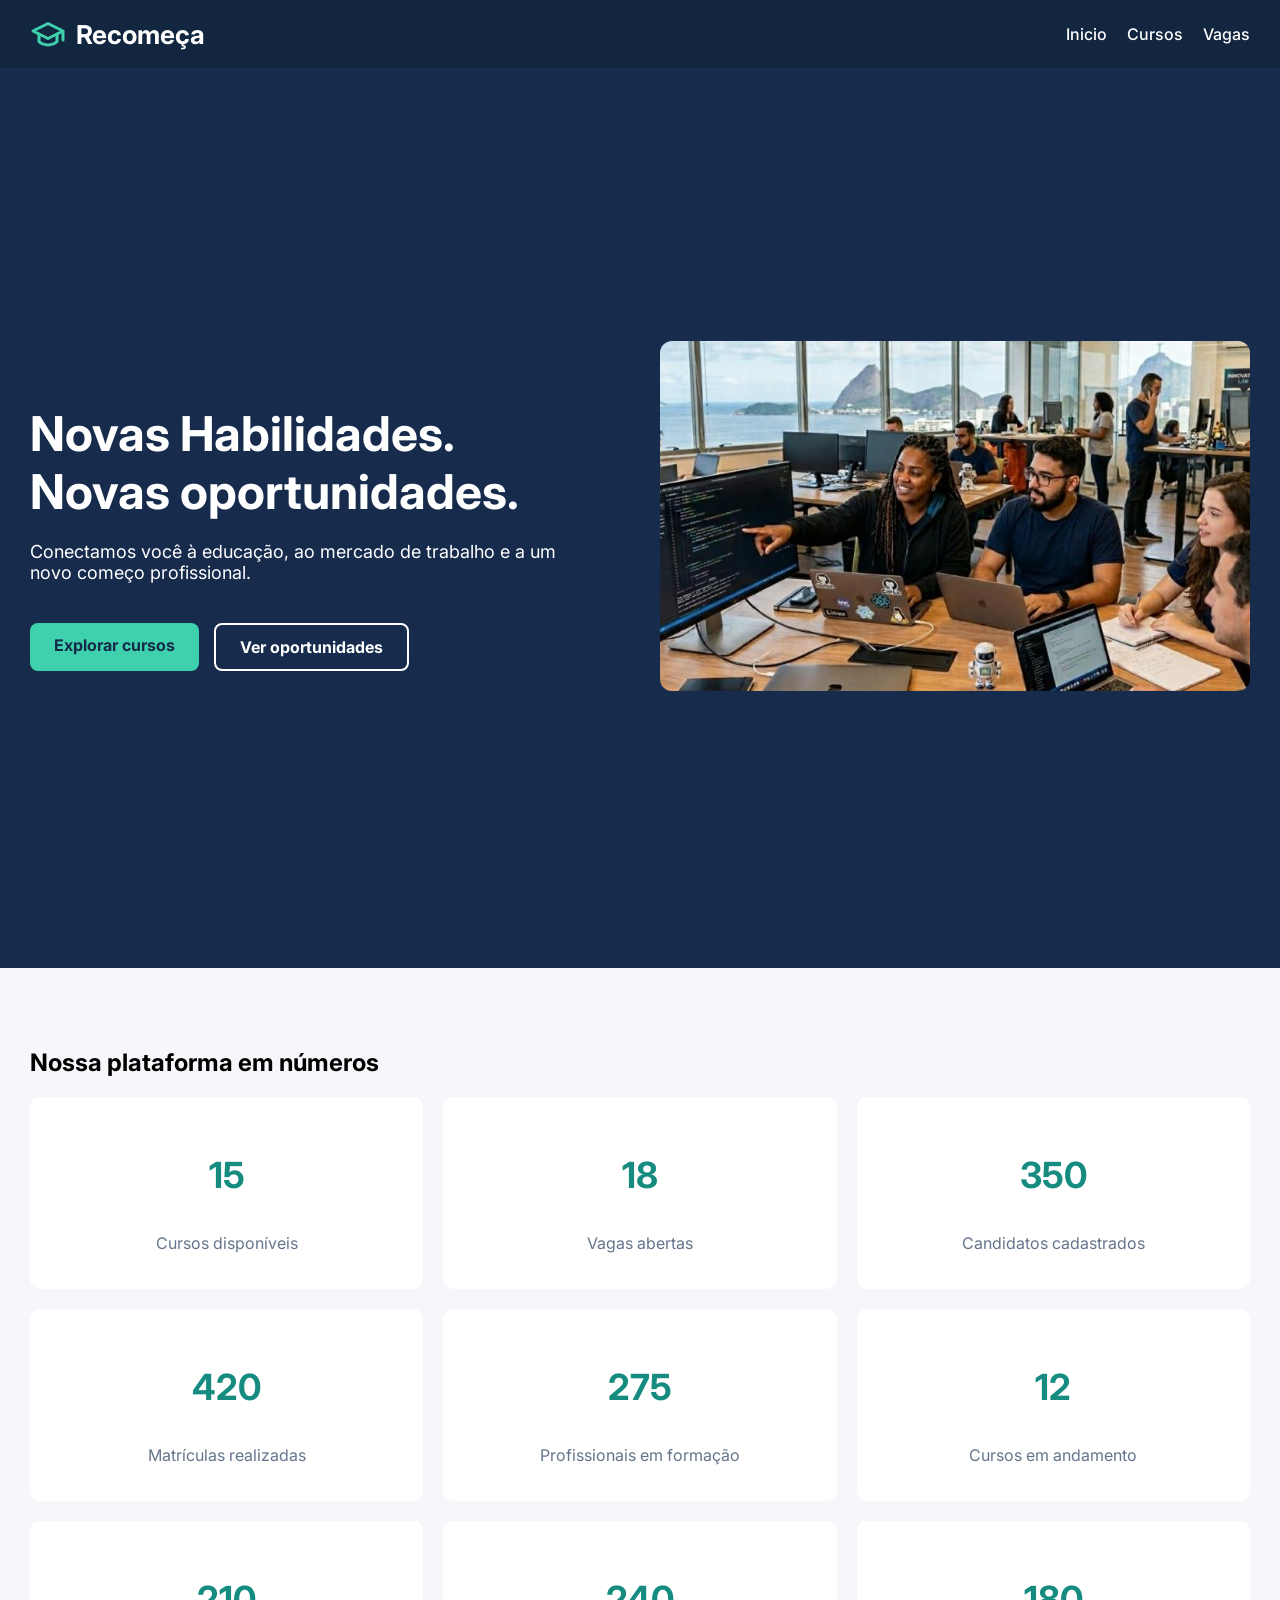
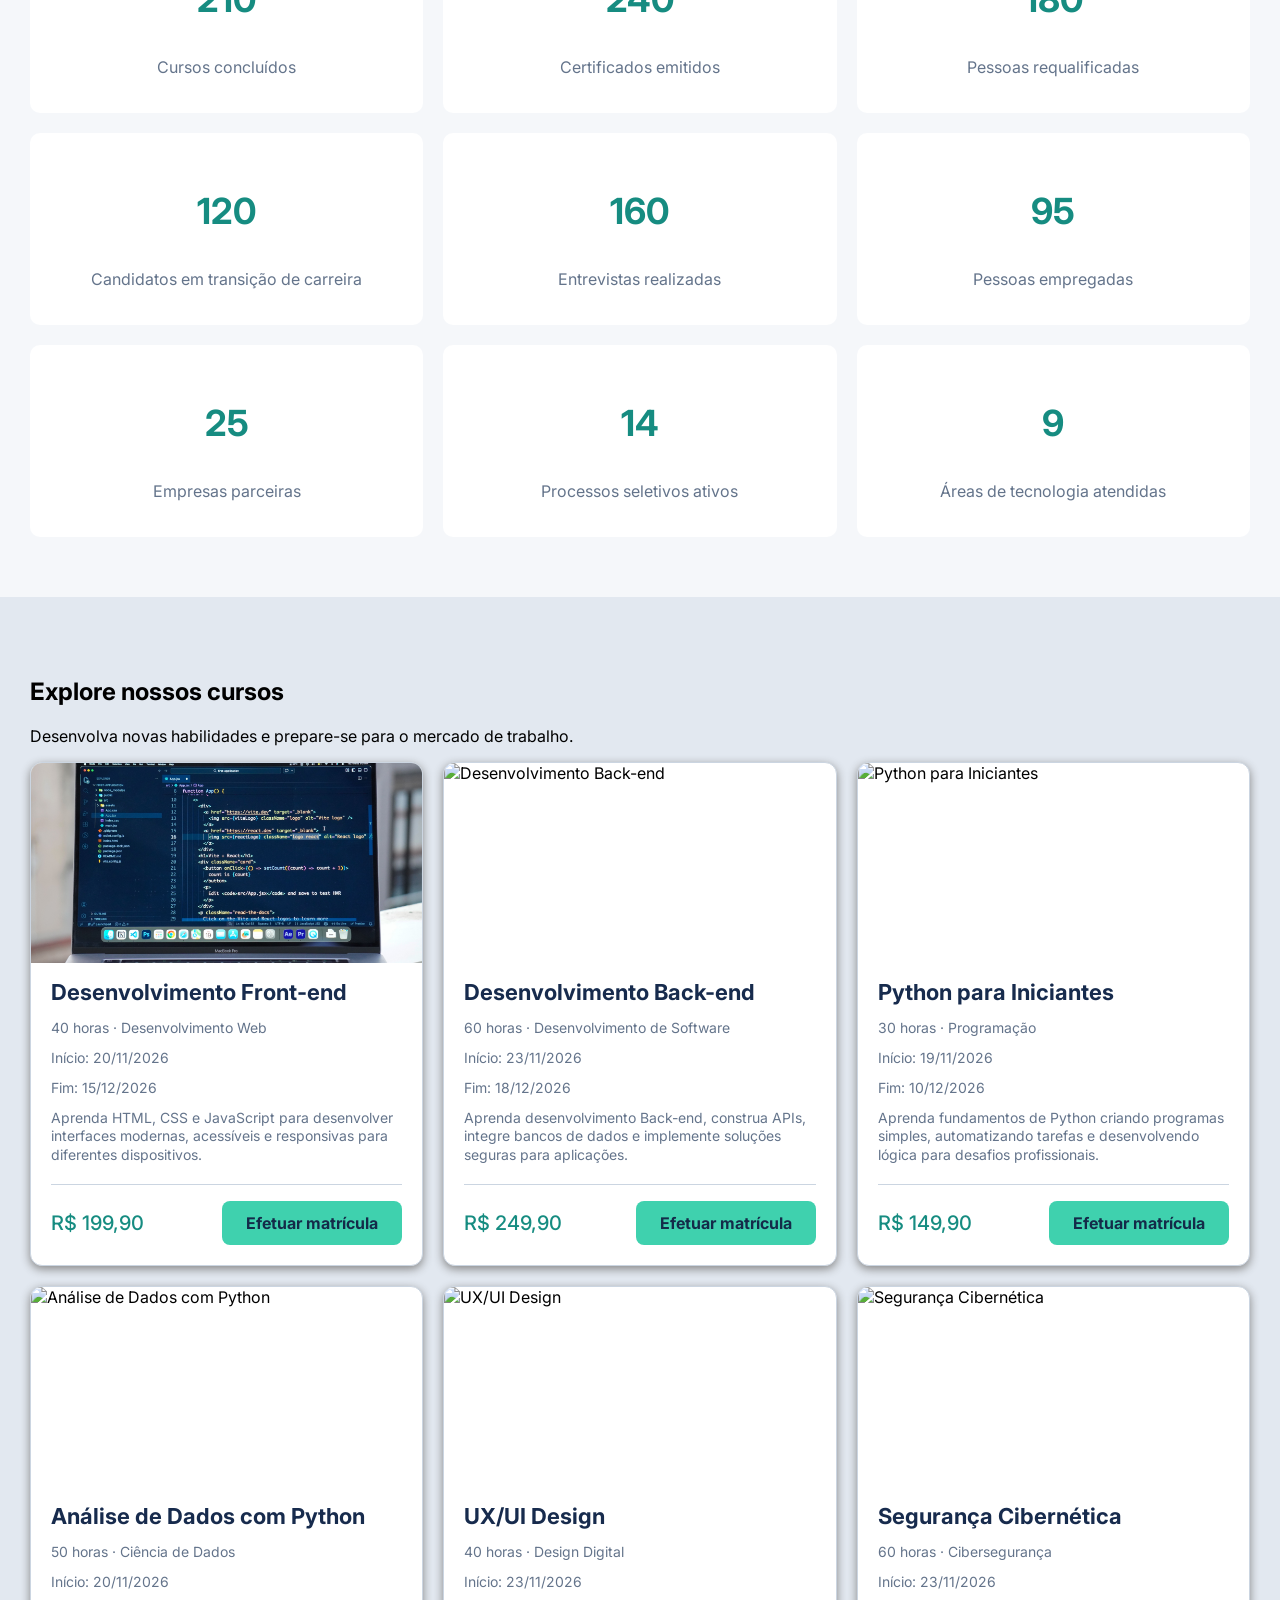
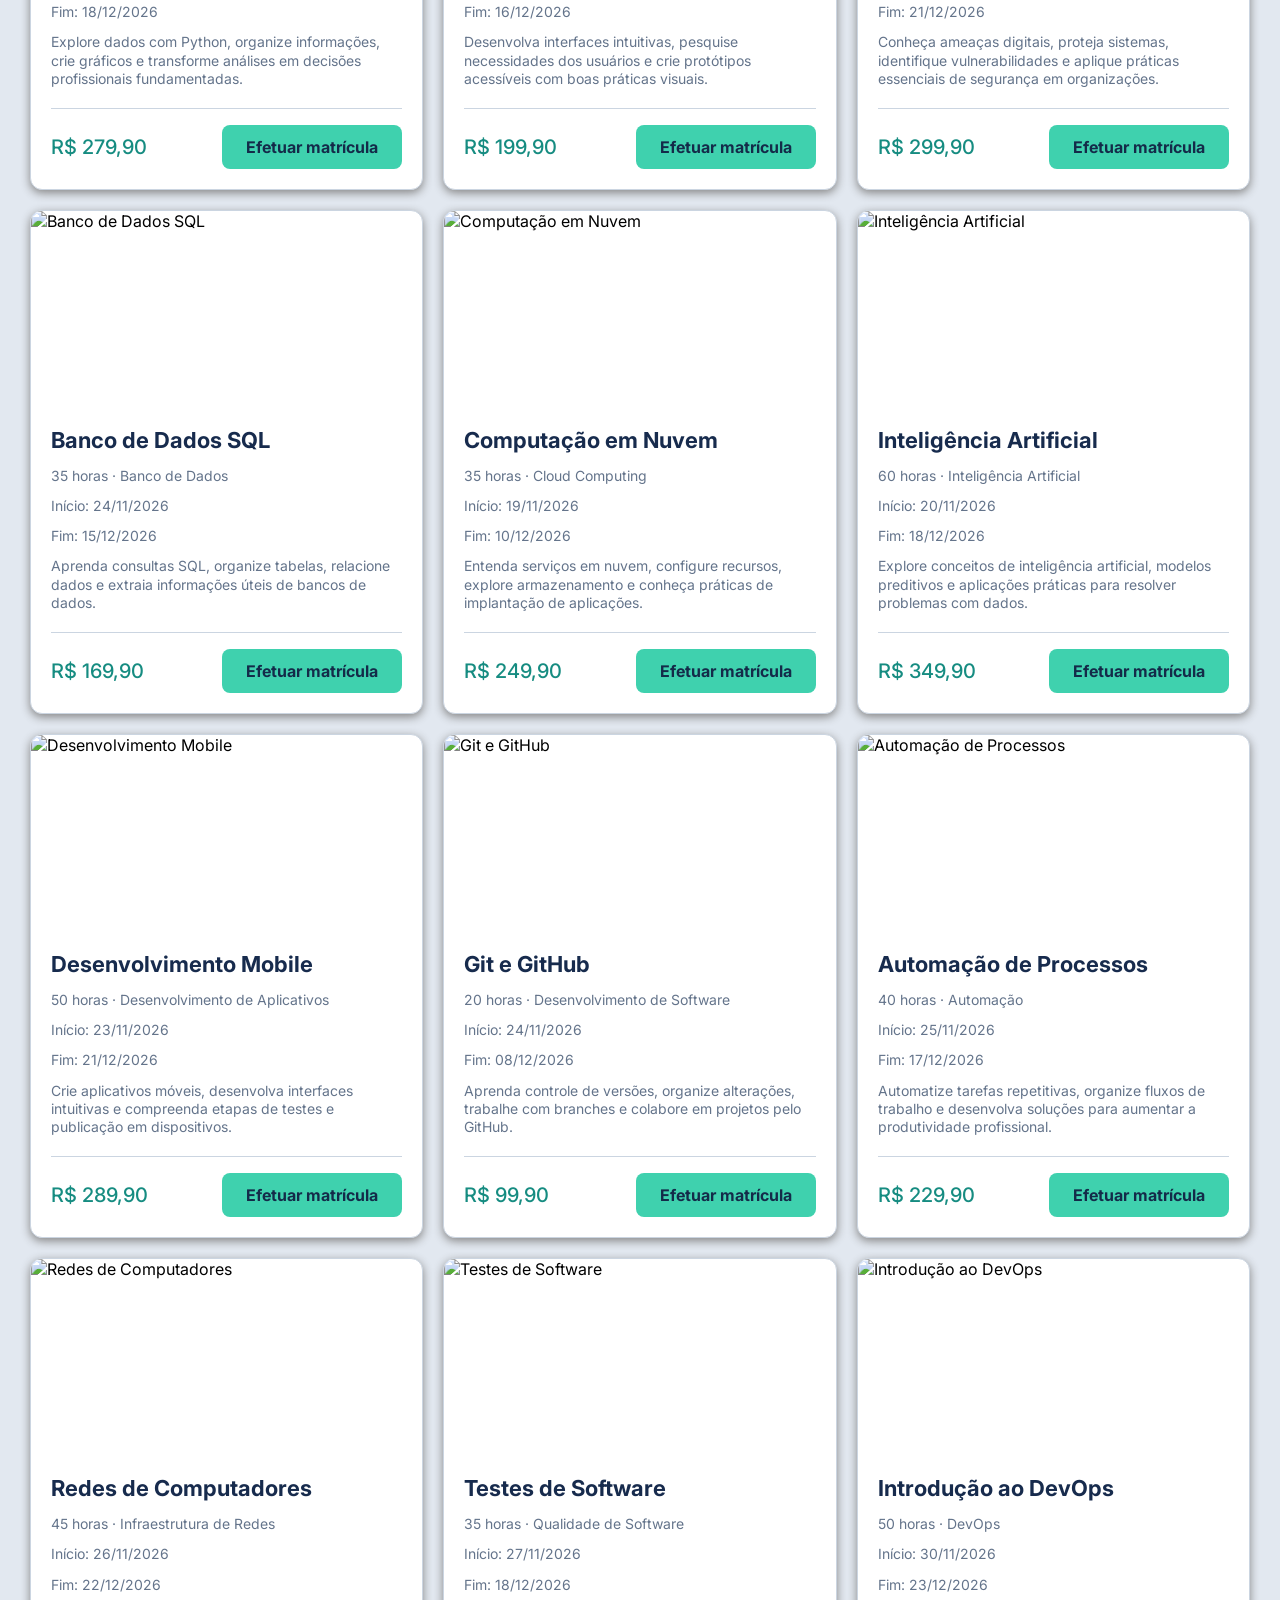
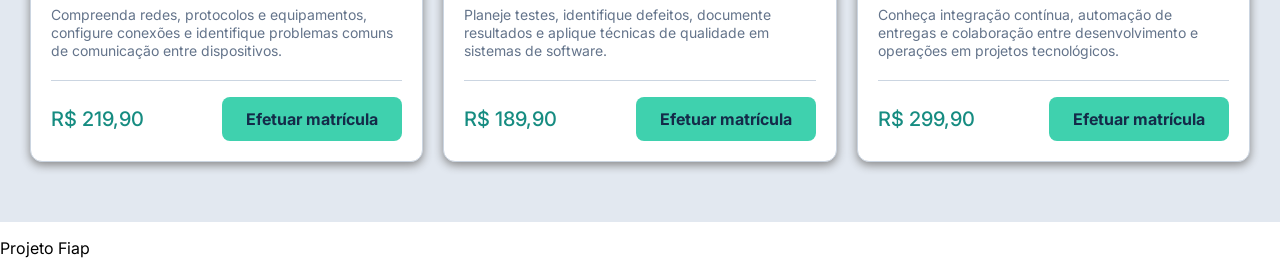
==== commit 9ee49a24: "Adicao da tela de cursos e melhorias gerais" ====
--- a/index.html
+++ b/index.html
@@ -1,58 +1,67 @@
-<!DOCTYPE html>
-<html lang="pt-br">
-
-<head>
-    <meta charset="UTF-8">
-    <meta name="viewport" content="width=device-width, initial-scale=1.0">
-    <link rel="stylesheet" href="css/styles.css">
-    <script type="module" src="js/script.js"></script>
-    <title>Recomeça</title>
-</head>
-
-<body>
-
-    <header class="cabecalho">
-        <h1>Recomeça</h1>
-
-        <nav class="menu">
-            <a href="#inicio">Inicio</a>
-            <a href="#cursos">Cursos</a>
-            <a href="#vagas">Vagas</a>
-        </nav>
-    </header>
-
-    <main>
-        <section id="inicio" class="hero">
-            <div class="hero-texto">
-                <h2>Novas Habilidades.<br>
-                    Novas oportunidades.
-                </h2>
-                <p>Conectamos você à educação, ao mercado de trabalho e a um novo começo profissional.</p>
-                <a href="#cursos" class="botao">Explorar cursos</a>
-            </div>
-
-            <div class="hero-image">
-                <img src="images/image.png" alt="ABC">
-            </div>
-        </section>
-
-        <section id="indicadores" class="indicadores">
-            <h2 id="titulo-indicadores">Nossa plataforma em números</h2>
-            <div class="indicadores-grid"></div>
-        </section>
-
-        <section id="cursos" class="cursos">
-            <h2>Explore nossos cursos</h2>
-            <p>Desenvolva novas habilidades e prepare-se para o mercado de trabalho.</p>
-
-            <div class="cursos-grid"></div>
-        </section>
-    </main>
-
-    <footer>
-        <p>Projeto Fiap</p>
-    </footer>
-    
-</body>
-
+<!DOCTYPE html>
+<html lang="pt-br">
+
+<head>
+    <meta charset="UTF-8">
+    <meta name="viewport" content="width=device-width, initial-scale=1.0">
+    <link rel="stylesheet" href="css/styles.css">
+    <link rel="preconnect" href="https://fonts.googleapis.com">
+    <link rel="preconnect" href="https://fonts.gstatic.com" crossorigin>
+    <link href="https://fonts.googleapis.com/css2?family=Inter:wght@400;500;600;700&display=swap" rel="stylesheet">
+    <script type="module" src="js/script.js"></script>
+    <title>Recomeça</title>
+</head>
+
+<body>
+
+    <header class="cabecalho">
+        <div class="logo">
+            <img src="images/recomeca.svg" alt="logo Recomeça" class="logo-icone">
+            <h1>Recomeça</h1>
+        </div>
+
+        <nav class="menu">
+            <a href="#inicio">Inicio</a>
+            <a href="#cursos">Cursos</a>
+            <a href="#vagas">Vagas</a>
+        </nav>
+    </header>
+
+    <main>
+        <section id="inicio" class="hero">
+            <div class="hero-texto">
+                <h2>Novas Habilidades.<br>
+                    Novas oportunidades.
+                </h2>
+                <p>Conectamos você à educação, ao mercado de trabalho e a um novo começo profissional.</p>
+                <div class="hero-botoes">
+                    <a href="#cursos" class="botao">Explorar cursos</a>
+                    <a href="#vagas" class="botao botao-secundario">Ver oportunidades</a>
+                </div>
+            </div>
+
+            <div class="hero-image">
+                <img src="images/image.png" alt="ABC">
+            </div>
+        </section>
+
+        <section id="indicadores" class="indicadores">
+            <h2 id="titulo-indicadores">Nossa plataforma em números</h2>
+            <div class="indicadores-grid"></div>
+        </section>
+
+        <section id="cursos" class="cursos">
+            <h2>Explore nossos cursos</h2>
+            <p>Desenvolva novas habilidades e prepare-se para o mercado de trabalho.</p>
+
+            <div class="cursos-grid"></div>
+        </section>
+    </main>
+
+    <footer>
+        <p>Projeto Fiap</p>
+    </footer>
+
+</body>
+
 </html>
--- a/css/styles.css
+++ b/css/styles.css
@@ -1,180 +1,277 @@
-body {
-  margin: 0;
-}
-
-* {
-    box-sizing: border-box;
-}
-
-.cabecalho {
-  display: flex;
-  justify-content: space-between;
-  align-items: center;
-  gap: 20px;
-  background-color: #172b4d;
-  color: white;
-}
-
-.menu {
-  display: flex;
-  gap: 20px;
-}
-
-.menu a {
-  color: white;
-  text-decoration: none;
-}
-
-.menu a:hover {
-  color: grey;
-}
-
-.hero {
-  background-color: #142b49;
-  color: white;
-  padding: 60px 30px;
-  display: flex;
-  gap: 40px;
-  align-items: center;
-  min-height: 100vh;
-}
-
-.hero h2 {
-  font-size: 48px;
-  line-height: 1.2;
-  max-width: 600px;
-  margin-bottom: 20px;
-}
-
-.hero p {
-  font-size: 18px;
-  margin-bottom: 30px;
-  max-width: 550px;
-}
-
-.hero-image {
-  flex: 1;
-  min-width: 0;
-}
-
-.hero-image img {
-  width: 100%;
-  max-width: 100%;
-  height: 350px;
-  object-fit: cover;
-  border-radius: 12px;
-}
-
-.hero-texto {
-  flex: 1;
-  min-width: 0;
-}
-
-.botao {
-  display: inline-block;
-  padding: 12px 24px;
-  background-color: #3fd1ae;
-  border-radius: 8px;
-  color: #142b49;
-  text-decoration: none;
-  font-weight: bold;
-  margin-top: 10px;
-}
-
-.botao:hover {
-  background-color: #2cb89a;
-}
-
-.indicadores {
-    background-color: #F5F7FA;
-    padding: 60px 30px;
-}
-
-.indicadores-grid {
-    display: grid;
-    grid-template-columns: repeat(3, 1fr);
-    gap: 20px;
-}
-
-.indicador-card {
-    background-color: white;
-    padding: 20px;
-    border-radius: 10px;
-    text-align: center;
-}
-
-.indicador-card h3 {
-    color: #168C81;
-    font-size: 36px;
-}
-
-.indicador-card p {
-    color: #64748B;
-    font-size: 16px;
-}
-
-.cursos {
-    background-color: #E2E8F0;
-    padding: 60px 30px;
-}
-
-.cursos-grid {
-    display: grid;
-    grid-template-columns: repeat(3, 1fr);
-    gap: 20px;
-}
-
-.curso-card {
-    background-color: white;
-    border-radius: 12px;
-    overflow: hidden;
-    border: 1.5px solid #CBD5E1;
-    box-shadow: 0px 3px 10px rgb(134, 134, 134);
-}
-
-.curso-card img {
-    width: 100%;
-    height: 200px;
-    object-fit: cover;
-    display: block;
-}
-
-.curso-card h3 {
-    color: #172B4D;
-    font-size: 22px;
-    
-}
-
-@media (max-width: 900px) {
-    .cursos-grid {
-        grid-template-columns: repeat(2, 1fr);
-    }
-}
-
-@media (max-width: 600px) {
-  .hero {
-    padding: 40px 20px;
-    flex-direction: column;
-  }
-
-  .hero h2 {
-    font-size: 30px;
-  }
-
-  .hero p {
-    font-size: 16px;
-  }
-
-  .hero-image {
-    flex: none;
-    width: 100%;
-  }
-
-  .indicadores-grid {
-    grid-template-columns: repeat(2, 1fr);
-  }
-
-  .cursos-grid {
-    grid-template-columns: repeat(1, 1fr);
- }
+body {
+	margin: 0;
+	font-family: "Inter", Arial, sans-serif;
+}
+
+* {
+	box-sizing: border-box;
+}
+
+html {
+    scroll-padding-top: 68px;
+    scroll-behavior: smooth;
+}
+
+.cabecalho {
+	display: flex;
+	justify-content: space-between;
+	align-items: center;
+	gap: 20px;
+	background-color: #12263F;
+	color: white;
+	padding: 16px 30px;
+	position: sticky;
+    top: 0;
+    z-index: 1000;
+}
+
+.cabecalho h1 {
+	font-size: 26px;
+	margin: 0;
+}
+
+.logo {
+    display: flex;
+    align-items: center;
+    gap: 10px;
+}
+
+.logo h1 {
+    margin: 0;
+}
+
+.logo-icone {
+	width: 36px;
+	height: 36px;
+}
+
+.menu {
+	display: flex;
+	gap: 20px;
+}
+
+.menu a {
+	color: white;
+	text-decoration: none;
+	font-size: 16px;
+	font-weight: 500;
+}
+
+.menu a:hover {
+	color: #3fd1ae;
+}
+
+.hero { 
+	background-color: #172b4d;
+	color: white;
+	padding: 60px 30px;
+	display: flex;
+	gap: 40px;
+	align-items: center;
+	min-height: 100vh;
+}
+
+.hero h2 {
+	font-size: 48px;
+	line-height: 1.2;
+	max-width: 600px;
+	margin-bottom: 20px;
+}
+
+.hero p {
+	font-size: 18px;
+	margin-bottom: 30px;
+	max-width: 550px;
+}
+
+.hero-image {
+	flex: 1;
+	min-width: 0;
+}
+
+.hero-image img {
+	width: 100%;
+	max-width: 100%;
+	height: 350px;
+	object-fit: cover;
+	border-radius: 12px;
+}
+
+.hero-texto {
+	flex: 1;
+	min-width: 0;
+}
+
+.hero-botoes {
+	display: flex;
+	gap: 15px;
+	flex-wrap: wrap;
+}
+
+.botao {
+	display: inline-block;
+	padding: 12px 24px;
+	background-color: #3fd1ae;
+	border-radius: 8px;
+	color: #142b49;
+	text-decoration: none;
+	font-weight: bold;
+	margin-top: 10px;
+}
+
+.botao:hover {
+	background-color: #2cb89a;
+}
+
+.botao-secundario {
+	background-color: transparent;
+	border: 2px solid white;
+	color: white;
+}
+
+.botao-secundario:hover {
+	background-color: white;
+	color: #142b49;
+}
+
+.indicadores {
+	background-color: #f5f7fa;
+	padding: 60px 30px;
+}
+
+.indicadores-grid {
+	display: grid;
+	grid-template-columns: repeat(3, 1fr);
+	gap: 20px;
+}
+
+.indicador-card {
+	background-color: white;
+	padding: 20px;
+	border-radius: 10px;
+	text-align: center;
+}
+
+.indicador-card h3 {
+	color: #168c81;
+	font-size: 36px;
+}
+
+.indicador-card p {
+	color: #64748b;
+	font-size: 16px;
+}
+
+.cursos {
+	background-color: #e2e8f0;
+	padding: 60px 30px;
+}
+
+.cursos-grid {
+	display: grid;
+	grid-template-columns: repeat(3, 1fr);
+	gap: 20px;
+}
+
+.curso-card {
+	display: flex;
+	flex-direction: column;
+	background-color: white;
+	border-radius: 12px;
+	overflow: hidden;
+	border: 1.5px solid #cbd5e1;
+	box-shadow: 0px 3px 10px rgb(134, 134, 134);
+	height: 100%;
+}
+
+.curso-card img {
+	width: 100%;
+	height: 200px;
+	object-fit: cover;
+	display: block;
+}
+
+.curso-card h3 {
+	color: #172b4d;
+	font-size: 22px;
+	padding: 0 20px;
+	margin: 16px 0 8px;
+}
+
+.curso-card p {
+	padding: 0 20px;
+	margin: 6px 0;
+	color: #64748b;
+	font-size: 14px;
+	line-height: 1.3;
+}
+
+.curso-card .curso-resumo {
+	margin-bottom: 20px;
+}
+
+.curso-rodape {
+	display: flex;
+	justify-content: space-between;
+	align-items: center;
+	gap: 12px;
+	border-top: 1px solid #cbd5e1;
+	margin: auto 20px 0;
+	padding: 16px 0 20px;
+}
+
+.curso-card .curso-preco {
+	padding: 0;
+	margin: 0;
+	font-size: 20px;
+	font-weight: 500;
+	color: #168c81;
+}
+
+.curso-card .botao {
+	margin: 0;
+	flex-shrink: 0;
+}
+
+@media (max-width: 900px) {
+	.cursos-grid {
+		grid-template-columns: repeat(2, 1fr);
+	}
+}
+
+@media (max-width: 600px) {
+	.hero {
+		padding: 40px 20px;
+		flex-direction: column;
+	}
+
+	.hero h2 {
+		font-size: 30px;
+	}
+
+	.hero p {
+		font-size: 16px;
+	}
+
+	.hero-image {
+		flex: none;
+		width: 100%;
+	}
+
+	.indicadores-grid {
+		grid-template-columns: repeat(2, 1fr);
+	}
+
+	.cursos-grid {
+		grid-template-columns: repeat(1, 1fr);
+	}
+
+	.curso-rodape {
+		flex-direction: column;
+		align-items: stretch;
+	}
+
+	.curso-card .botao {
+		text-align: center;
+	}
 }
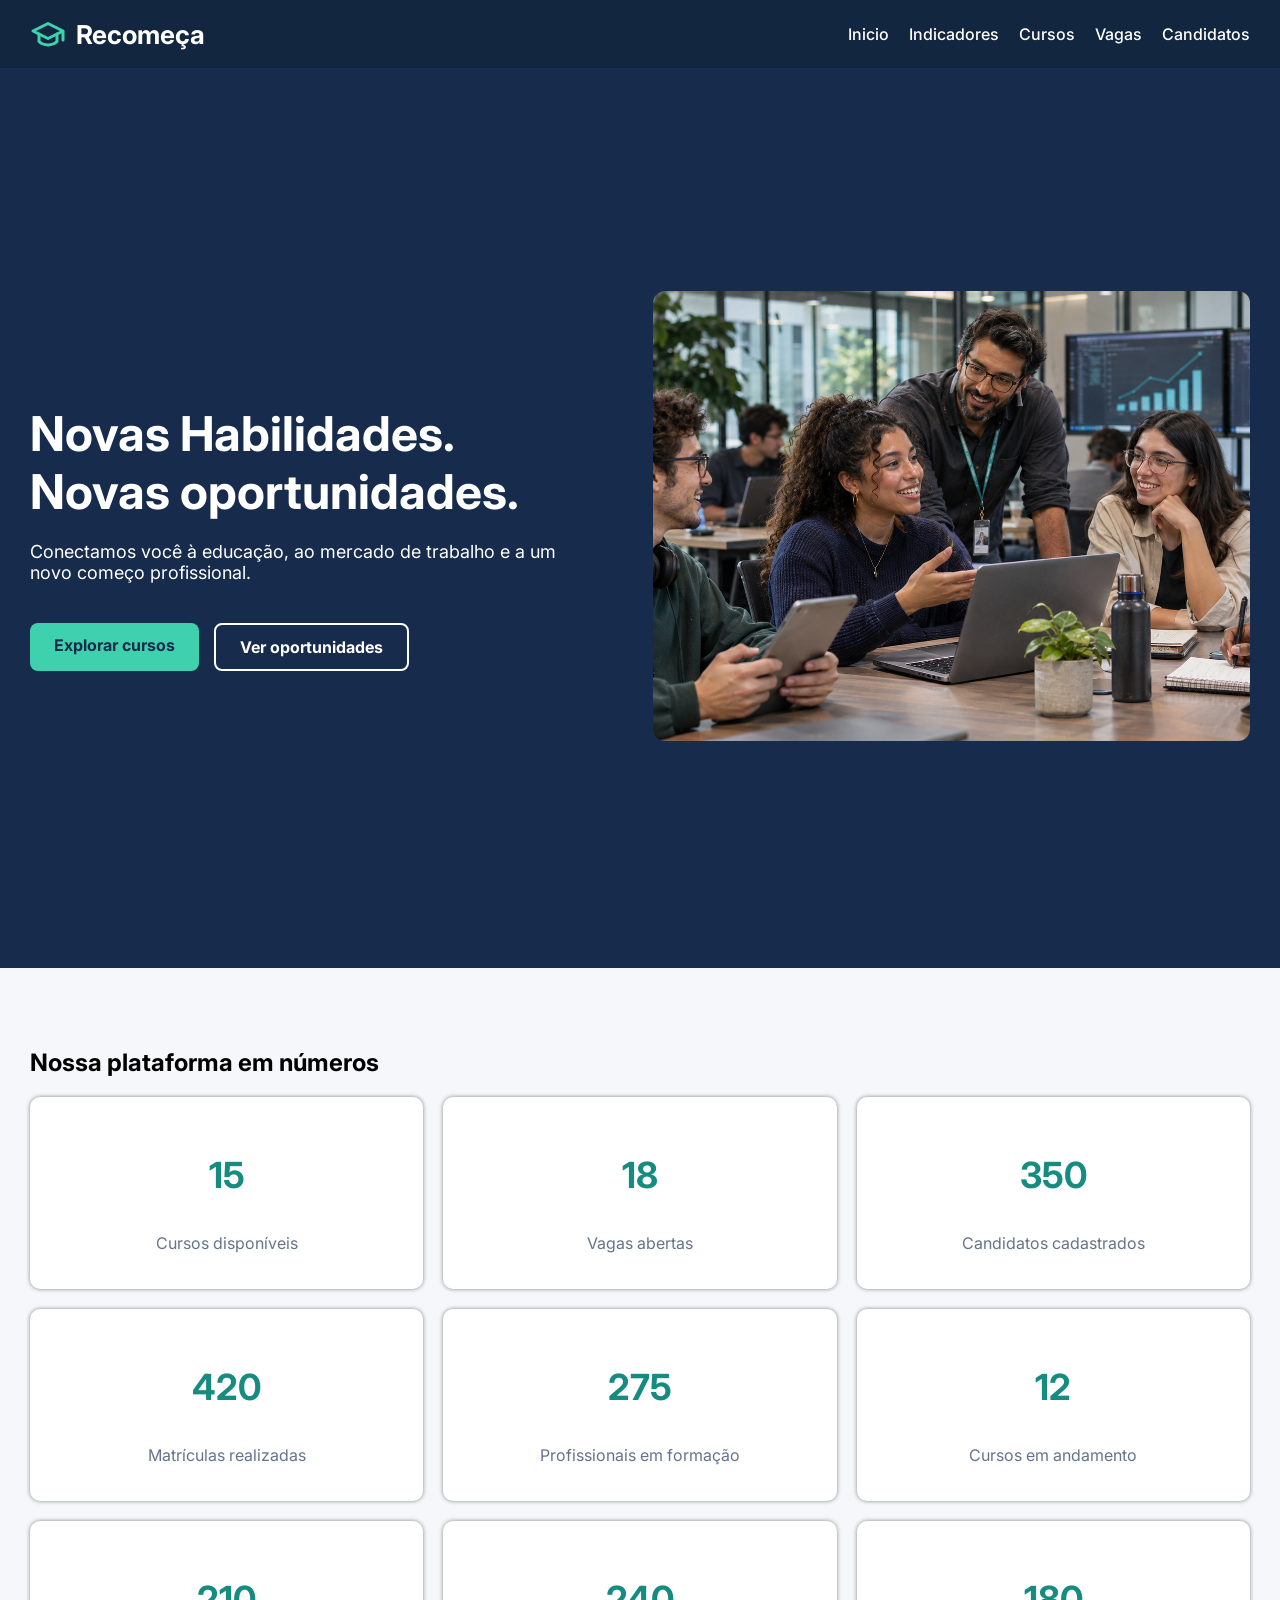
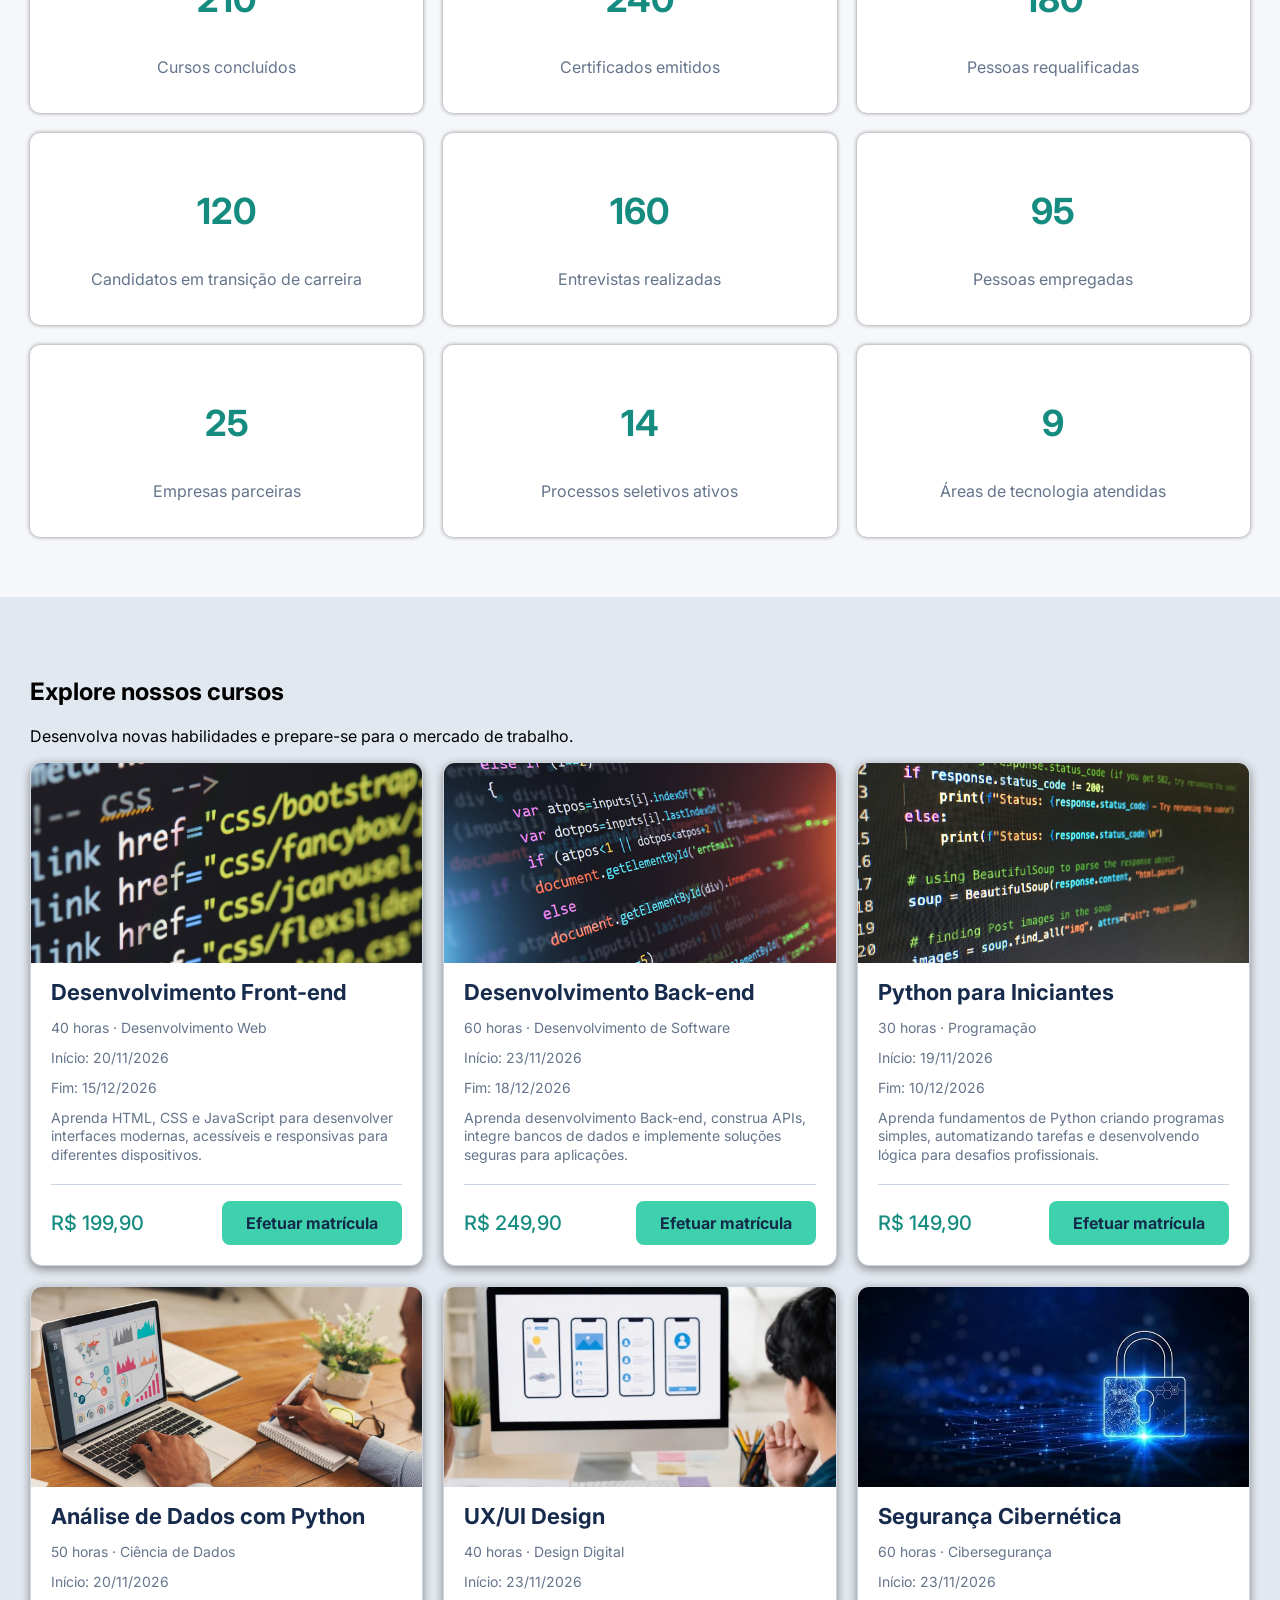
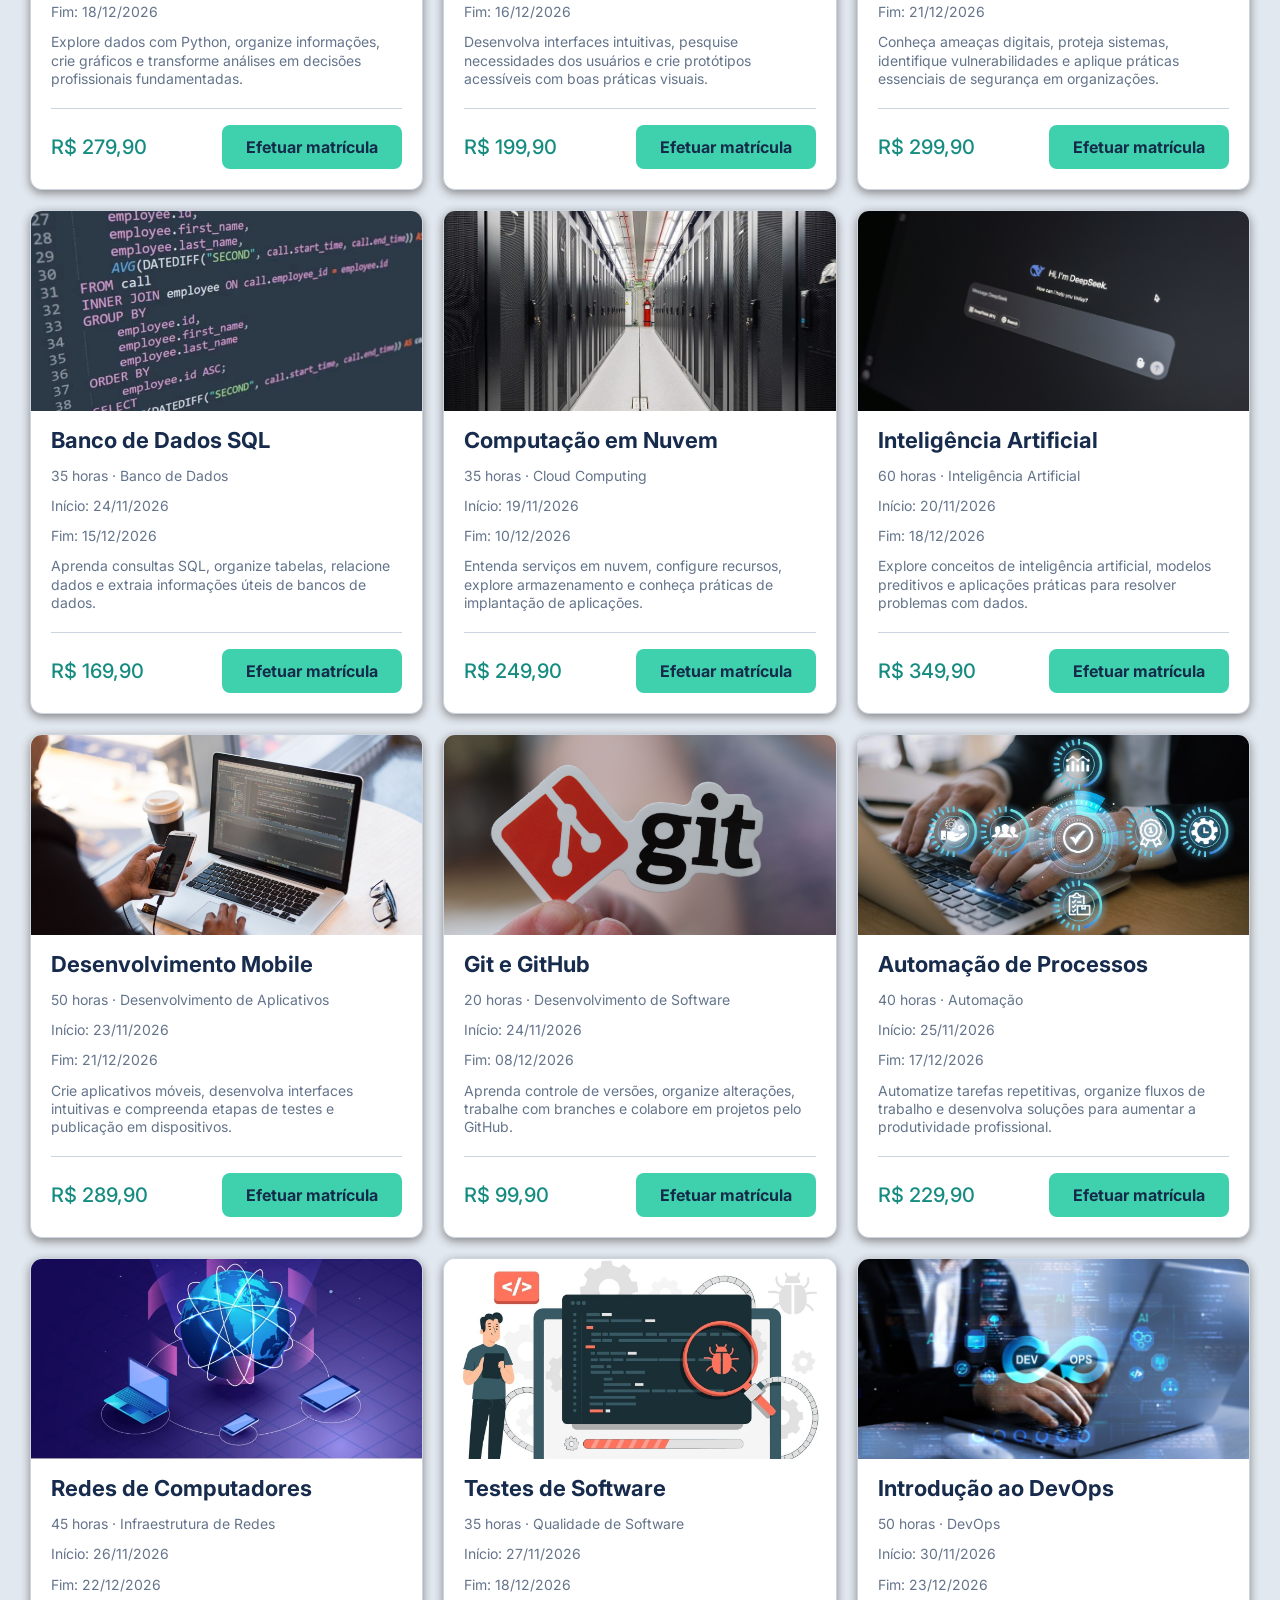
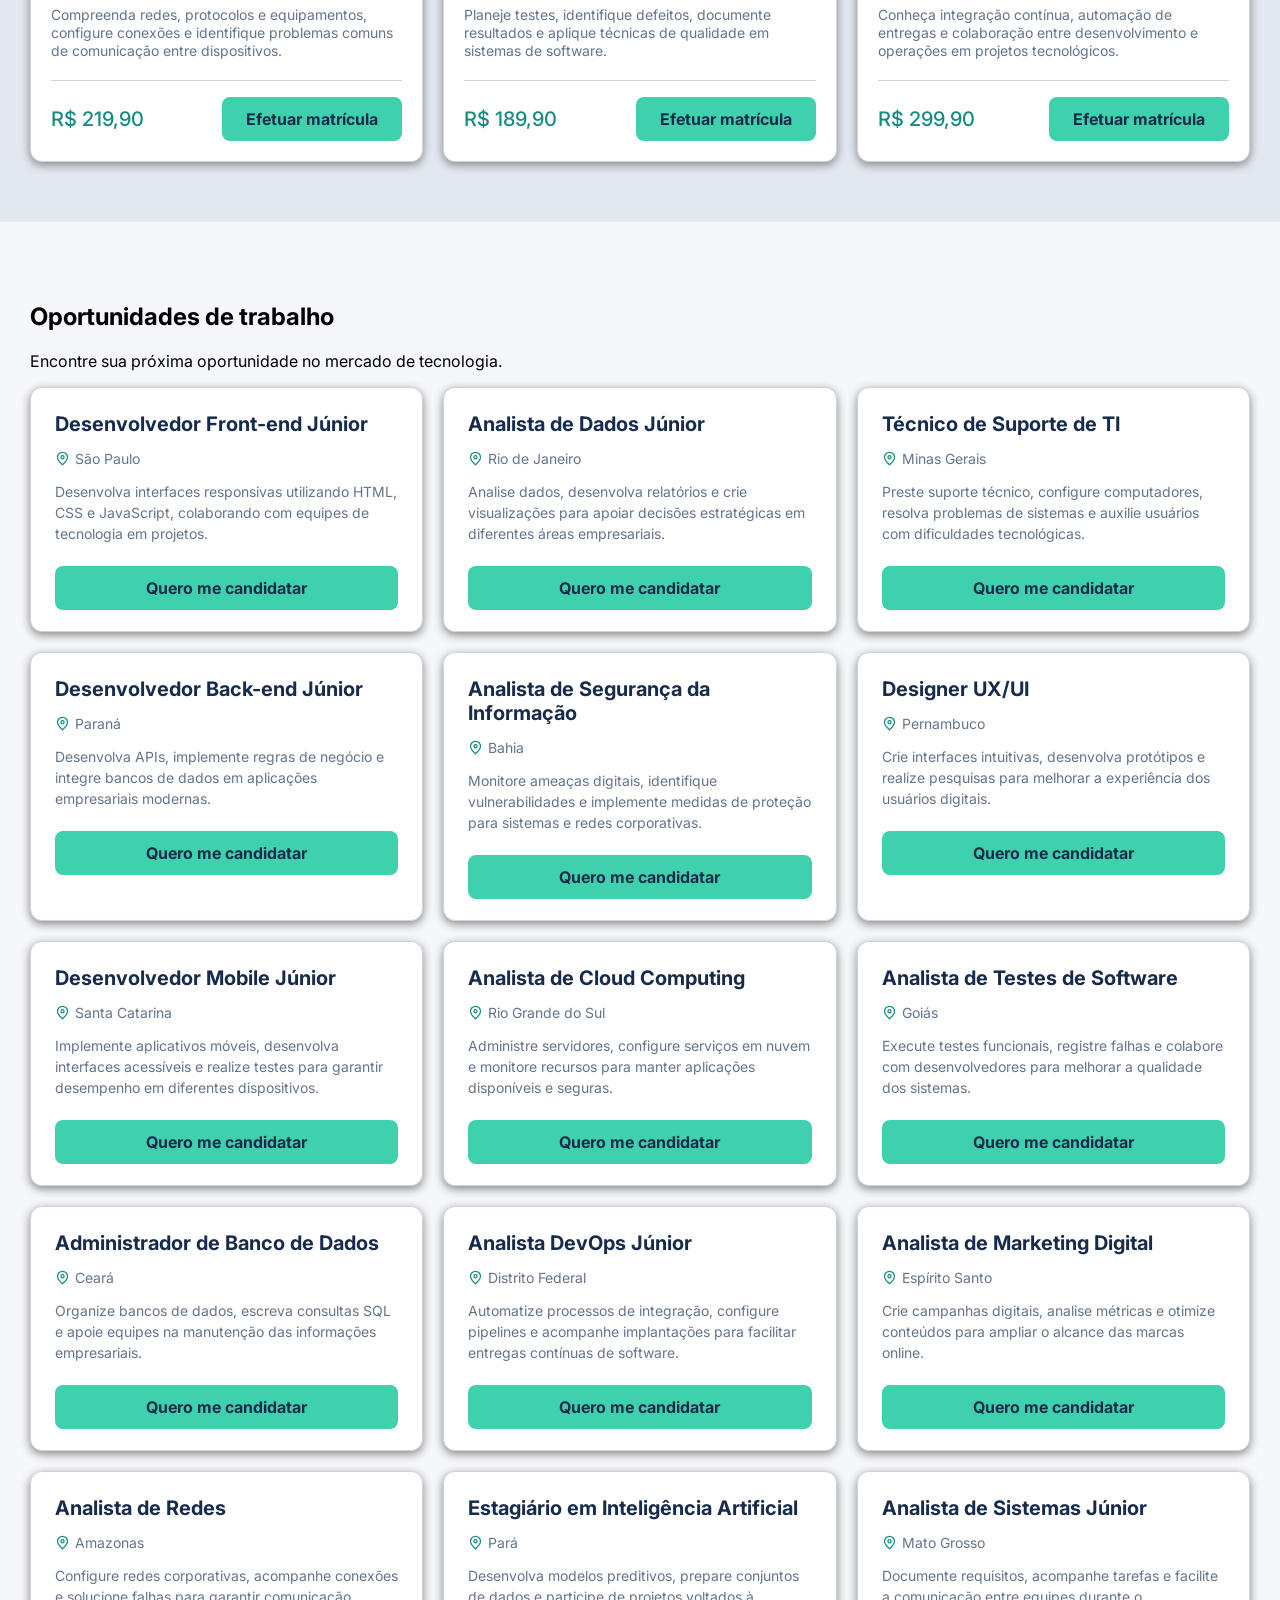
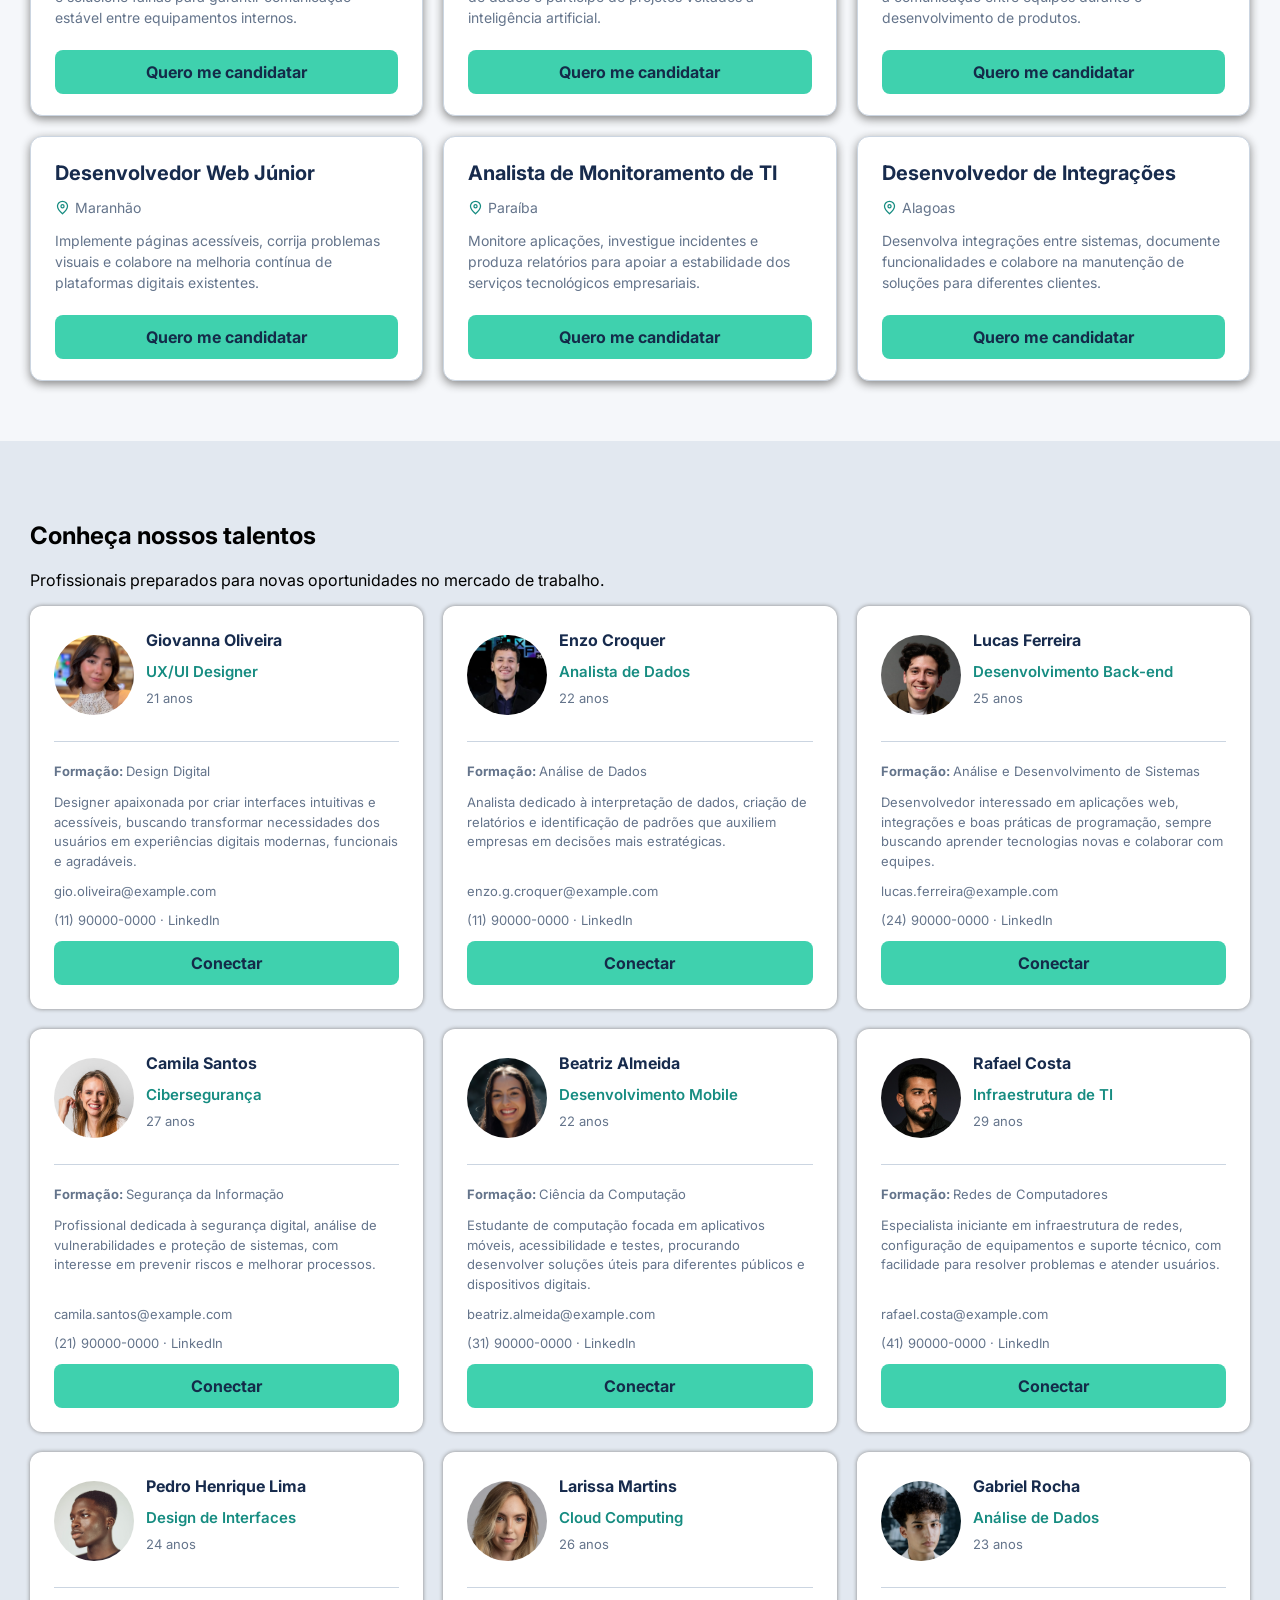
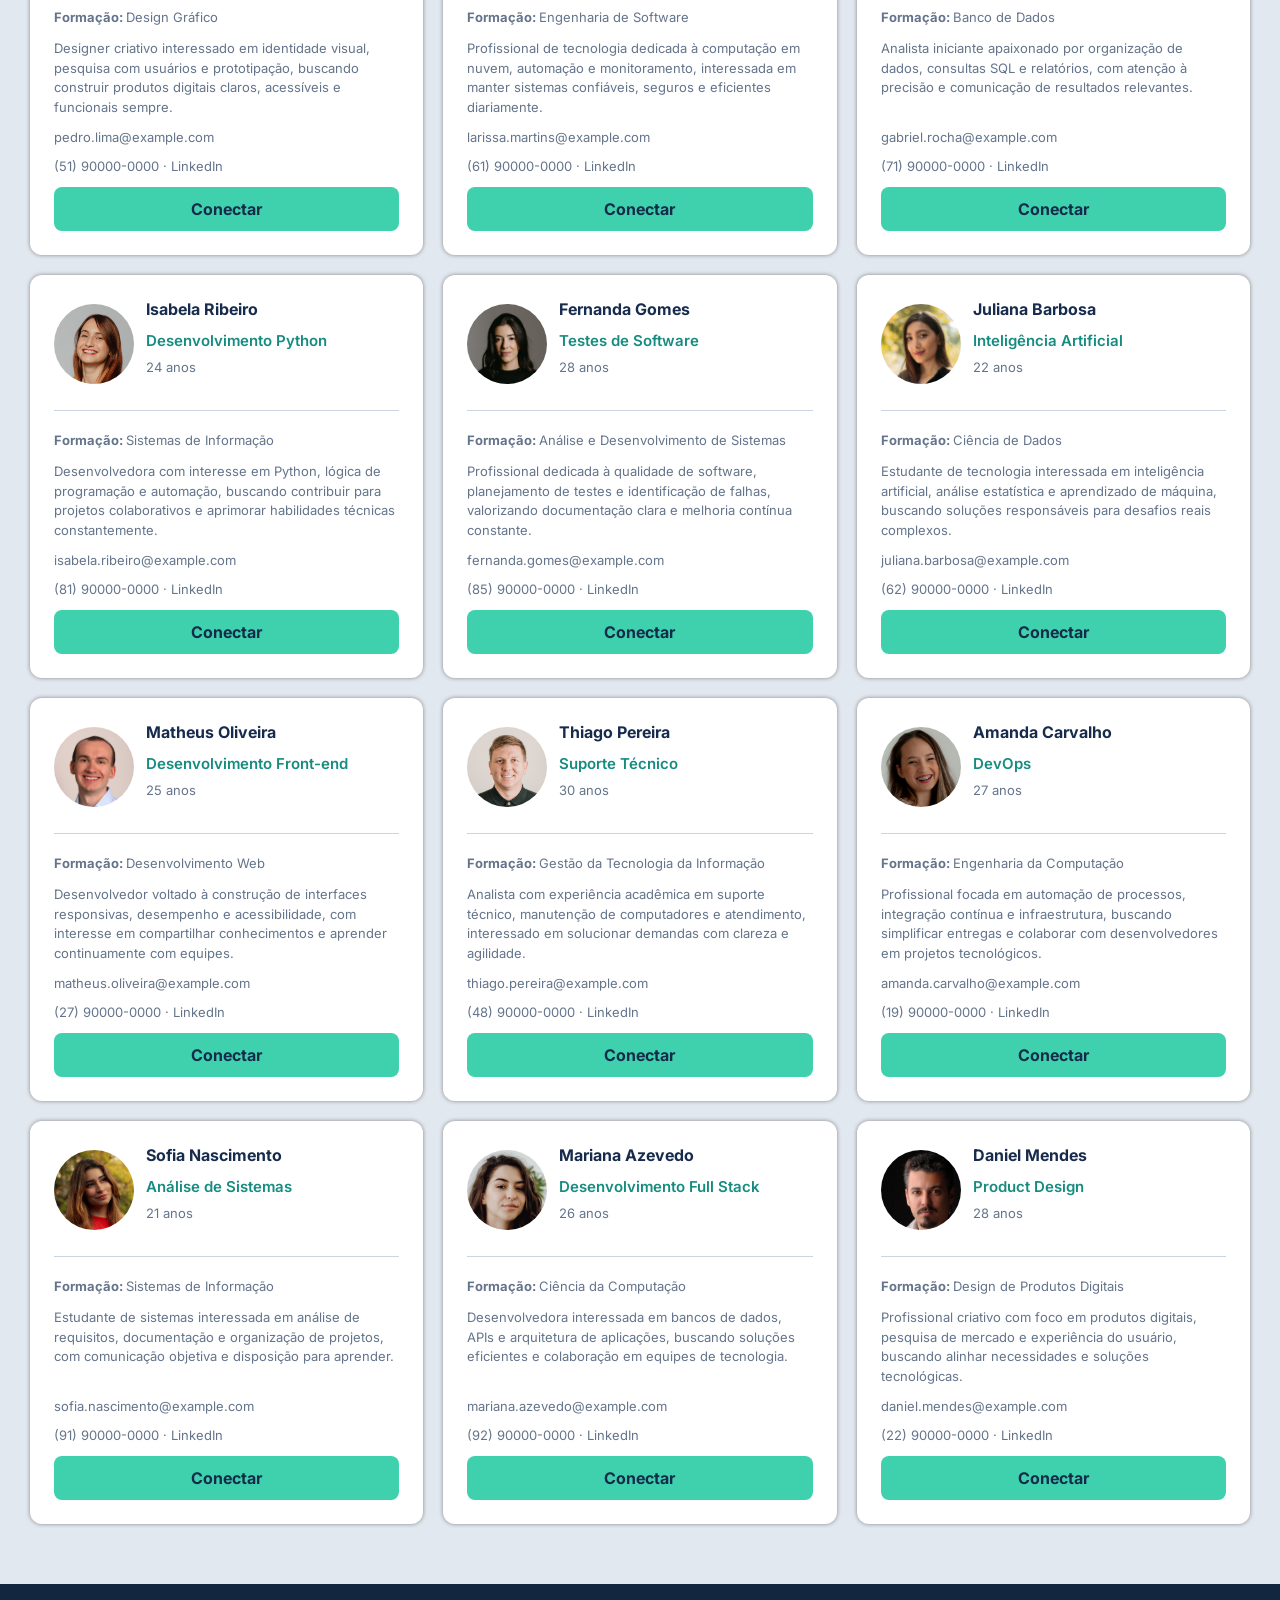
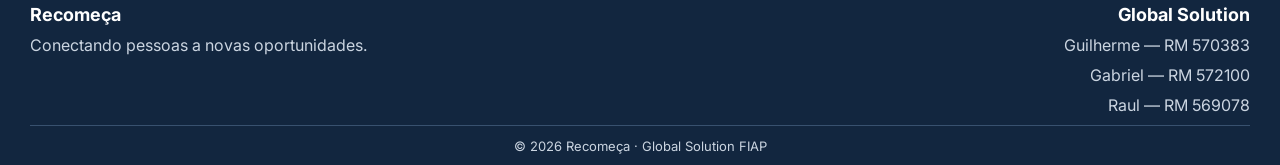
==== commit bd6db4bf: "projeto recomeca finalizado" ====
--- a/index.html
+++ b/index.html
@@ -22,8 +22,10 @@
 
         <nav class="menu">
             <a href="#inicio">Inicio</a>
+            <a href="#indicadores">Indicadores</a>
             <a href="#cursos">Cursos</a>
             <a href="#vagas">Vagas</a>
+            <a href="#candidatos">Candidatos</a>
         </nav>
     </header>
 
@@ -41,7 +43,7 @@
             </div>
 
             <div class="hero-image">
-                <img src="images/image.png" alt="ABC">
+                <img src="images/hero.png" alt="Pessoas conversando durante estudo">
             </div>
         </section>
 
@@ -56,10 +58,38 @@
 
             <div class="cursos-grid"></div>
         </section>
+
+        <section id="vagas" class="oportunidades">
+            <h2>Oportunidades de trabalho</h2>
+            <p>Encontre sua próxima oportunidade no mercado de tecnologia.</p>
+
+            <div class="oportunidades-grid">
+            </div>
+        </section>
+
+        <section id="candidatos" class="candidatos">
+            <h2>Conheça nossos talentos</h2>
+            <p>Profissionais preparados para novas oportunidades no mercado de trabalho.</p>
+
+            <div class="candidatos-grid"></div>
+        </section>
     </main>
 
-    <footer>
-        <p>Projeto Fiap</p>
+    <footer class="rodape">
+        <div class="rodape-conteudo">
+            <div>
+                <h2>Recomeça</h2>
+                <p>Conectando pessoas a novas oportunidades.</p>
+            </div>
+
+            <div class="rodape-integrantes">
+                <h3>Global Solution</h3>
+                <p>Guilherme — RM 570383</p>
+                <p>Gabriel — RM 572100</p>
+                <p>Raul — RM 569078</p>
+            </div>
+        </div>
+        <p class="rodape-final">© 2026 Recomeça · Global Solution FIAP</p>
     </footer>
 
 </body>
--- a/css/styles.css
+++ b/css/styles.css
@@ -2,16 +2,13 @@
 	margin: 0;
 	font-family: "Inter", Arial, sans-serif;
 }
-
 * {
 	box-sizing: border-box;
 }
-
 html {
-    scroll-padding-top: 68px;
-    scroll-behavior: smooth;
-}
-
+	scroll-padding-top: 68px;
+	scroll-behavior: smooth;
+}
 .cabecalho {
 	display: flex;
 	justify-content: space-between;
@@ -21,93 +18,71 @@
 	color: white;
 	padding: 16px 30px;
 	position: sticky;
-    top: 0;
-    z-index: 1000;
-}
-
+	top: 0;
+	z-index: 1000;
+}
 .cabecalho h1 {
 	font-size: 26px;
 	margin: 0;
 }
-
 .logo {
-    display: flex;
-    align-items: center;
-    gap: 10px;
-}
-
-.logo h1 {
-    margin: 0;
-}
-
+	display: flex;
+	align-items: center;
+	gap: 10px;
+}
 .logo-icone {
 	width: 36px;
 	height: 36px;
 }
-
 .menu {
 	display: flex;
 	gap: 20px;
 }
-
 .menu a {
 	color: white;
 	text-decoration: none;
 	font-size: 16px;
 	font-weight: 500;
 }
-
 .menu a:hover {
 	color: #3fd1ae;
 }
-
-.hero { 
+.hero {
 	background-color: #172b4d;
 	color: white;
 	padding: 60px 30px;
 	display: flex;
-	gap: 40px;
+	gap: 25px;
 	align-items: center;
 	min-height: 100vh;
 }
-
 .hero h2 {
 	font-size: 48px;
 	line-height: 1.2;
 	max-width: 600px;
 	margin-bottom: 20px;
 }
-
 .hero p {
 	font-size: 18px;
 	margin-bottom: 30px;
 	max-width: 550px;
 }
-
-.hero-image {
-	flex: 1;
-	min-width: 0;
-}
-
+.hero-image,
+.hero-texto {
+    flex: 1;
+    min-width: 0;
+}
 .hero-image img {
 	width: 100%;
-	max-width: 100%;
-	height: 350px;
+	height: 450px;
 	object-fit: cover;
 	border-radius: 12px;
 }
-
-.hero-texto {
-	flex: 1;
-	min-width: 0;
-}
-
 .hero-botoes {
 	display: flex;
 	gap: 15px;
 	flex-wrap: wrap;
 }
-
 .botao {
 	display: inline-block;
 	padding: 12px 24px;
@@ -118,61 +93,55 @@
 	font-weight: bold;
 	margin-top: 10px;
 }
-
 .botao:hover {
 	background-color: #2cb89a;
 }
-
 .botao-secundario {
 	background-color: transparent;
 	border: 2px solid white;
 	color: white;
 }
-
 .botao-secundario:hover {
 	background-color: white;
 	color: #142b49;
 }
-
-.indicadores {
-	background-color: #f5f7fa;
-	padding: 60px 30px;
-}
-
-.indicadores-grid {
-	display: grid;
-	grid-template-columns: repeat(3, 1fr);
-	gap: 20px;
-}
-
+.indicadores,
+.cursos,
+.oportunidades,
+.candidatos {
+    padding: 60px 30px;
+}
+.cursos,
+.candidatos {
+    background-color: #e2e8f0;
+}
+.indicadores,
+.oportunidades {
+    background-color: #f5f7fa;
+}
+.indicadores-grid,
+.cursos-grid,
+.oportunidades-grid,
+.candidatos-grid {
+    display: grid;
+    grid-template-columns: repeat(3, 1fr);
+    gap: 20px;
+}
 .indicador-card {
 	background-color: white;
 	padding: 20px;
 	border-radius: 10px;
 	text-align: center;
-}
-
+	box-shadow: 0px 0px 4px rgb(134, 134, 134);
+}
 .indicador-card h3 {
 	color: #168c81;
 	font-size: 36px;
 }
-
 .indicador-card p {
 	color: #64748b;
 	font-size: 16px;
 }
-
-.cursos {
-	background-color: #e2e8f0;
-	padding: 60px 30px;
-}
-
-.cursos-grid {
-	display: grid;
-	grid-template-columns: repeat(3, 1fr);
-	gap: 20px;
-}
-
 .curso-card {
 	display: flex;
 	flex-direction: column;
@@ -183,21 +152,18 @@
 	box-shadow: 0px 3px 10px rgb(134, 134, 134);
 	height: 100%;
 }
-
 .curso-card img {
 	width: 100%;
 	height: 200px;
 	object-fit: cover;
 	display: block;
 }
-
 .curso-card h3 {
 	color: #172b4d;
 	font-size: 22px;
 	padding: 0 20px;
 	margin: 16px 0 8px;
 }
-
 .curso-card p {
 	padding: 0 20px;
 	margin: 6px 0;
@@ -205,11 +171,9 @@
 	font-size: 14px;
 	line-height: 1.3;
 }
-
 .curso-card .curso-resumo {
 	margin-bottom: 20px;
 }
-
 .curso-rodape {
 	display: flex;
 	justify-content: space-between;
@@ -219,7 +183,6 @@
 	margin: auto 20px 0;
 	padding: 16px 0 20px;
 }
-
 .curso-card .curso-preco {
 	padding: 0;
 	margin: 0;
@@ -227,51 +190,208 @@
 	font-weight: 500;
 	color: #168c81;
 }
-
 .curso-card .botao {
 	margin: 0;
 	flex-shrink: 0;
 }
-
+.vaga-card {
+	display: flex;
+	flex-direction: column;
+	background-color: white;
+	padding: 24px;
+	border: 1px solid #cbd5e1;
+	border-radius: 12px;
+	box-shadow: 0 3px 10px rgb(134, 134, 134);
+}
+.vaga-card h3 {
+	color: #172b4d;
+	font-size: 20px;
+	margin: 0 0 12px;
+}
+.vaga-card p {
+	color: #64748b;
+	font-size: 14px;
+	line-height: 1.5;
+	margin: 0 0 12px;
+}
+.vaga-local {
+	display: flex;
+	align-items: center;
+	gap: 5px;
+}
+.icone-local {
+	width: 15px;
+	height: 15px;
+}
+.vaga-card .botao,
+.candidato-card .botao {
+    align-self: stretch;
+    text-align: center;
+    margin-top: 10px;
+}
+.vaga-card .botao {
+    margin-bottom: -3px;
+}
+.candidato-card {
+	display: flex;
+	flex-direction: column;
+	background-color: white;
+	padding: 24px;
+	border-radius: 12px;
+	box-shadow: 0px 0px 4px rgb(134, 134, 134);
+}
+.candidato-foto {
+	width: 80px;
+	height: 80px;
+	object-fit: cover;
+	border-radius: 50%;
+	flex-shrink: 0;
+}
+.candidato-card h3 {
+	color: #172b4d;
+	font-size: 16px;
+	margin: 0px 0 6px;
+}
+.candidato-card p {
+	color: #64748b;
+	font-size: 13px;
+	line-height: 1.5;
+	margin: 0 0 12px;
+}
+.candidato-card .candidato-area {
+	color: #168c81;
+	font-size: 15px;
+	font-weight: 600;
+	margin-top: 5px;
+	margin-bottom: 6px;
+}
+.candidato-contato {
+	font-size: 13px;
+	color: #64748b;
+	text-decoration: none;
+}
+.candidato-contato a,
+.candidato-contato a:visited {
+	color: #64748b;
+	text-decoration: none;
+}
+.candidato-contato a:hover {
+	color: #35383b;
+}
+.candidato-card .candidato-contato {
+	margin-bottom: 0;
+}
+.candidato-card .candidato-email {
+	margin-top: auto;
+	margin-bottom: 12px;
+}
+.candidato-cabecalho {
+	display: flex;
+	align-items: center;
+	gap: 12px;
+	border-bottom: 1px solid #cbd5e1;
+	padding-bottom: 20px;
+	margin-bottom: 20px;
+}
+.candidato-info {
+	display: flex;
+	flex-direction: column;
+}
+.rodape {
+	background-color: #12263f;
+	color: white;
+	padding: 20px 30px 1px;
+}
+.rodape h2,
+.rodape h3 {
+	font-size: 18px;
+	margin: 0 0 10px;
+}
+.rodape p {
+	margin: 0 0 10px;
+	color: #cbd5e1;
+}
+.rodape-conteudo {
+	display: flex;
+	justify-content: space-between;
+	gap: 40px;
+}
+.rodape-integrantes {
+	text-align: right;
+}
+.rodape-final {
+	border-top: 1px solid #38516f;
+	padding-top: 12px;
+	text-align: center;
+	font-size: 13px;
+}
 @media (max-width: 900px) {
-	.cursos-grid {
+	.cursos-grid,
+	.oportunidades-grid,
+	.candidatos-grid {
 		grid-template-columns: repeat(2, 1fr);
 	}
-}
-
+	.hero {
+    	flex-direction: column;
+	}
+	.hero-image,
+	.hero-texto {
+    	flex: none;
+    	width: 100%;
+	}
+	.hero-image img {
+    	height: auto;
+	}
+}
 @media (max-width: 600px) {
+	.cabecalho {
+		flex-direction: column;
+		gap: 15px;
+		padding: 15px;
+	}
+	.menu {
+		flex-wrap: wrap;
+		justify-content: center;
+		gap: 8px;
+	}
+	.menu a {
+		font-size: 15px;
+	}
 	.hero {
 		padding: 40px 20px;
-		flex-direction: column;
-	}
-
+	}
 	.hero h2 {
 		font-size: 30px;
 	}
-
 	.hero p {
 		font-size: 16px;
 	}
-
-	.hero-image {
-		flex: none;
-		width: 100%;
-	}
-
+	.hero-botoes {
+    gap: 10px;
+	}
+	.hero-botoes .botao {
+    	margin-top: 0;
+	}
 	.indicadores-grid {
 		grid-template-columns: repeat(2, 1fr);
 	}
-
-	.cursos-grid {
-		grid-template-columns: repeat(1, 1fr);
-	}
-
 	.curso-rodape {
 		flex-direction: column;
 		align-items: stretch;
 	}
-
 	.curso-card .botao {
 		text-align: center;
 	}
+	.cursos-grid,
+	.oportunidades-grid,
+	.candidatos-grid {
+		grid-template-columns: repeat(1, 1fr);
+	}
+	.rodape-conteudo {
+		flex-direction: column;
+		gap: 15px;
+	}
+	.rodape-integrantes {
+		text-align: left;
+	}
 }
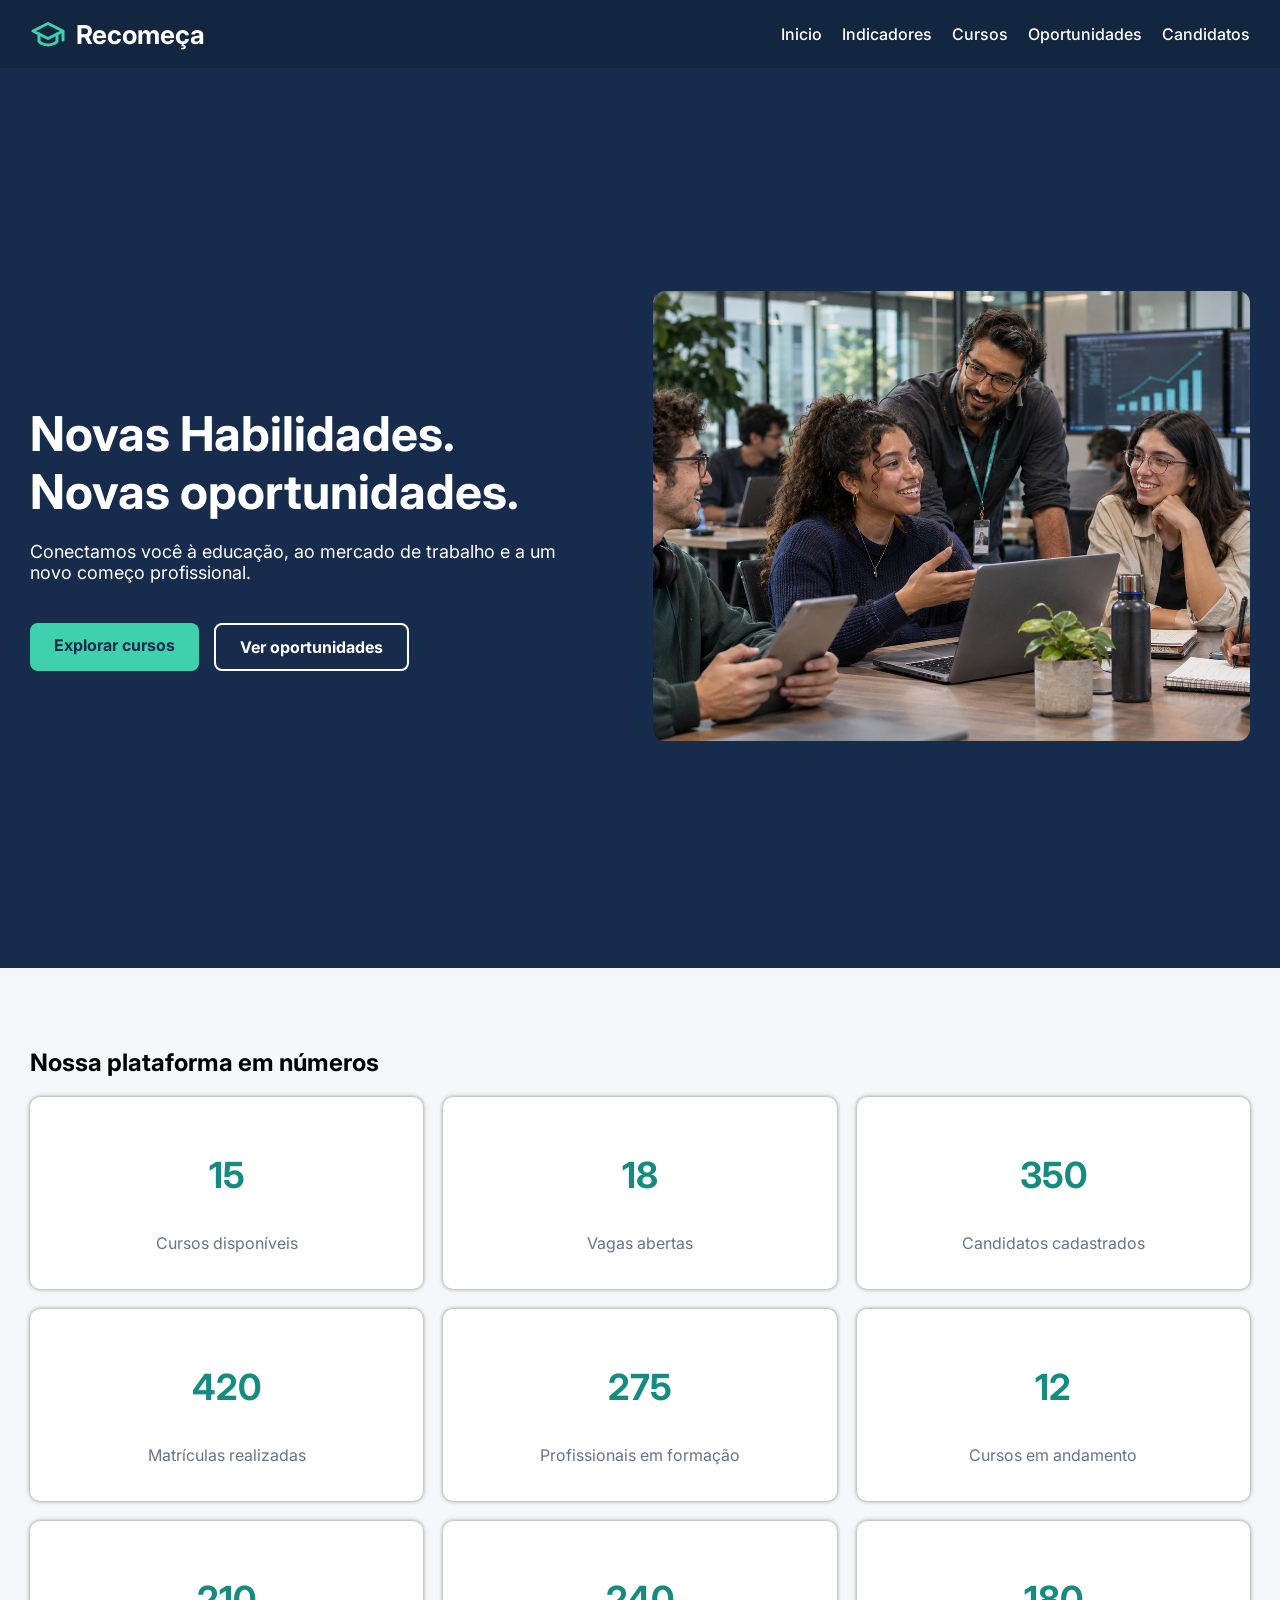
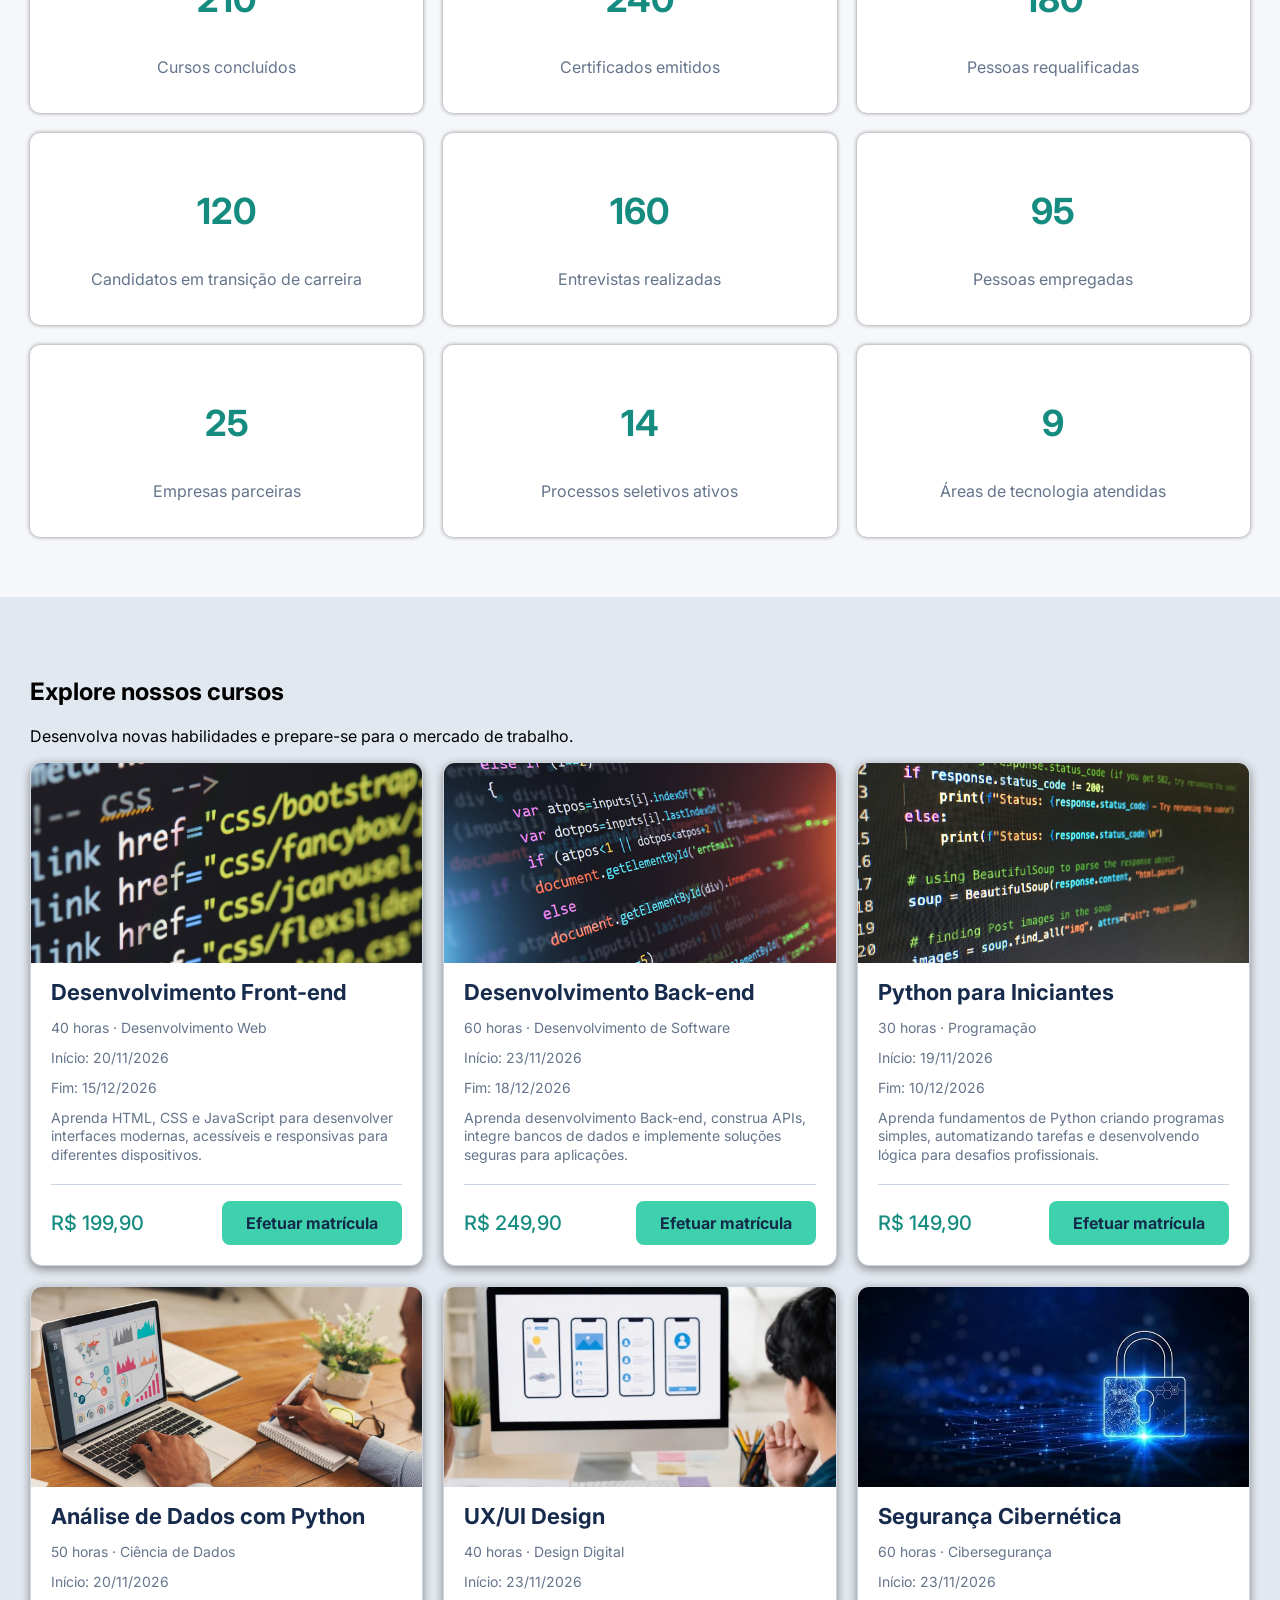
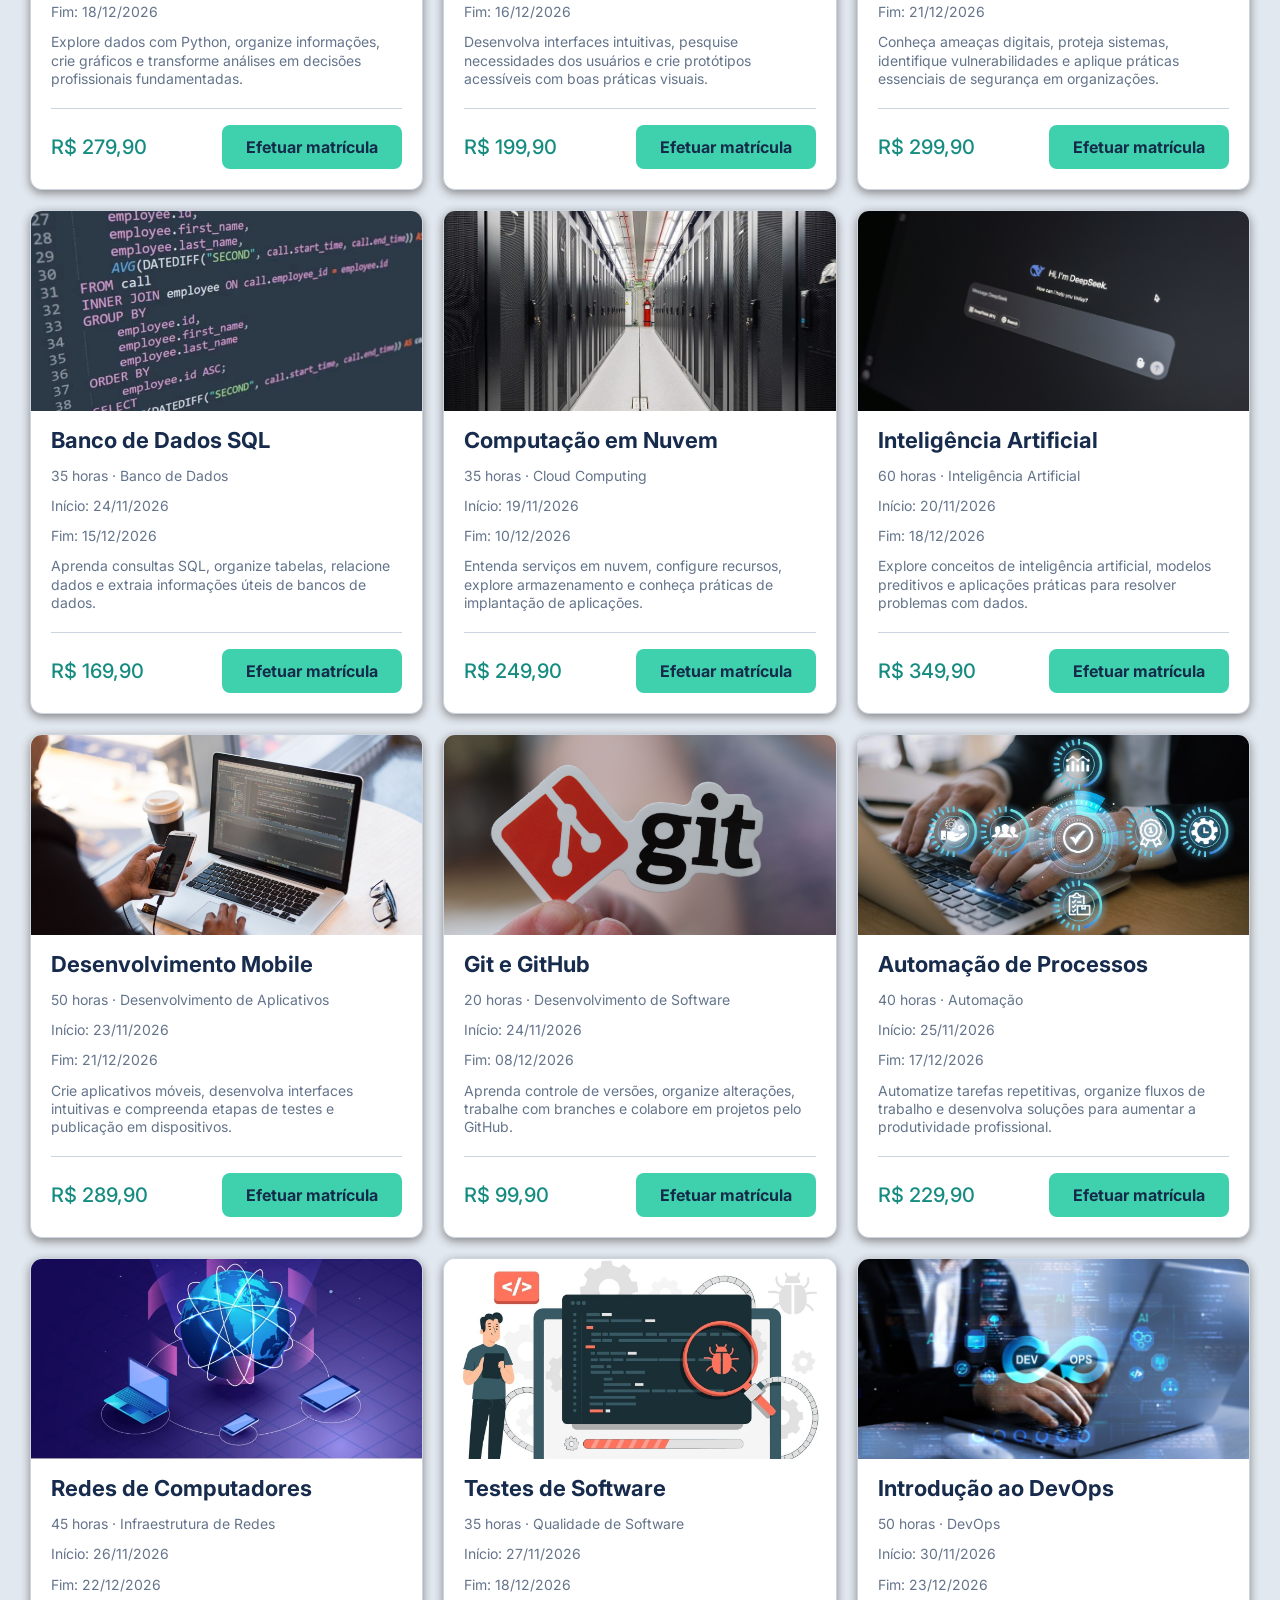
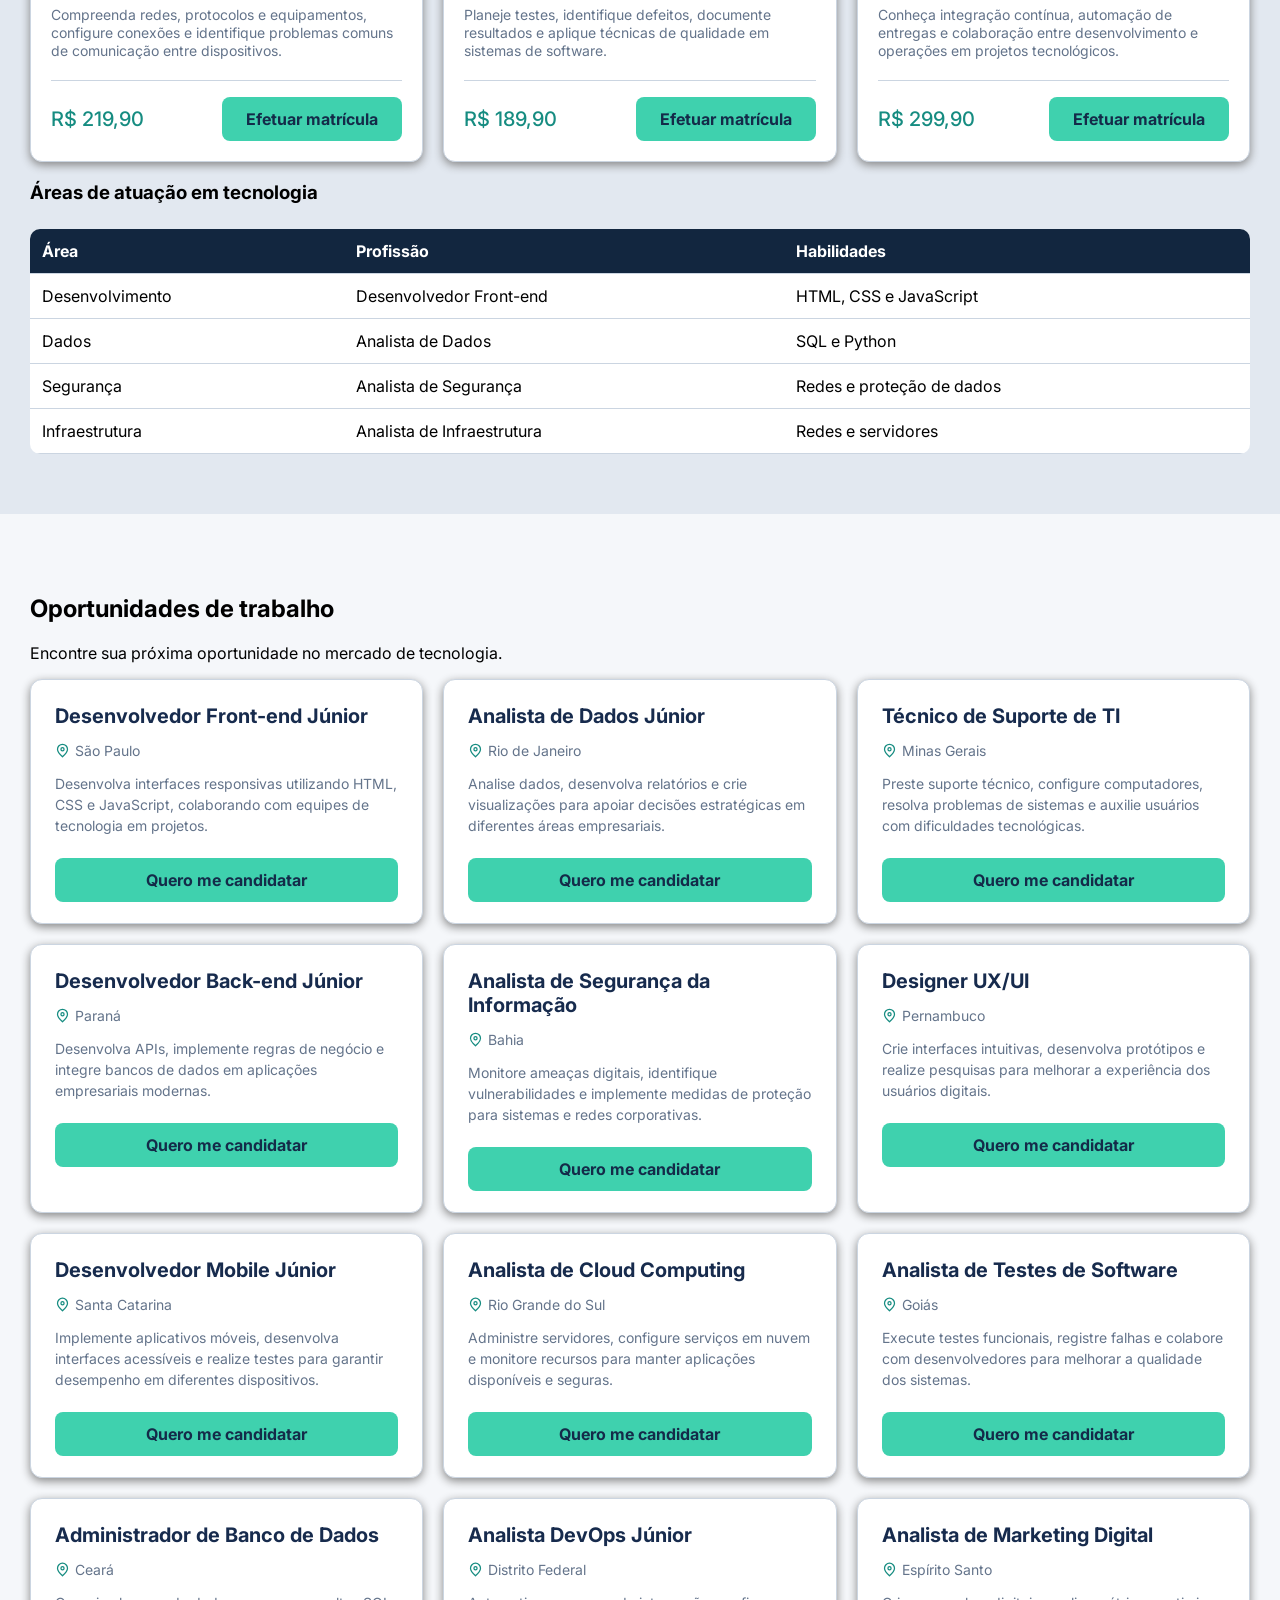
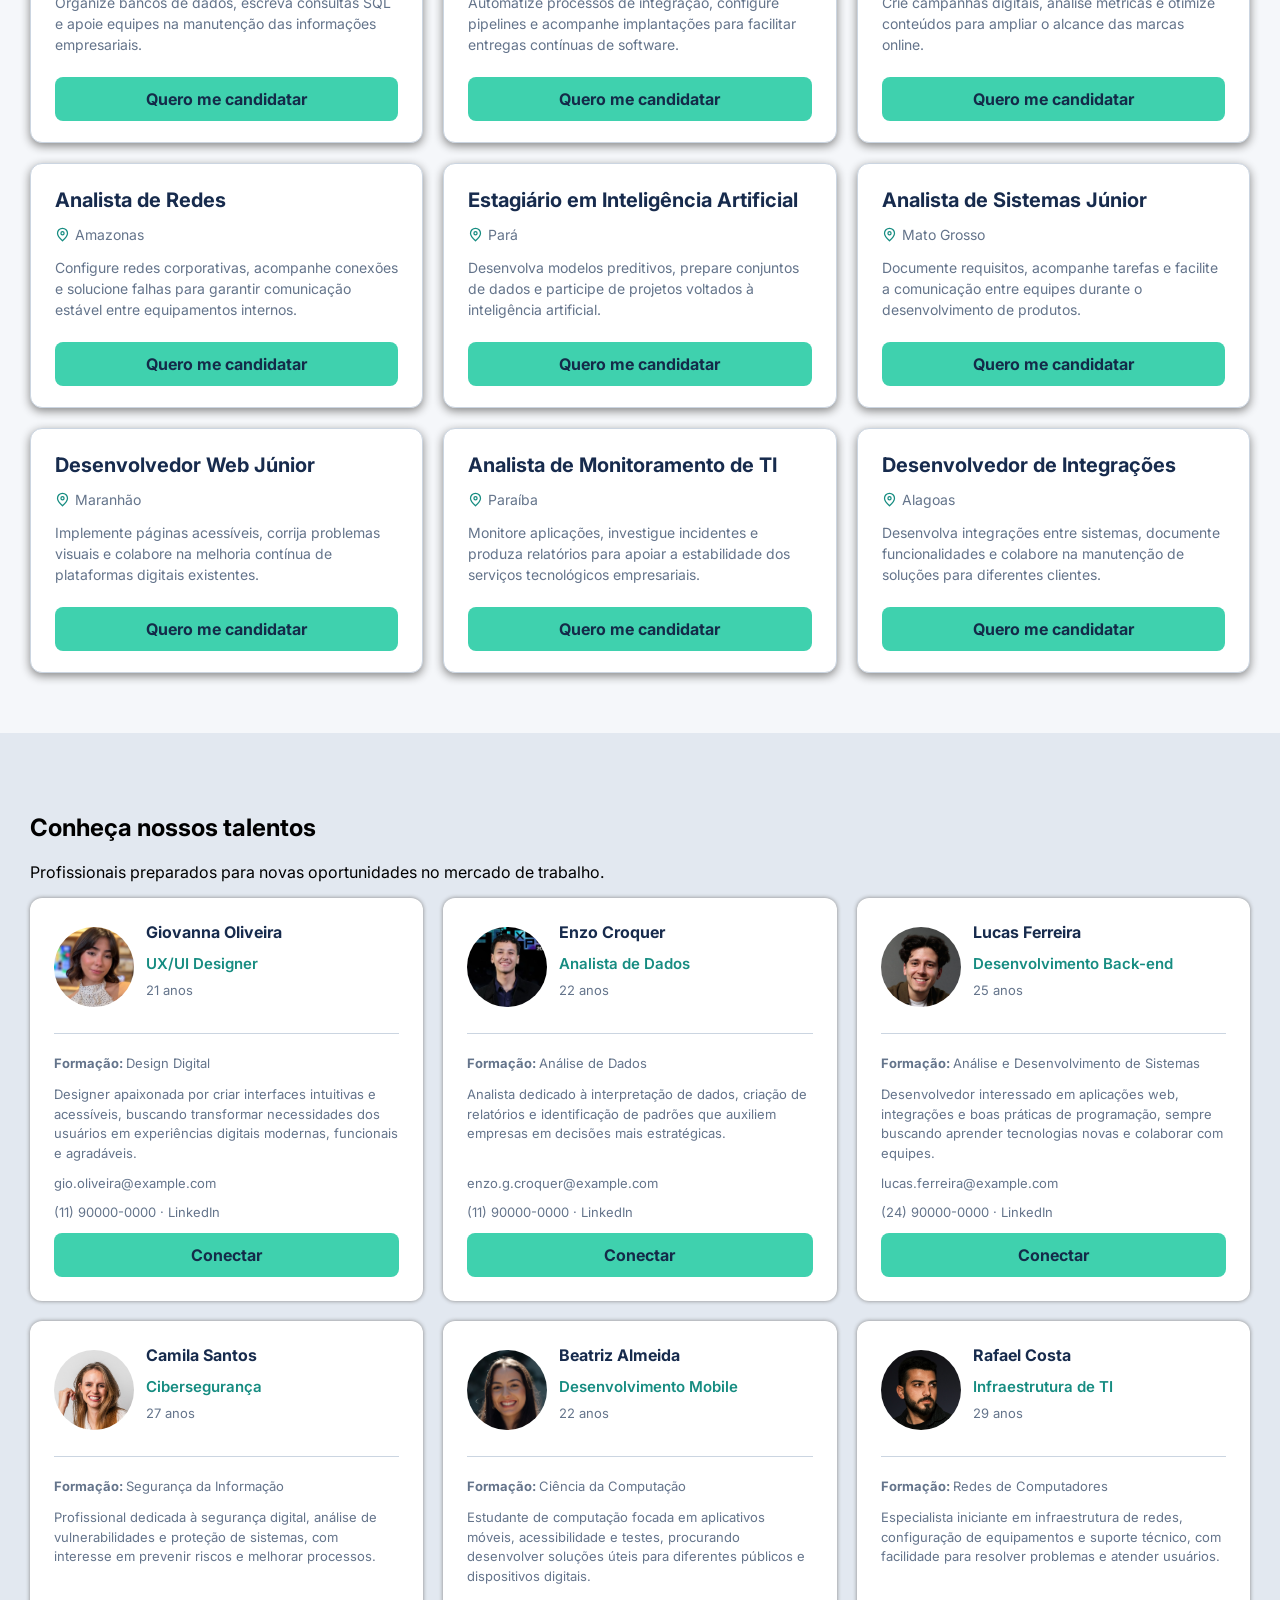
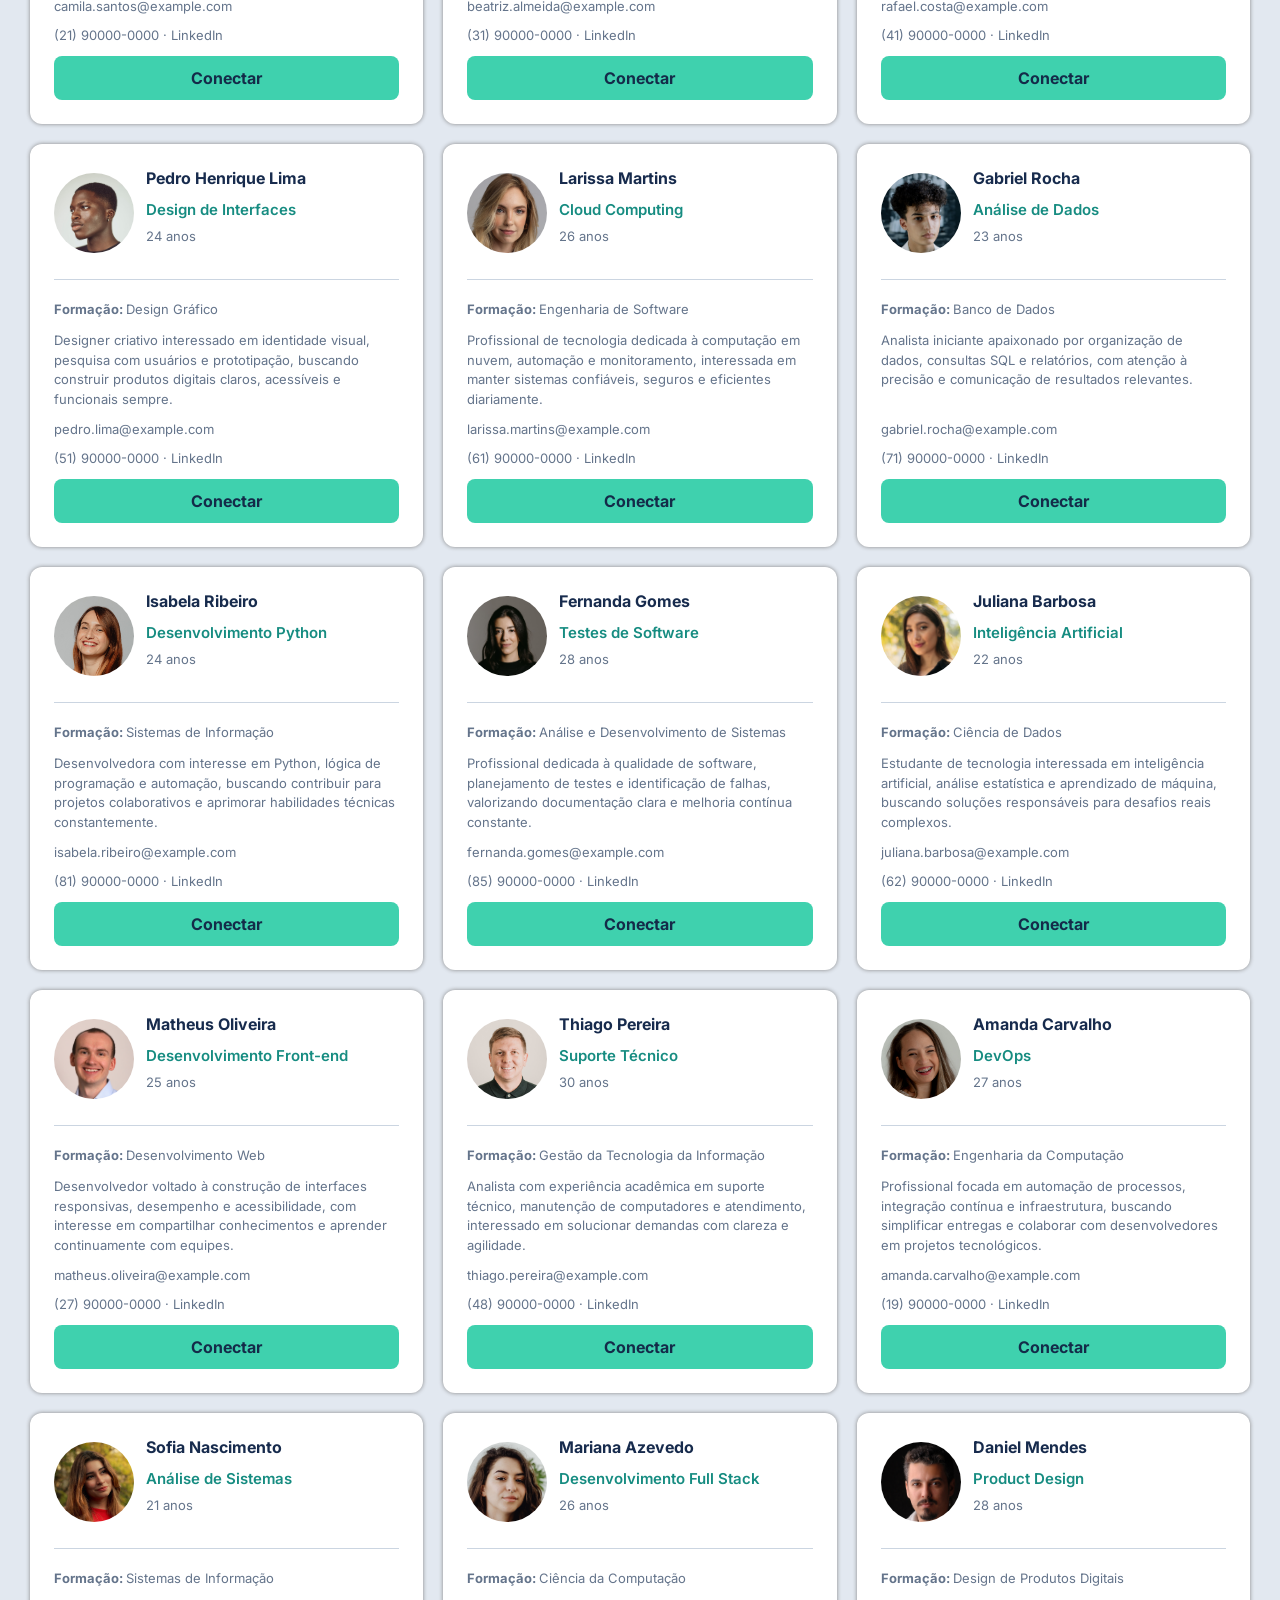
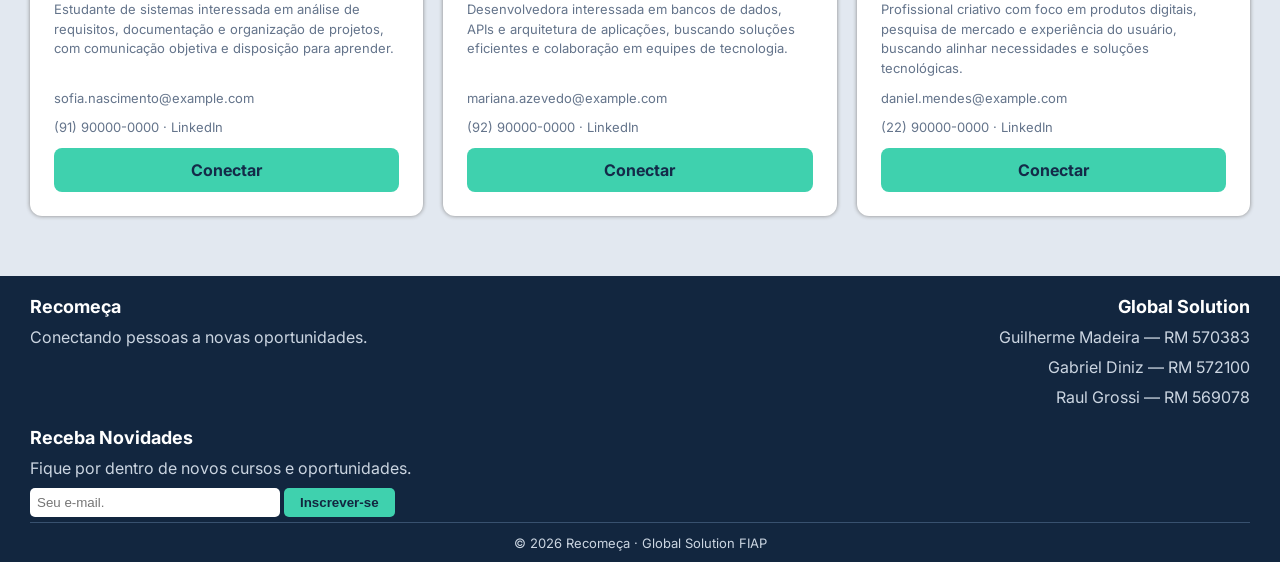
==== commit 6a1d0396: "projeto recomeca finalizado oficial" ====
--- a/index.html
+++ b/index.html
@@ -19,12 +19,11 @@
             <img src="images/recomeca.svg" alt="logo Recomeça" class="logo-icone">
             <h1>Recomeça</h1>
         </div>
-
         <nav class="menu">
             <a href="#inicio">Inicio</a>
             <a href="#indicadores">Indicadores</a>
             <a href="#cursos">Cursos</a>
-            <a href="#vagas">Vagas</a>
+            <a href="#oportunidades">Oportunidades</a>
             <a href="#candidatos">Candidatos</a>
         </nav>
     </header>
@@ -38,10 +37,9 @@
                 <p>Conectamos você à educação, ao mercado de trabalho e a um novo começo profissional.</p>
                 <div class="hero-botoes">
                     <a href="#cursos" class="botao">Explorar cursos</a>
-                    <a href="#vagas" class="botao botao-secundario">Ver oportunidades</a>
+                    <a href="#oportunidades" class="botao botao-secundario">Ver oportunidades</a>
                 </div>
             </div>
-
             <div class="hero-image">
                 <img src="images/hero.png" alt="Pessoas conversando durante estudo">
             </div>
@@ -55,22 +53,50 @@
         <section id="cursos" class="cursos">
             <h2>Explore nossos cursos</h2>
             <p>Desenvolva novas habilidades e prepare-se para o mercado de trabalho.</p>
-
             <div class="cursos-grid"></div>
+            <h3>Áreas de atuação em tecnologia</h3>
+            <table class="tabela-areas">
+                <thead>
+                    <tr>
+                        <th>Área</th>
+                        <th>Profissão</th>
+                        <th>Habilidades</th>
+                    </tr>
+                </thead>
+                <tbody>
+                    <tr>
+                        <td>Desenvolvimento</td>
+                        <td>Desenvolvedor Front-end</td>
+                        <td>HTML, CSS e JavaScript</td>
+                    </tr>
+                    <tr>
+                        <td>Dados</td>
+                        <td>Analista de Dados</td>
+                        <td>SQL e Python</td>
+                    </tr>
+                    <tr>
+                        <td>Segurança</td>
+                        <td>Analista de Segurança</td>
+                        <td>Redes e proteção de dados</td>
+                    </tr>
+                    <tr>
+                        <td>Infraestrutura</td>
+                        <td>Analista de Infraestrutura</td>
+                        <td>Redes e servidores</td>
+                    </tr>
+                </tbody>
+            </table>
         </section>
 
-        <section id="vagas" class="oportunidades">
+        <section id="oportunidades" class="oportunidades">
             <h2>Oportunidades de trabalho</h2>
             <p>Encontre sua próxima oportunidade no mercado de tecnologia.</p>
-
-            <div class="oportunidades-grid">
-            </div>
+            <div class="oportunidades-grid"></div>
         </section>
 
         <section id="candidatos" class="candidatos">
             <h2>Conheça nossos talentos</h2>
             <p>Profissionais preparados para novas oportunidades no mercado de trabalho.</p>
-
             <div class="candidatos-grid"></div>
         </section>
     </main>
@@ -81,14 +107,19 @@
                 <h2>Recomeça</h2>
                 <p>Conectando pessoas a novas oportunidades.</p>
             </div>
-
             <div class="rodape-integrantes">
                 <h3>Global Solution</h3>
-                <p>Guilherme — RM 570383</p>
-                <p>Gabriel — RM 572100</p>
-                <p>Raul — RM 569078</p>
+                <p>Guilherme Madeira — RM 570383</p>
+                <p>Gabriel Diniz — RM 572100</p>
+                <p>Raul Grossi — RM 569078</p>
             </div>
         </div>
+        <form class="newsletter">
+            <h3>Receba Novidades</h3>
+            <p>Fique por dentro de novos cursos e oportunidades.</p>
+            <input type="email" placeholder="Seu e-mail." aria-label="Seu e-mail" required>
+            <button type="button">Inscrever-se</button>
+        </form>
         <p class="rodape-final">© 2026 Recomeça · Global Solution FIAP</p>
     </footer>
 
--- a/css/styles.css
+++ b/css/styles.css
@@ -30,10 +30,7 @@
 	align-items: center;
 	gap: 10px;
 }
-.logo-icone {
-	width: 36px;
-	height: 36px;
-}
+.logo-icone { width: 36px; height: 36px; }
 .menu {
 	display: flex;
 	gap: 20px;
@@ -67,8 +64,7 @@
 	margin-bottom: 30px;
 	max-width: 550px;
 }
-.hero-image,
-.hero-texto {
+.hero-image, .hero-texto {
     flex: 1;
     min-width: 0;
 }
@@ -105,24 +101,16 @@
 	background-color: white;
 	color: #142b49;
 }
-.indicadores,
-.cursos,
-.oportunidades,
-.candidatos {
+.indicadores, .cursos, .oportunidades, .candidatos {
     padding: 60px 30px;
 }
-.cursos,
-.candidatos {
+.cursos, .candidatos {
     background-color: #e2e8f0;
 }
-.indicadores,
-.oportunidades {
+.indicadores, .oportunidades {
     background-color: #f5f7fa;
 }
-.indicadores-grid,
-.cursos-grid,
-.oportunidades-grid,
-.candidatos-grid {
+.indicadores-grid, .cursos-grid, .oportunidades-grid, .candidatos-grid {
     display: grid;
     grid-template-columns: repeat(3, 1fr);
     gap: 20px;
@@ -178,7 +166,7 @@
 	display: flex;
 	justify-content: space-between;
 	align-items: center;
-	gap: 12px;
+	gap: 12px; flex-wrap: wrap;
 	border-top: 1px solid #cbd5e1;
 	margin: auto 20px 0;
 	padding: 16px 0 20px;
@@ -214,17 +202,9 @@
 	line-height: 1.5;
 	margin: 0 0 12px;
 }
-.vaga-local {
-	display: flex;
-	align-items: center;
-	gap: 5px;
-}
-.icone-local {
-	width: 15px;
-	height: 15px;
-}
-.vaga-card .botao,
-.candidato-card .botao {
+.vaga-local { display: flex; align-items: center; gap: 5px; }
+.icone-local { width: 15px; height: 15px; }
+.vaga-card .botao, .candidato-card .botao {
     align-self: stretch;
     text-align: center;
     margin-top: 10px;
@@ -270,8 +250,7 @@
 	color: #64748b;
 	text-decoration: none;
 }
-.candidato-contato a,
-.candidato-contato a:visited {
+.candidato-contato a, .candidato-contato a:visited {
 	color: #64748b;
 	text-decoration: none;
 }
@@ -293,17 +272,13 @@
 	padding-bottom: 20px;
 	margin-bottom: 20px;
 }
-.candidato-info {
-	display: flex;
-	flex-direction: column;
-}
+.candidato-info { display: flex; flex-direction: column; }
 .rodape {
 	background-color: #12263f;
 	color: white;
 	padding: 20px 30px 1px;
 }
-.rodape h2,
-.rodape h3 {
+.rodape h2, .rodape h3 {
 	font-size: 18px;
 	margin: 0 0 10px;
 }
@@ -316,26 +291,55 @@
 	justify-content: space-between;
 	gap: 40px;
 }
-.rodape-integrantes {
-	text-align: right;
-}
+.rodape-integrantes { text-align: right; }
 .rodape-final {
 	border-top: 1px solid #38516f;
 	padding-top: 12px;
 	text-align: center;
 	font-size: 13px;
 }
+.newsletter { margin: 10px 0 5px; }
+.newsletter input {
+    padding: 7px;
+    width: 250px;
+    border: none;
+    border-radius: 5px;
+}
+.newsletter button {
+    padding: 7px 16px;
+    background-color: #3fd1ae;
+    color: #12263f;
+    border: none;
+    border-radius: 5px;
+    cursor: pointer;
+    font-weight: 600;
+}
+.tabela-areas {
+    width: 100%;
+    border-collapse: separate;
+	border-spacing: 0;
+    margin-top: 25px;
+    background-color: white;
+	border-radius: 10px;
+	overflow: hidden;
+}
+.tabela-areas th, .tabela-areas td {
+    padding: 12px;
+    text-align: left;
+    border-bottom: 1px solid #cbd5e1;
+}
+.tabela-areas th {
+    background-color: #12263f;
+    color: white;
+}
 @media (max-width: 900px) {
-	.cursos-grid,
-	.oportunidades-grid,
-	.candidatos-grid {
+	.cursos-grid, .oportunidades-grid, .candidatos-grid {
 		grid-template-columns: repeat(2, 1fr);
 	}
 	.hero {
     	flex-direction: column;
 	}
-	.hero-image,
-	.hero-texto {
+	.hero-image, .hero-texto {
     	flex: none;
     	width: 100%;
 	}
@@ -343,7 +347,7 @@
     	height: auto;
 	}
 }
-@media (max-width: 600px) {
+@media (max-width: 700px) {
 	.cabecalho {
 		flex-direction: column;
 		gap: 15px;
@@ -367,7 +371,7 @@
 		font-size: 16px;
 	}
 	.hero-botoes {
-    gap: 10px;
+    	gap: 10px;
 	}
 	.hero-botoes .botao {
     	margin-top: 0;
@@ -382,9 +386,7 @@
 	.curso-card .botao {
 		text-align: center;
 	}
-	.cursos-grid,
-	.oportunidades-grid,
-	.candidatos-grid {
+	.cursos-grid, .oportunidades-grid, .candidatos-grid {
 		grid-template-columns: repeat(1, 1fr);
 	}
 	.rodape-conteudo {
@@ -394,4 +396,5 @@
 	.rodape-integrantes {
 		text-align: left;
 	}
+	.tabela-areas th, .tabela-areas td { padding: 8px 5px; font-size: 12px; }
 }
